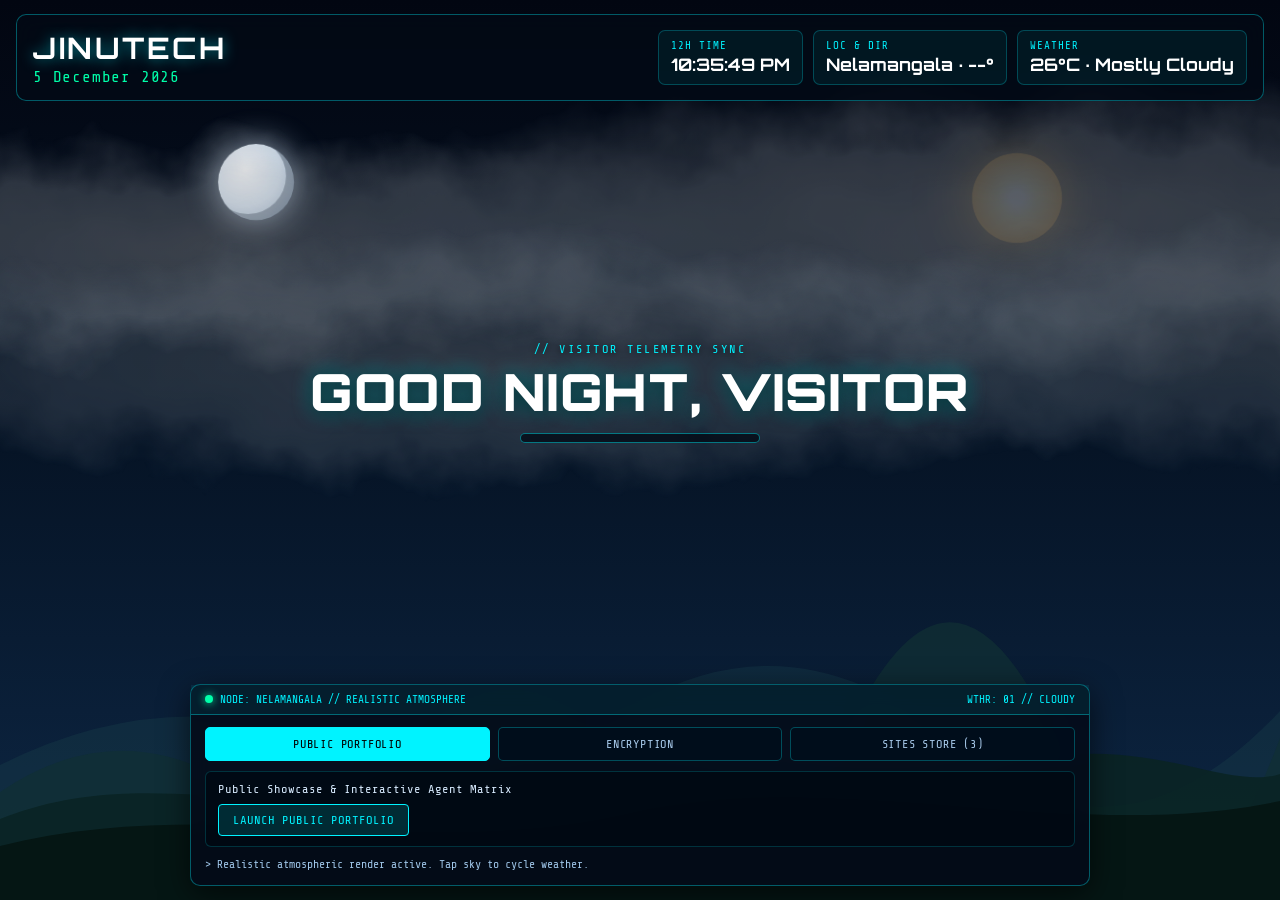
==== index.html @ fdea7bff "Update index.html" ====
<!DOCTYPE html>
<html lang="en">
<head>
    <meta charset="UTF-8">
    <meta name="viewport" content="width=device-width, initial-scale=1.0">
    <title>JINUTECH | Dynamic Cyber-Physical Engine v2.3</title>
    <link href="https://fonts.googleapis.com/css2?family=Orbitron:wght@600;800;900&family=Share+Tech+Mono&display=swap" rel="stylesheet">
    <style>
        :root {
            --neon-cyan: #00f3ff;
            --neon-green: #00ffaa;
            --neon-red: #ff0044;
            --panel-bg: rgba(4, 11, 24, 0.88);
            --border-glow: rgba(0, 243, 255, 0.35);
            --font-hud: 'Share Tech Mono', monospace;
            --font-title: 'Orbitron', sans-serif;
        }

        * {
            margin: 0;
            padding: 0;
            box-sizing: border-box;
            user-select: none;
        }

        body, html {
            width: 100%;
            height: 100vh;
            height: 100dvh;
            overflow: hidden;
            background-color: #02050b;
            font-family: var(--font-hud);
            color: #d8ecff;
        }

        /* --- PROCEDURAL HIGH-FIDELITY ATMOSPHERE --- */
        .sky-viewport {
            position: fixed;
            inset: 0;
            z-index: 1;
            background: linear-gradient(180deg, #104882 0%, #2f7ec9 45%, #76b5eb 85%, #b4d8f7 100%);
            transition: background 1.5s ease;
        }

        body.sky-evening .sky-viewport {
            background: linear-gradient(180deg, #161033 0%, #4a214d 38%, #a04351 70%, #f08953 100%);
        }

        body.sky-night .sky-viewport {
            background: linear-gradient(180deg, #020611 0%, #061426 50%, #0d2745 100%);
        }

        body.weather-rain .sky-viewport {
            filter: brightness(0.68) saturate(0.65);
        }

        /* Celestial Bodies (Solar & Lunar) */
        .celestial-sun, .celestial-moon {
            position: fixed;
            border-radius: 50%;
            z-index: 2;
            pointer-events: none;
            will-change: transform;
        }

        .celestial-sun {
            width: 90px;
            height: 90px;
            top: 17%;
            right: 17%;
            background: radial-gradient(circle, #ffffff 10%, #fff1a8 30%, #ffaa22 75%, rgba(255,160,0,0) 100%);
            box-shadow: 0 0 45px rgba(255, 175, 40, 0.8), 0 0 95px rgba(255, 150, 0, 0.4);
            animation: sunPulse 6s ease-in-out infinite alternate;
        }

        .celestial-moon {
            width: 76px;
            height: 76px;
            top: 16%;
            left: 17%;
            background: radial-gradient(circle at 35% 35%, #ffffff 0%, #d8e5f2 50%, #90a8c0 100%);
            box-shadow: 0 0 35px rgba(215, 235, 255, 0.7), inset -8px -6px 0 rgba(15, 30, 50, 0.35);
            opacity: 0;
            animation: sunPulse 7s ease-in-out infinite alternate;
        }

        body.sky-night .celestial-sun, body.sky-evening .celestial-sun { opacity: 0.2; }
        body.sky-night .celestial-moon, body.sky-evening .celestial-moon { opacity: 0.95; }

        @keyframes sunPulse {
            0% { transform: scale(1) translate3d(0, 0, 0); }
            100% { transform: scale(1.04) translate3d(8px, -6px, 0); }
        }

        /* --- REALISTIC PROCEDURAL CLOUD SCENE (SVG Fractal Filter) --- */
        .cloud-stage {
            position: fixed;
            inset: 0;
            z-index: 3;
            pointer-events: none;
            overflow: hidden;
        }

        .cloud-mass {
            position: absolute;
            width: 220vw;
            height: 48vh;
            top: 6%;
            left: -30vw;
            filter: url(#realistic-clouds) blur(1px);
            opacity: 0.82;
            will-change: transform;
            animation: cloudDriftSlow 75s linear infinite;
        }

        .cloud-mass.layer-foreground {
            top: 14%;
            opacity: 0.65;
            animation: cloudDriftFast 45s linear infinite;
            filter: url(#realistic-clouds) blur(2px);
        }

        body.sky-evening .cloud-mass {
            mix-blend-mode: overlay;
            opacity: 0.9;
        }

        body.sky-night .cloud-mass {
            opacity: 0.35;
            filter: url(#realistic-clouds) brightness(0.4);
        }

        body.weather-rain .cloud-mass {
            opacity: 0.95;
            filter: url(#realistic-clouds) brightness(0.5);
        }

        @keyframes cloudDriftSlow {
            0% { transform: translate3d(0, 0, 0); }
            100% { transform: translate3d(-40vw, 0, 0); }
        }

        @keyframes cloudDriftFast {
            0% { transform: translate3d(-30vw, 0, 0); }
            100% { transform: translate3d(15vw, 0, 0); }
        }

        /* Realistic Rain Streaks */
        .rain-matrix {
            position: fixed;
            inset: 0;
            z-index: 4;
            pointer-events: none;
            opacity: 0;
            transition: opacity 0.5s ease;
            background-image: repeating-linear-gradient(
                105deg,
                rgba(175, 230, 255, 0.35) 0px,
                rgba(175, 230, 255, 0.35) 1.5px,
                transparent 1.5px,
                transparent 22px
            );
            animation: rainPour 0.4s linear infinite;
        }

        body.weather-rain .rain-matrix { opacity: 1; }

        @keyframes rainPour {
            0% { transform: translate3d(0, -22px, 0); }
            100% { transform: translate3d(-8px, 22px, 0); }
        }

        /* --- DEEP REALISTIC LAYERED MOUNTAINS (4 PARALLAX RIDGES) --- */
        .mountain-range {
            position: fixed;
            left: 0;
            right: 0;
            bottom: 0;
            width: 100%;
            height: 38vh;
            z-index: 5;
            pointer-events: none;
            display: block;
        }

        /* --- HUD UI PLATFORM --- */
        .hud-layout {
            position: relative;
            width: 100%;
            height: 100%;
            display: flex;
            flex-direction: column;
            justify-content: space-between;
            padding: 14px 16px;
            z-index: 20;
            gap: 10px;
        }

        .hud-header {
            display: flex;
            flex-wrap: wrap;
            justify-content: space-between;
            align-items: center;
            gap: 12px;
            padding: 14px 16px;
            background: rgba(3, 10, 22, 0.85);
            border: 1px solid var(--border-glow);
            border-radius: 10px;
            backdrop-filter: blur(10px);
            -webkit-backdrop-filter: blur(10px);
        }

        .brand-node h1 {
            font-family: var(--font-title);
            font-size: clamp(1.3rem, 4vw, 1.85rem);
            letter-spacing: 2.5px;
            color: #ffffff;
            text-shadow: 0 0 14px rgba(0, 243, 255, 0.55);
        }

        .brand-node span {
            display: block;
            color: var(--neon-green);
            font-size: clamp(0.85rem, 2.3vw, 1rem);
            letter-spacing: 0.8px;
            margin-top: 2px;
        }

        .telemetry-cluster {
            display: flex;
            flex-wrap: wrap;
            gap: 10px;
            flex: 1;
            justify-content: flex-end;
        }

        .telemetry-item {
            background: rgba(0, 243, 255, 0.06);
            border: 1px solid rgba(0, 243, 255, 0.24);
            padding: 8px 12px;
            border-radius: 7px;
            min-width: 130px;
        }

        .telemetry-item span {
            display: block;
            font-size: 0.68rem;
            color: var(--neon-cyan);
            letter-spacing: 1px;
        }

        .telemetry-item b {
            display: block;
            color: #ffffff;
            font-size: clamp(0.9rem, 2.4vw, 1.08rem);
            font-family: var(--font-title);
            margin-top: 2px;
        }

        /* Center Greeting + Sweep Animation Bar */
        .center-announcer {
            text-align: center;
            padding: 4px 10px;
            pointer-events: none;
        }

        .greeting-sub {
            font-size: 0.75rem;
            letter-spacing: 2.5px;
            color: var(--neon-cyan);
            margin-bottom: 6px;
            text-transform: uppercase;
            text-shadow: 0 1px 6px rgba(0, 0, 0, 0.8);
        }

        .greeting-main {
            font-family: var(--font-title);
            font-size: clamp(1.6rem, 5.2vw, 3.2rem);
            font-weight: 900;
            color: #ffffff;
            text-shadow: 0 2px 18px rgba(0, 0, 0, 0.85), 0 0 20px rgba(0, 243, 255, 0.65);
            letter-spacing: 1.5px;
            line-height: 1.15;
        }

        .vis-anim-wrap {
            width: min(240px, 65vw);
            height: 10px;
            margin: 12px auto 0;
            border-radius: 999px;
            background: rgba(2, 10, 20, 0.75);
            border: 1px solid rgba(0, 243, 255, 0.45);
            overflow: hidden;
            position: relative;
        }

        .vis-anim-sweep {
            position: absolute;
            top: 0;
            left: -35%;
            width: 35%;
            height: 100%;
            background: linear-gradient(90deg, transparent, var(--neon-cyan), var(--neon-green), transparent);
            animation: sweepBar 2.1s ease-in-out infinite;
            will-change: transform;
        }

        @keyframes sweepBar {
            0% { transform: translateX(0); }
            100% { transform: translateX(385%); }
        }

        /* Command Deck */
        .command-deck {
            width: min(96vw, 900px);
            margin: 0 auto;
            background: var(--panel-bg);
            border: 1px solid var(--border-glow);
            border-radius: 10px;
            backdrop-filter: blur(10px);
            -webkit-backdrop-filter: blur(10px);
            box-shadow: 0 8px 30px rgba(0, 0, 0, 0.6);
        }

        .deck-bar {
            display: flex;
            flex-wrap: wrap;
            justify-content: space-between;
            align-items: center;
            gap: 8px;
            padding: 8px 14px;
            background: rgba(0, 243, 255, 0.08);
            border-bottom: 1px solid var(--border-glow);
            font-size: 0.7rem;
            color: var(--neon-cyan);
        }

        .deck-status {
            display: flex;
            align-items: center;
            gap: 7px;
        }

        .status-dot {
            width: 8px;
            height: 8px;
            border-radius: 50%;
            background: var(--neon-green);
            box-shadow: 0 0 8px var(--neon-green);
        }

        .deck-body {
            padding: 12px 14px;
            display: flex;
            flex-direction: column;
            gap: 10px;
        }

        .mode-switch-row {
            display: grid;
            grid-template-columns: repeat(3, 1fr);
            gap: 8px;
        }

        .mode-tab {
            background: rgba(0, 14, 28, 0.8);
            border: 1px solid rgba(0, 243, 255, 0.28);
            color: #a6c9ea;
            padding: 9px 8px;
            font-family: var(--font-hud);
            font-size: 0.75rem;
            letter-spacing: 0.8px;
            cursor: pointer;
            border-radius: 5px;
            transition: background 0.2s, color 0.2s;
        }

        .mode-tab.active, .mode-tab:hover {
            background: var(--neon-cyan);
            color: #000;
            border-color: var(--neon-cyan);
        }

        .mode-panel {
            display: none;
            background: rgba(0, 8, 18, 0.75);
            border: 1px solid rgba(0, 243, 255, 0.18);
            border-radius: 6px;
            padding: 10px 12px;
        }

        .mode-panel.active { display: block; }

        .store-grid {
            display: grid;
            grid-template-columns: repeat(auto-fit, minmax(150px, 1fr));
            gap: 8px;
            margin-top: 8px;
        }

        .store-item-btn {
            background: rgba(0, 243, 255, 0.08);
            border: 1px solid rgba(0, 243, 255, 0.32);
            color: #fff;
            padding: 8px 10px;
            border-radius: 5px;
            font-family: var(--font-hud);
            font-size: 0.74rem;
            cursor: pointer;
            text-align: left;
        }

        .store-item-btn small {
            display: block;
            color: var(--neon-cyan);
            font-size: 0.64rem;
            margin-top: 2px;
        }

        .deck-btn {
            background: rgba(0, 243, 255, 0.14);
            border: 1px solid var(--neon-cyan);
            color: var(--neon-cyan);
            padding: 8px 14px;
            font-family: var(--font-hud);
            font-size: 0.76rem;
            cursor: pointer;
            border-radius: 4px;
            margin-top: 8px;
        }

        .deck-btn:hover {
            background: var(--neon-cyan);
            color: #000;
        }

        .deck-feed {
            max-height: 44px;
            font-size: 0.72rem;
            line-height: 1.4;
            color: #9ec5e8;
            overflow-y: auto;
        }

        /* Auth Gate Modal */
        #auth-modal {
            position: fixed;
            inset: 0;
            background: rgba(0, 5, 12, 0.88);
            display: none;
            justify-content: center;
            align-items: center;
            z-index: 100;
            padding: 16px;
        }

        .auth-card {
            width: min(92vw, 370px);
            background: var(--panel-bg);
            border: 1px solid var(--neon-cyan);
            border-radius: 8px;
            padding: 20px;
            text-align: center;
        }

        .auth-card input {
            width: 100%;
            background: rgba(0, 0, 0, 0.65);
            border: 1px solid var(--border-glow);
            padding: 10px;
            text-align: center;
            font-family: var(--font-hud);
            font-size: 1rem;
            color: var(--neon-cyan);
            margin: 12px 0;
            letter-spacing: 3px;
            outline: none;
            border-radius: 4px;
        }
    </style>
</head>
<body class="sky-day weather-cloudy">

    <!-- Atmospheric Sky Layer -->
    <div class="sky-viewport" id="sky-viewport"></div>
    <div class="celestial-sun"></div>
    <div class="celestial-moon"></div>

    <!-- GPU-Accelerated Fractal Cloud Stage -->
    <div class="cloud-stage">
        <!-- SVG Filter Definition: Pre-baked turbulence rendered directly by GPU compositor -->
        <svg style="position: absolute; width: 0; height: 0;">
            <filter id="realistic-clouds" x="0%" y="0%" width="100%" height="100%">
                <feTurbulence type="fractalNoise" baseFrequency="0.012" numOctaves="4" seed="42" result="noise" />
                <feDisplacementMap in="SourceGraphic" in2="noise" scale="65" xChannelSelector="R" yChannelSelector="G" />
            </filter>
        </svg>

        <!-- Dynamic Cloud Masses with soft radial gradients deformed by the fractal filter -->
        <svg class="cloud-mass" viewBox="0 0 1200 400" preserveAspectRatio="none">
            <defs>
                <radialGradient id="cloudGrad1" cx="50%" cy="50%" r="50%">
                    <stop offset="0%" stop-color="#ffffff" stop-opacity="0.95"/>
                    <stop offset="55%" stop-color="#eaf3fc" stop-opacity="0.8"/>
                    <stop offset="100%" stop-color="#cfdfee" stop-opacity="0"/>
                </radialGradient>
            </defs>
            <ellipse cx="250" cy="180" rx="240" ry="110" fill="url(#cloudGrad1)"/>
            <ellipse cx="600" cy="160" rx="320" ry="140" fill="url(#cloudGrad1)"/>
            <ellipse cx="980" cy="190" rx="260" ry="120" fill="url(#cloudGrad1)"/>
        </svg>

        <svg class="cloud-mass layer-foreground" viewBox="0 0 1200 400" preserveAspectRatio="none">
            <defs>
                <radialGradient id="cloudGrad2" cx="50%" cy="50%" r="50%">
                    <stop offset="0%" stop-color="#ffffff" stop-opacity="0.75"/>
                    <stop offset="65%" stop-color="#dfeefa" stop-opacity="0.55"/>
                    <stop offset="100%" stop-color="#bed6ec" stop-opacity="0"/>
                </radialGradient>
            </defs>
            <ellipse cx="380" cy="220" rx="310" ry="120" fill="url(#cloudGrad2)"/>
            <ellipse cx="820" cy="200" rx="340" ry="130" fill="url(#cloudGrad2)"/>
        </svg>
    </div>

    <!-- Rain Matrix -->
    <div class="rain-matrix"></div>

    <!-- 4-Layer High-Fidelity Ridge Mountains -->
    <svg class="mountain-range" viewBox="0 0 1440 380" preserveAspectRatio="none">
        <!-- Far Distance Silhouette -->
        <path d="M0,230 Q180,140 360,200 T720,160 T1080,210 T1440,170 L1440,380 L0,380 Z" 
              fill="#183a48" opacity="0.45" />
        
        <!-- Mid-Distance Ridge with Jagged Terrain Peaks -->
        <path d="M0,260 Q120,180 240,240 T480,190 T720,250 T960,180 T1200,230 T1440,200 L1440,380 L0,380 Z" 
              fill="#102f35" opacity="0.75" />
        
        <!-- Fore-Middle Dramatic Hills -->
        <path d="M0,290 C180,220 320,310 520,240 C720,180 920,290 1140,230 C1280,190 1380,260 1440,240 L1440,380 L0,380 Z" 
              fill="#0b2424" opacity="0.9" />
        
        <!-- Crisp Foreground Mountain Base with Ambient Shadow -->
        <path d="M0,320 C240,260 480,340 720,280 C960,230 1200,320 1440,270 L1440,380 L0,380 Z" 
              fill="#051614" />
    </svg>

    <!-- Main Live HUD Display -->
    <div class="hud-layout">
        <header class="hud-header">
            <div class="brand-node">
                <h1>JINUTECH</h1>
                <span id="date-full-display">19 November 2026</span>
            </div>

            <div class="telemetry-cluster">
                <div class="telemetry-item">
                    <span>12H TIME</span>
                    <b id="time-12h-display">11:37:00 AM</b>
                </div>
                <div class="telemetry-item">
                    <span>LOC &amp; DIR</span>
                    <b id="loc-dir-display">Nelamangala · --°</b>
                </div>
                <div class="telemetry-item">
                    <span>WEATHER</span>
                    <b id="weather-display">26°C · Mostly Cloudy</b>
                </div>
            </div>
        </header>

        <div class="center-announcer">
            <div class="greeting-sub">// VISITOR TELEMETRY SYNC</div>
            <h2 class="greeting-main" id="greeting-main">GOOD MORNING, VISITOR</h2>
            <div class="vis-anim-wrap" aria-hidden="true">
                <div class="vis-anim-sweep"></div>
            </div>
        </div>

        <footer class="command-deck">
            <div class="deck-bar">
                <div class="deck-status">
                    <div class="status-dot"></div>
                    <span id="status-bar-text">NODE: NELAMANGALA // REALISTIC ATMOSPHERE</span>
                </div>
                <span id="weather-code">WTHR: 01 // CLOUDY</span>
            </div>

            <div class="deck-body">
                <div class="mode-switch-row">
                    <button class="mode-tab active" id="tab-portfolio" onclick="switchMode('portfolio', this)">PUBLIC PORTFOLIO</button>
                    <button class="mode-tab" id="tab-encryption" onclick="switchMode('encryption', this)">ENCRYPTION</button>
                    <button class="mode-tab" id="tab-store" onclick="switchMode('store', this)">SITES STORE (3)</button>
                </div>

                <div class="mode-panel active" id="panel-portfolio">
                    <div style="font-size: 0.76rem;">Public Showcase &amp; Interactive Agent Matrix</div>
                    <button class="deck-btn" onclick="openPortfolio()">LAUNCH PUBLIC PORTFOLIO</button>
                </div>

                <div class="mode-panel" id="panel-encryption">
                    <div style="font-size: 0.76rem;">Private Encrypted Hub (Firebase Auth Gate)</div>
                    <button class="deck-btn" onclick="openAuth()">UNLOCK ENCRYPTED HUB</button>
                </div>

                <div class="mode-panel" id="panel-store">
                    <div style="font-size: 0.76rem; color: var(--neon-cyan);">Select one of 3 Sites Store destinations:</div>
                    <div class="store-grid">
                        <button class="store-item-btn" onclick="launchStoreSite('portfolio.html', 'Site 01: Portfolio')">
                            01 · PORTFOLIO SITE
                            <small>Public showcase &amp; builds</small>
                        </button>
                        <button class="store-item-btn" onclick="launchStoreSite('https://jayakumar-2004.github.io/Sentinel-Web-Command/', 'Site 02: Raksha-Suraksha')">
                            02 · RAKSHA-SURAKSHA WEB
                            <small>Security command terminal</small>
                        </button>
                        <button class="store-item-btn" onclick="openAuth()">
                            03 · ENCRYPTED CONTROL SITE
                            <small>Protected operator hub</small>
                        </button>
                    </div>
                </div>

                <div class="deck-feed" id="deck-feed">
                    <div>&gt; Realistic atmospheric render active. Tap sky to cycle weather.</div>
                </div>
            </div>
        </footer>
    </div>

    <!-- Encrypted Gate Modal -->
    <div id="auth-modal">
        <div class="auth-card">
            <h3>ENCRYPTED HUB LOCK</h3>
            <p style="font-size: 0.74rem; color: #9ec5e8;">ENTER MASTER PASSPHRASE</p>
            <input type="password" id="gate-pass" placeholder="••••••••" maxlength="32">
            <div style="display: flex; gap: 10px;">
                <button class="deck-btn" style="flex: 1; margin-top: 0;" onclick="closeAuth()">CANCEL</button>
                <button class="deck-btn" style="flex: 1; margin-top: 0; border-color: var(--neon-green); color: var(--neon-green);" onclick="validatePass()">UNLOCK</button>
            </div>
            <div id="auth-error" style="color: var(--neon-red); font-size: 0.74rem; margin-top: 10px; display: none;">[ ACCESS DENIED ]</div>
        </div>
    </div>

    <script>
        let weatherState = 1; // 0: Clear, 1: Cloudy, 2: Rain
        let currentHeading = null;
        let currentLocLabel = "Nelamangala";

        function applySkyAndWeatherClasses() {
            const h = new Date().getHours();
            document.body.classList.remove("sky-day", "sky-evening", "sky-night", "weather-clear", "weather-cloudy", "weather-rain");

            if (h >= 5 && h < 17) {
                document.body.classList.add("sky-day");
            } else if (h >= 17 && h < 20) {
                document.body.classList.add("sky-evening");
            } else {
                document.body.classList.add("sky-night");
            }

            if (weatherState === 0) document.body.classList.add("weather-clear");
            else if (weatherState === 1) document.body.classList.add("weather-cloudy");
            else document.body.classList.add("weather-rain");
        }

        function headingToCardinal(deg) {
            if (typeof deg !== "number" || Number.isNaN(deg)) return "--°";
            const dirs = ["N", "NE", "E", "SE", "S", "SW", "W", "NW"];
            const idx = Math.round(((deg % 360) + 360) % 360 / 45) % 8;
            return `${Math.round(deg)}° ${dirs[idx]}`;
        }

        function updateLocDirText() {
            document.getElementById("loc-dir-display").innerText = `${currentLocLabel} · ${headingToCardinal(currentHeading)}`;
        }

        function updateClockAndGreeting() {
            const now = new Date();
            const h = now.getHours();

            document.getElementById("date-full-display").innerText = now.toLocaleDateString("en-GB", {
                day: "numeric",
                month: "long",
                year: "numeric"
            });

            document.getElementById("time-12h-display").innerText = now.toLocaleTimeString("en-US", {
                hour: "2-digit",
                minute: "2-digit",
                second: "2-digit",
                hour12: true
            });

            let greet = "GOOD MORNING, VISITOR";
            if (h >= 12 && h < 17) greet = "GOOD AFTERNOON, VISITOR";
            else if (h >= 17 && h < 21) greet = "GOOD EVENING, VISITOR";
            else if (h >= 21 || h < 5) greet = "GOOD NIGHT, VISITOR";

            document.getElementById("greeting-main").innerText = greet;
            applySkyAndWeatherClasses();
            updateLocDirText();
        }

        updateClockAndGreeting();
        setInterval(updateClockAndGreeting, 1000);

        const feed = document.getElementById("deck-feed");
        function addLog(msg) {
            const row = document.createElement("div");
            row.innerHTML = `&gt; ${msg}`;
            feed.appendChild(row);
            if (feed.children.length > 3) feed.removeChild(feed.firstChild);
            feed.scrollTop = feed.scrollHeight;
        }

        window.addEventListener("deviceorientationabsolute", (e) => {
            if (typeof e.alpha === "number") {
                currentHeading = (360 - e.alpha) % 360;
                updateLocDirText();
            }
        }, true);

        window.addEventListener("deviceorientation", (e) => {
            if (currentHeading === null && typeof e.webkitCompassHeading === "number") {
                currentHeading = e.webkitCompassHeading;
                updateLocDirText();
            }
        }, true);

        async function fetchDeviceWeather(lat, lon) {
            try {
                const res = await fetch(`https://api.open-meteo.com/v1/forecast?latitude=${lat}&longitude=${lon}&current=temperature_2m,weather_code`);
                if (res.ok) {
                    const data = await res.json();
                    const temp = Math.round(data.current.temperature_2m);
                    const code = data.current.weather_code;
                    let cond = "Clear";
                    if (code >= 51) { cond = "Rain"; weatherState = 2; }
                    else if (code >= 1) { cond = "Mostly Cloudy"; weatherState = 1; }
                    else { weatherState = 0; }
                    document.getElementById("weather-display").innerText = `${temp}°C · ${cond}`;
                    document.getElementById("weather-code").innerText = `WTHR: 0${weatherState} // ${cond.toUpperCase()}`;
                    applySkyAndWeatherClasses();
                }
            } catch (err) {
                addLog("Live Nelamangala weather active: 26°C · Mostly Cloudy.");
            }
        }

        if (navigator.geolocation) {
            navigator.geolocation.getCurrentPosition(
                (pos) => {
                    const lat = pos.coords.latitude.toFixed(2);
                    const lon = pos.coords.longitude.toFixed(2);
                    currentLocLabel = `${lat}°N, ${lon}°E`;
                    if (typeof pos.coords.heading === "number" && !Number.isNaN(pos.coords.heading)) {
                        currentHeading = pos.coords.heading;
                    }
                    updateLocDirText();
                    addLog(`GPS lock established: ${currentLocLabel}`);
                    fetchDeviceWeather(pos.coords.latitude, pos.coords.longitude);
                },
                () => {
                    currentLocLabel = "Nelamangala";
                    updateLocDirText();
                },
                { timeout: 6000 }
            );
        }

        document.getElementById("sky-viewport").addEventListener("click", () => {
            weatherState = (weatherState + 1) % 3;
            const names = ["CLEAR", "CLOUDY", "RAIN"];
            document.getElementById("weather-code").innerText = `WTHR: 0${weatherState} // ${names[weatherState]}`;
            applySkyAndWeatherClasses();
            addLog(`Atmosphere state shifted to ${names[weatherState]}.`);
        });

        function switchMode(mode, tabEl) {
            document.querySelectorAll(".mode-tab").forEach(t => t.classList.remove("active"));
            document.querySelectorAll(".mode-panel").forEach(p => p.classList.remove("active"));
            if (tabEl) tabEl.classList.add("active");
            const panel = document.getElementById(`panel-${mode}`);
            if (panel) panel.classList.add("active");
        }

        function openPortfolio() {
            window.location.href = "portfolio.html";
        }

        function launchStoreSite(url, label) {
            addLog(`Opening ${label}...`);
            if (url.startsWith("http")) {
                window.open(url, "_blank", "noopener,noreferrer");
            } else {
                window.location.href = url;
            }
        }

        function openAuth() {
            document.getElementById("auth-modal").style.display = "flex";
            document.getElementById("gate-pass").focus();
        }

        function closeAuth() {
            document.getElementById("auth-modal").style.display = "none";
            document.getElementById("auth-error").style.display = "none";
        }

        function validatePass() {
            const pass = document.getElementById("gate-pass").value;
            if (pass === "Jinufolio@2026" || pass === "2026") {
                addLog('<span style="color:#00ffaa;">CLEARANCE CONFIRMED. OPENING ENCRYPTED HUB...</span>');
                setTimeout(() => {
                    window.location.href = "dashboard.html";
                }, 500);
            } else {
                document.getElementById("auth-error").style.display = "block";
            }
        }
    </script>
</body>
</html>
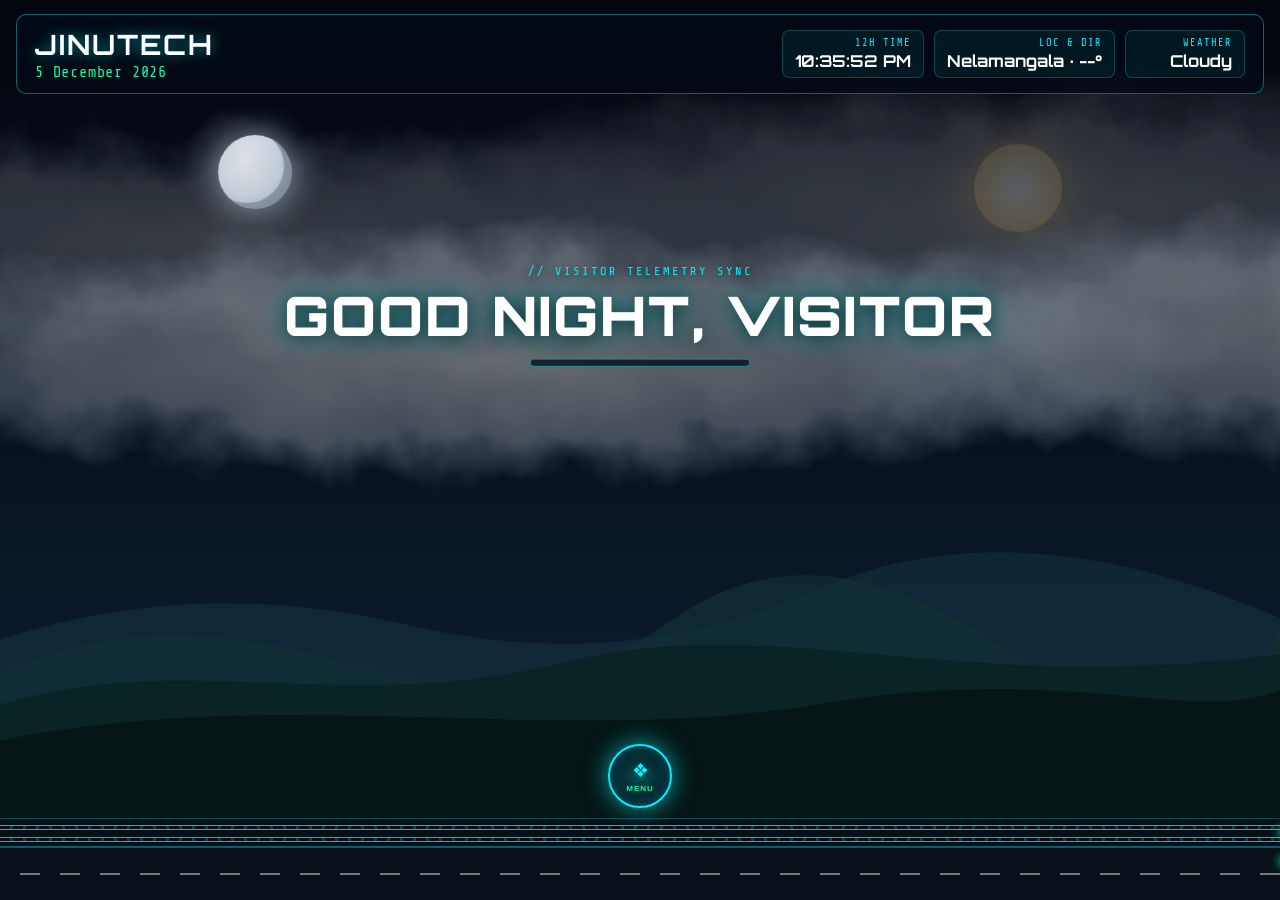
==== commit 2bf2fe52: "Update index.html" ====
--- a/index.html
+++ b/index.html
@@ -3,15 +3,15 @@
 <head>
     <meta charset="UTF-8">
     <meta name="viewport" content="width=device-width, initial-scale=1.0">
-    <title>JINUTECH | Dynamic Cyber-Physical Engine v2.3</title>
+    <title>JINUTECH | Cyber-Physical Environment Engine v2.5</title>
     <link href="https://fonts.googleapis.com/css2?family=Orbitron:wght@600;800;900&family=Share+Tech+Mono&display=swap" rel="stylesheet">
     <style>
         :root {
             --neon-cyan: #00f3ff;
             --neon-green: #00ffaa;
             --neon-red: #ff0044;
-            --panel-bg: rgba(4, 11, 24, 0.88);
-            --border-glow: rgba(0, 243, 255, 0.35);
+            --panel-bg: rgba(4, 11, 24, 0.92);
+            --border-glow: rgba(0, 243, 255, 0.4);
             --font-hud: 'Share Tech Mono', monospace;
             --font-title: 'Orbitron', sans-serif;
         }
@@ -33,13 +33,13 @@
             color: #d8ecff;
         }
 
-        /* --- PROCEDURAL HIGH-FIDELITY ATMOSPHERE --- */
+        /* --- SKY VIEWPORT --- */
         .sky-viewport {
             position: fixed;
             inset: 0;
             z-index: 1;
-            background: linear-gradient(180deg, #104882 0%, #2f7ec9 45%, #76b5eb 85%, #b4d8f7 100%);
-            transition: background 1.5s ease;
+            background: linear-gradient(180deg, #104882 0%, #2f7ec9 45%, #76b5eb 80%, #b8dbf9 100%);
+            transition: background 1.5s ease, filter 0.6s ease;
         }
 
         body.sky-evening .sky-viewport {
@@ -50,11 +50,10 @@
             background: linear-gradient(180deg, #020611 0%, #061426 50%, #0d2745 100%);
         }
 
-        body.weather-rain .sky-viewport {
-            filter: brightness(0.68) saturate(0.65);
-        }
-
-        /* Celestial Bodies (Solar & Lunar) */
+        body.weather-cloudy .sky-viewport { filter: saturate(0.8) brightness(0.92); }
+        body.weather-rain .sky-viewport { filter: brightness(0.68) saturate(0.65); }
+
+        /* Celestial Bodies */
         .celestial-sun, .celestial-moon {
             position: fixed;
             border-radius: 50%;
@@ -64,9 +63,9 @@
         }
 
         .celestial-sun {
-            width: 90px;
-            height: 90px;
-            top: 17%;
+            width: 88px;
+            height: 88px;
+            top: 16%;
             right: 17%;
             background: radial-gradient(circle, #ffffff 10%, #fff1a8 30%, #ffaa22 75%, rgba(255,160,0,0) 100%);
             box-shadow: 0 0 45px rgba(255, 175, 40, 0.8), 0 0 95px rgba(255, 150, 0, 0.4);
@@ -74,9 +73,9 @@
         }
 
         .celestial-moon {
-            width: 76px;
-            height: 76px;
-            top: 16%;
+            width: 74px;
+            height: 74px;
+            top: 15%;
             left: 17%;
             background: radial-gradient(circle at 35% 35%, #ffffff 0%, #d8e5f2 50%, #90a8c0 100%);
             box-shadow: 0 0 35px rgba(215, 235, 255, 0.7), inset -8px -6px 0 rgba(15, 30, 50, 0.35);
@@ -92,7 +91,7 @@
             100% { transform: scale(1.04) translate3d(8px, -6px, 0); }
         }
 
-        /* --- REALISTIC PROCEDURAL CLOUD SCENE (SVG Fractal Filter) --- */
+        /* Cloud Cover */
         .cloud-stage {
             position: fixed;
             inset: 0;
@@ -105,115 +104,264 @@
             position: absolute;
             width: 220vw;
             height: 48vh;
-            top: 6%;
+            top: 5%;
             left: -30vw;
             filter: url(#realistic-clouds) blur(1px);
-            opacity: 0.82;
-            will-change: transform;
+            opacity: 0.4;
+            transition: opacity 0.6s ease;
             animation: cloudDriftSlow 75s linear infinite;
         }
 
         .cloud-mass.layer-foreground {
-            top: 14%;
-            opacity: 0.65;
+            top: 13%;
+            opacity: 0.25;
             animation: cloudDriftFast 45s linear infinite;
             filter: url(#realistic-clouds) blur(2px);
         }
 
-        body.sky-evening .cloud-mass {
-            mix-blend-mode: overlay;
-            opacity: 0.9;
-        }
-
-        body.sky-night .cloud-mass {
-            opacity: 0.35;
-            filter: url(#realistic-clouds) brightness(0.4);
-        }
-
-        body.weather-rain .cloud-mass {
-            opacity: 0.95;
-            filter: url(#realistic-clouds) brightness(0.5);
-        }
-
-        @keyframes cloudDriftSlow {
-            0% { transform: translate3d(0, 0, 0); }
-            100% { transform: translate3d(-40vw, 0, 0); }
-        }
-
-        @keyframes cloudDriftFast {
-            0% { transform: translate3d(-30vw, 0, 0); }
-            100% { transform: translate3d(15vw, 0, 0); }
-        }
-
-        /* Realistic Rain Streaks */
+        body.weather-cloudy .cloud-mass { opacity: 0.9; }
+        body.weather-cloudy .cloud-mass.layer-foreground { opacity: 0.75; }
+        body.sky-night .cloud-mass { opacity: 0.3; filter: url(#realistic-clouds) brightness(0.45); }
+        body.weather-rain .cloud-mass { opacity: 0.96; filter: url(#realistic-clouds) brightness(0.48); }
+
+        @keyframes cloudDriftSlow { 0% { transform: translate3d(0, 0, 0); } 100% { transform: translate3d(-40vw, 0, 0); } }
+        @keyframes cloudDriftFast { 0% { transform: translate3d(-30vw, 0, 0); } 100% { transform: translate3d(15vw, 0, 0); } }
+
+        /* Rain Starting Below Clouds */
         .rain-matrix {
             position: fixed;
-            inset: 0;
+            top: 14%;
+            left: 0;
+            right: 0;
+            bottom: 0;
             z-index: 4;
             pointer-events: none;
             opacity: 0;
-            transition: opacity 0.5s ease;
+            transition: opacity 0.4s ease;
+            -webkit-mask-image: linear-gradient(to bottom, transparent 0%, black 14%, black 100%);
+            mask-image: linear-gradient(to bottom, transparent 0%, black 14%, black 100%);
             background-image: repeating-linear-gradient(
-                105deg,
-                rgba(175, 230, 255, 0.35) 0px,
-                rgba(175, 230, 255, 0.35) 1.5px,
+                104deg,
+                rgba(175, 230, 255, 0.36) 0px,
+                rgba(175, 230, 255, 0.36) 1.5px,
                 transparent 1.5px,
                 transparent 22px
             );
-            animation: rainPour 0.4s linear infinite;
-        }
-
+            animation: rainPour 0.42s linear infinite;
+        }
         body.weather-rain .rain-matrix { opacity: 1; }
-
-        @keyframes rainPour {
-            0% { transform: translate3d(0, -22px, 0); }
-            100% { transform: translate3d(-8px, 22px, 0); }
-        }
-
-        /* --- DEEP REALISTIC LAYERED MOUNTAINS (4 PARALLAX RIDGES) --- */
-        .mountain-range {
+        @keyframes rainPour { 0% { transform: translate3d(0, -22px, 0); } 100% { transform: translate3d(-6px, 22px, 0); } }
+
+        /* --- MOUNTAIN RIDGES --- */
+        .mountain-container {
+            position: fixed;
+            left: 0;
+            right: 0;
+            bottom: 66px;
+            width: 100%;
+            height: 36vh;
+            z-index: 5;
+            pointer-events: none;
+        }
+
+        .mountain-svg {
+            width: 100%;
+            height: 100%;
+            display: block;
+        }
+
+        /* --- TWO-WAY TRAIN TRACKS & TWO-LANE ROAD --- */
+        .transit-infrastructure {
             position: fixed;
             left: 0;
             right: 0;
             bottom: 0;
-            width: 100%;
-            height: 38vh;
-            z-index: 5;
+            height: 82px;
+            z-index: 6;
             pointer-events: none;
-            display: block;
-        }
-
-        /* --- HUD UI PLATFORM --- */
-        .hud-layout {
-            position: relative;
-            width: 100%;
+        }
+
+        .rail-corridor {
+            position: absolute;
+            top: 0;
+            left: 0;
+            width: 100%;
+            height: 28px;
+            background: #061018;
+            border-top: 1px solid rgba(0, 243, 255, 0.25);
+        }
+
+        .rail-track {
+            position: absolute;
+            left: 0;
+            width: 100%;
+            height: 5px;
+            border-top: 1px solid #6b91a6;
+            border-bottom: 1px solid #6b91a6;
+            background: repeating-linear-gradient(90deg, transparent, transparent 10px, rgba(0, 243, 255, 0.22) 10px, rgba(0, 243, 255, 0.22) 13px);
+        }
+
+        .rail-upper { top: 6px; }
+        .rail-lower { top: 18px; }
+
+        /* Train 1: Left -> Right on Upper Track */
+        .train-ltr {
+            position: absolute;
+            top: -4px;
+            left: -260px;
+            width: 220px;
+            height: 10px;
+            display: flex;
+            gap: 2px;
+            animation: trainLTR 15s linear infinite;
+        }
+
+        /* Train 2: Right -> Left on Lower Track */
+        .train-rtl {
+            position: absolute;
+            top: 8px;
+            left: 100vw;
+            width: 220px;
+            height: 10px;
+            display: flex;
+            gap: 2px;
+            animation: trainRTL 18s linear infinite 2s;
+        }
+
+        .train-car {
+            flex: 1;
             height: 100%;
+            background: linear-gradient(180deg, #00f3ff, #005588);
+            border-radius: 2px;
+            box-shadow: 0 0 8px rgba(0, 243, 255, 0.45);
+            font-size: 6px;
             display: flex;
-            flex-direction: column;
-            justify-content: space-between;
-            padding: 14px 16px;
-            z-index: 20;
-            gap: 10px;
-        }
-
+            align-items: center;
+            justify-content: center;
+            color: #000;
+            font-weight: 800;
+        }
+
+        .train-engine-right {
+            width: 30px;
+            background: #ffaa00;
+            box-shadow: 0 0 10px #ffaa00;
+            border-radius: 2px 5px 2px 2px;
+        }
+
+        .train-engine-left {
+            width: 30px;
+            background: #00ffaa;
+            box-shadow: 0 0 10px #00ffaa;
+            border-radius: 5px 2px 2px 2px;
+        }
+
+        @keyframes trainLTR {
+            0% { transform: translateX(0); }
+            100% { transform: translateX(135vw); }
+        }
+
+        @keyframes trainRTL {
+            0% { transform: translateX(0); }
+            100% { transform: translateX(-135vw); }
+        }
+
+        /* Highway Road with Upper & Lower Lanes */
+        .highway-road {
+            position: absolute;
+            bottom: 0;
+            left: 0;
+            width: 100%;
+            height: 54px;
+            background: #081119;
+            border-top: 2px solid rgba(0, 243, 255, 0.35);
+        }
+
+        .highway-divider {
+            position: absolute;
+            top: 50%;
+            width: 100%;
+            height: 2px;
+            background: repeating-linear-gradient(90deg, transparent, transparent 20px, rgba(255, 255, 255, 0.45) 20px, rgba(255, 255, 255, 0.45) 40px);
+            transform: translateY(-50%);
+        }
+
+        /* Upper lane (top half of road): Right -> Left */
+        .lane-upper {
+            position: absolute;
+            top: 4px;
+            left: 0;
+            width: 100%;
+            height: 20px;
+            overflow: hidden;
+        }
+
+        /* Lower lane (bottom half of road): Left -> Right */
+        .lane-lower {
+            position: absolute;
+            bottom: 4px;
+            left: 0;
+            width: 100%;
+            height: 20px;
+            overflow: hidden;
+        }
+
+        .vehicle-car {
+            position: absolute;
+            top: 5px;
+            width: 34px;
+            height: 9px;
+            border-radius: 3px;
+            box-shadow: 0 0 10px currentColor;
+        }
+
+        .v-upper-rtl {
+            left: 100vw;
+            background: #00ffaa;
+            color: #00ffaa;
+            animation: laneRTL 11s linear infinite;
+        }
+
+        .v-lower-ltr {
+            left: -50px;
+            background: #ff0044;
+            color: #ff0044;
+            animation: laneLTR 13s linear infinite 2s;
+        }
+
+        @keyframes laneRTL {
+            0% { transform: translateX(0); }
+            100% { transform: translateX(-130vw); }
+        }
+
+        @keyframes laneLTR {
+            0% { transform: translateX(0); }
+            100% { transform: translateX(130vw); }
+        }
+
+        /* --- HUD TELEMETRY HEADER --- */
         .hud-header {
+            position: fixed;
+            top: 14px;
+            left: 16px;
+            right: 16px;
             display: flex;
             flex-wrap: wrap;
             justify-content: space-between;
             align-items: center;
             gap: 12px;
-            padding: 14px 16px;
-            background: rgba(3, 10, 22, 0.85);
+            padding: 12px 18px;
+            background: rgba(3, 10, 22, 0.82);
             border: 1px solid var(--border-glow);
             border-radius: 10px;
-            backdrop-filter: blur(10px);
-            -webkit-backdrop-filter: blur(10px);
+            backdrop-filter: blur(8px);
+            z-index: 20;
         }
 
         .brand-node h1 {
             font-family: var(--font-title);
-            font-size: clamp(1.3rem, 4vw, 1.85rem);
-            letter-spacing: 2.5px;
+            font-size: clamp(1.2rem, 3.8vw, 1.75rem);
+            letter-spacing: 2px;
             color: #ffffff;
             text-shadow: 0 0 14px rgba(0, 243, 255, 0.55);
         }
@@ -221,7 +369,7 @@
         .brand-node span {
             display: block;
             color: var(--neon-green);
-            font-size: clamp(0.85rem, 2.3vw, 1rem);
+            font-size: clamp(0.78rem, 2vw, 0.95rem);
             letter-spacing: 0.8px;
             margin-top: 2px;
         }
@@ -230,21 +378,20 @@
             display: flex;
             flex-wrap: wrap;
             gap: 10px;
-            flex: 1;
-            justify-content: flex-end;
         }
 
         .telemetry-item {
             background: rgba(0, 243, 255, 0.06);
             border: 1px solid rgba(0, 243, 255, 0.24);
-            padding: 8px 12px;
+            padding: 6px 12px;
             border-radius: 7px;
-            min-width: 130px;
+            min-width: 120px;
+            text-align: right;
         }
 
         .telemetry-item span {
             display: block;
-            font-size: 0.68rem;
+            font-size: 0.65rem;
             color: var(--neon-cyan);
             letter-spacing: 1px;
         }
@@ -252,40 +399,46 @@
         .telemetry-item b {
             display: block;
             color: #ffffff;
-            font-size: clamp(0.9rem, 2.4vw, 1.08rem);
+            font-size: clamp(0.85rem, 2.2vw, 1.02rem);
             font-family: var(--font-title);
             margin-top: 2px;
         }
 
-        /* Center Greeting + Sweep Animation Bar */
+        /* Center Greeting & Animated Scanner */
         .center-announcer {
+            position: fixed;
+            top: 35%;
+            left: 50%;
+            transform: translate(-50%, -50%);
             text-align: center;
-            padding: 4px 10px;
+            z-index: 20;
             pointer-events: none;
+            width: 100%;
+            padding: 0 16px;
         }
 
         .greeting-sub {
             font-size: 0.75rem;
-            letter-spacing: 2.5px;
+            letter-spacing: 3px;
             color: var(--neon-cyan);
             margin-bottom: 6px;
             text-transform: uppercase;
-            text-shadow: 0 1px 6px rgba(0, 0, 0, 0.8);
+            text-shadow: 0 2px 8px rgba(0, 0, 0, 0.8);
         }
 
         .greeting-main {
             font-family: var(--font-title);
-            font-size: clamp(1.6rem, 5.2vw, 3.2rem);
+            font-size: clamp(1.8rem, 5.5vw, 3.4rem);
             font-weight: 900;
             color: #ffffff;
-            text-shadow: 0 2px 18px rgba(0, 0, 0, 0.85), 0 0 20px rgba(0, 243, 255, 0.65);
-            letter-spacing: 1.5px;
+            text-shadow: 0 2px 20px rgba(0, 0, 0, 0.9), 0 0 24px rgba(0, 243, 255, 0.7);
+            letter-spacing: 2px;
             line-height: 1.15;
         }
 
         .vis-anim-wrap {
-            width: min(240px, 65vw);
-            height: 10px;
+            width: min(220px, 60vw);
+            height: 8px;
             margin: 12px auto 0;
             border-radius: 999px;
             background: rgba(2, 10, 20, 0.75);
@@ -302,7 +455,6 @@
             height: 100%;
             background: linear-gradient(90deg, transparent, var(--neon-cyan), var(--neon-green), transparent);
             animation: sweepBar 2.1s ease-in-out infinite;
-            will-change: transform;
         }
 
         @keyframes sweepBar {
@@ -310,143 +462,151 @@
             100% { transform: translateX(385%); }
         }
 
-        /* Command Deck */
-        .command-deck {
-            width: min(96vw, 900px);
-            margin: 0 auto;
+        /* --- CIRCULAR COMMAND TRIGGER ON MOUNTAIN --- */
+        .circular-launcher {
+            position: fixed;
+            bottom: 92px;
+            left: 50%;
+            transform: translateX(-50%);
+            z-index: 30;
+            display: flex;
+            flex-direction: column;
+            align-items: center;
+        }
+
+        .core-orb-btn {
+            width: 64px;
+            height: 64px;
+            border-radius: 50%;
+            background: radial-gradient(circle, rgba(0, 243, 255, 0.28) 0%, rgba(4, 11, 24, 0.95) 75%);
+            border: 2px solid var(--neon-cyan);
+            box-shadow: 0 0 24px rgba(0, 243, 255, 0.65), inset 0 0 14px rgba(0, 243, 255, 0.4);
+            cursor: pointer;
+            display: flex;
+            flex-direction: column;
+            align-items: center;
+            justify-content: center;
+            transition: all 0.3s ease;
+        }
+
+        .core-orb-btn:hover, .core-orb-btn:active {
+            transform: scale(1.08);
+            box-shadow: 0 0 32px var(--neon-cyan), inset 0 0 22px var(--neon-green);
+            border-color: var(--neon-green);
+        }
+
+        .orb-icon {
+            font-size: 19px;
+            color: var(--neon-cyan);
+            transition: transform 0.35s ease;
+        }
+
+        .orb-tag {
+            font-size: 8px;
+            letter-spacing: 1px;
+            color: var(--neon-green);
+            margin-top: 2px;
+            font-weight: bold;
+        }
+
+        .launcher-menu {
+            position: absolute;
+            bottom: 78px;
+            width: min(92vw, 370px);
             background: var(--panel-bg);
             border: 1px solid var(--border-glow);
-            border-radius: 10px;
-            backdrop-filter: blur(10px);
-            -webkit-backdrop-filter: blur(10px);
-            box-shadow: 0 8px 30px rgba(0, 0, 0, 0.6);
-        }
-
-        .deck-bar {
-            display: flex;
-            flex-wrap: wrap;
-            justify-content: space-between;
-            align-items: center;
-            gap: 8px;
-            padding: 8px 14px;
+            border-radius: 14px;
+            padding: 15px;
+            backdrop-filter: blur(14px);
+            box-shadow: 0 10px 40px rgba(0, 0, 0, 0.8), 0 0 20px rgba(0, 243, 255, 0.3);
+            display: none;
+            flex-direction: column;
+            gap: 9px;
+            transform-origin: bottom center;
+            animation: menuPopup 0.25s ease forwards;
+        }
+
+        .launcher-menu.open { display: flex; }
+
+        @keyframes menuPopup {
+            from { opacity: 0; transform: scale(0.88) translateY(14px); }
+            to { opacity: 1; transform: scale(1) translateY(0); }
+        }
+
+        .menu-title {
+            font-size: 0.72rem;
+            letter-spacing: 2px;
+            color: var(--neon-cyan);
+            text-align: center;
+            border-bottom: 1px solid rgba(0, 243, 255, 0.2);
+            padding-bottom: 6px;
+        }
+
+        .launch-btn {
             background: rgba(0, 243, 255, 0.08);
-            border-bottom: 1px solid var(--border-glow);
-            font-size: 0.7rem;
-            color: var(--neon-cyan);
-        }
-
-        .deck-status {
+            border: 1px solid rgba(0, 243, 255, 0.3);
+            color: #ffffff;
+            padding: 11px 14px;
+            border-radius: 8px;
+            font-family: var(--font-hud);
+            font-size: 0.82rem;
+            letter-spacing: 1px;
+            cursor: pointer;
             display: flex;
             align-items: center;
-            gap: 7px;
-        }
-
-        .status-dot {
-            width: 8px;
-            height: 8px;
-            border-radius: 50%;
-            background: var(--neon-green);
-            box-shadow: 0 0 8px var(--neon-green);
-        }
-
-        .deck-body {
-            padding: 12px 14px;
-            display: flex;
-            flex-direction: column;
-            gap: 10px;
-        }
-
-        .mode-switch-row {
-            display: grid;
-            grid-template-columns: repeat(3, 1fr);
-            gap: 8px;
-        }
-
-        .mode-tab {
-            background: rgba(0, 14, 28, 0.8);
-            border: 1px solid rgba(0, 243, 255, 0.28);
-            color: #a6c9ea;
-            padding: 9px 8px;
-            font-family: var(--font-hud);
-            font-size: 0.75rem;
-            letter-spacing: 0.8px;
-            cursor: pointer;
-            border-radius: 5px;
-            transition: background 0.2s, color 0.2s;
-        }
-
-        .mode-tab.active, .mode-tab:hover {
+            justify-content: space-between;
+            transition: all 0.2s ease;
+        }
+
+        .launch-btn:hover {
             background: var(--neon-cyan);
             color: #000;
-            border-color: var(--neon-cyan);
-        }
-
-        .mode-panel {
+        }
+
+        .launch-btn.secure {
+            border-color: rgba(255, 0, 68, 0.5);
+            background: rgba(255, 0, 68, 0.08);
+        }
+
+        .launch-btn.secure:hover {
+            background: var(--neon-red);
+            color: #fff;
+        }
+
+        .store-subdrawer {
             display: none;
-            background: rgba(0, 8, 18, 0.75);
-            border: 1px solid rgba(0, 243, 255, 0.18);
+            flex-direction: column;
+            gap: 6px;
+            margin-top: 2px;
+            padding: 8px;
+            background: rgba(0, 5, 12, 0.75);
             border-radius: 6px;
-            padding: 10px 12px;
-        }
-
-        .mode-panel.active { display: block; }
-
-        .store-grid {
-            display: grid;
-            grid-template-columns: repeat(auto-fit, minmax(150px, 1fr));
-            gap: 8px;
-            margin-top: 8px;
-        }
-
-        .store-item-btn {
-            background: rgba(0, 243, 255, 0.08);
-            border: 1px solid rgba(0, 243, 255, 0.32);
-            color: #fff;
+            border: 1px dashed rgba(0, 243, 255, 0.3);
+        }
+
+        .store-subdrawer.active { display: flex; }
+
+        .sub-site-btn {
+            background: rgba(0, 243, 255, 0.1);
+            border: 1px solid rgba(0, 243, 255, 0.22);
+            color: #aae0fa;
             padding: 8px 10px;
-            border-radius: 5px;
-            font-family: var(--font-hud);
+            border-radius: 4px;
             font-size: 0.74rem;
             cursor: pointer;
             text-align: left;
         }
 
-        .store-item-btn small {
-            display: block;
-            color: var(--neon-cyan);
-            font-size: 0.64rem;
-            margin-top: 2px;
-        }
-
-        .deck-btn {
-            background: rgba(0, 243, 255, 0.14);
-            border: 1px solid var(--neon-cyan);
-            color: var(--neon-cyan);
-            padding: 8px 14px;
-            font-family: var(--font-hud);
-            font-size: 0.76rem;
-            cursor: pointer;
-            border-radius: 4px;
-            margin-top: 8px;
-        }
-
-        .deck-btn:hover {
-            background: var(--neon-cyan);
-            color: #000;
-        }
-
-        .deck-feed {
-            max-height: 44px;
-            font-size: 0.72rem;
-            line-height: 1.4;
-            color: #9ec5e8;
-            overflow-y: auto;
-        }
-
-        /* Auth Gate Modal */
+        .sub-site-btn:hover {
+            background: rgba(0, 255, 170, 0.2);
+            color: #fff;
+        }
+
         #auth-modal {
             position: fixed;
             inset: 0;
-            background: rgba(0, 5, 12, 0.88);
+            background: rgba(0, 5, 12, 0.9);
+            backdrop-filter: blur(8px);
             display: none;
             justify-content: center;
             align-items: center;
@@ -455,11 +615,11 @@
         }
 
         .auth-card {
-            width: min(92vw, 370px);
+            width: min(92vw, 360px);
             background: var(--panel-bg);
             border: 1px solid var(--neon-cyan);
-            border-radius: 8px;
-            padding: 20px;
+            border-radius: 10px;
+            padding: 22px;
             text-align: center;
         }
 
@@ -467,12 +627,12 @@
             width: 100%;
             background: rgba(0, 0, 0, 0.65);
             border: 1px solid var(--border-glow);
-            padding: 10px;
+            padding: 11px;
             text-align: center;
             font-family: var(--font-hud);
-            font-size: 1rem;
+            font-size: 1.05rem;
             color: var(--neon-cyan);
-            margin: 12px 0;
+            margin: 14px 0;
             letter-spacing: 3px;
             outline: none;
             border-radius: 4px;
@@ -481,14 +641,11 @@
 </head>
 <body class="sky-day weather-cloudy">
 
-    <!-- Atmospheric Sky Layer -->
     <div class="sky-viewport" id="sky-viewport"></div>
     <div class="celestial-sun"></div>
     <div class="celestial-moon"></div>
 
-    <!-- GPU-Accelerated Fractal Cloud Stage -->
     <div class="cloud-stage">
-        <!-- SVG Filter Definition: Pre-baked turbulence rendered directly by GPU compositor -->
         <svg style="position: absolute; width: 0; height: 0;">
             <filter id="realistic-clouds" x="0%" y="0%" width="100%" height="100%">
                 <feTurbulence type="fractalNoise" baseFrequency="0.012" numOctaves="4" seed="42" result="noise" />
@@ -496,7 +653,6 @@
             </filter>
         </svg>
 
-        <!-- Dynamic Cloud Masses with soft radial gradients deformed by the fractal filter -->
         <svg class="cloud-mass" viewBox="0 0 1200 400" preserveAspectRatio="none">
             <defs>
                 <radialGradient id="cloudGrad1" cx="50%" cy="50%" r="50%">
@@ -523,122 +679,131 @@
         </svg>
     </div>
 
-    <!-- Rain Matrix -->
     <div class="rain-matrix"></div>
 
-    <!-- 4-Layer High-Fidelity Ridge Mountains -->
-    <svg class="mountain-range" viewBox="0 0 1440 380" preserveAspectRatio="none">
-        <!-- Far Distance Silhouette -->
-        <path d="M0,230 Q180,140 360,200 T720,160 T1080,210 T1440,170 L1440,380 L0,380 Z" 
-              fill="#183a48" opacity="0.45" />
-        
-        <!-- Mid-Distance Ridge with Jagged Terrain Peaks -->
-        <path d="M0,260 Q120,180 240,240 T480,190 T720,250 T960,180 T1200,230 T1440,200 L1440,380 L0,380 Z" 
-              fill="#102f35" opacity="0.75" />
-        
-        <!-- Fore-Middle Dramatic Hills -->
-        <path d="M0,290 C180,220 320,310 520,240 C720,180 920,290 1140,230 C1280,190 1380,260 1440,240 L1440,380 L0,380 Z" 
-              fill="#0b2424" opacity="0.9" />
-        
-        <!-- Crisp Foreground Mountain Base with Ambient Shadow -->
-        <path d="M0,320 C240,260 480,340 720,280 C960,230 1200,320 1440,270 L1440,380 L0,380 Z" 
-              fill="#051614" />
-    </svg>
-
-    <!-- Main Live HUD Display -->
-    <div class="hud-layout">
-        <header class="hud-header">
-            <div class="brand-node">
-                <h1>JINUTECH</h1>
-                <span id="date-full-display">19 November 2026</span>
+    <!-- MOUNTAIN RIDGES -->
+    <div class="mountain-container">
+        <svg class="mountain-svg" viewBox="0 0 1440 450" preserveAspectRatio="none">
+            <path d="M0,180 Q220,90 460,160 T920,110 T1440,150 L1440,450 L0,450 Z" fill="#183a48" opacity="0.45" />
+            <path d="M0,230 Q160,130 380,210 T760,150 T1140,200 T1440,160 L1440,450 L0,450 Z" fill="#102f35" opacity="0.75" />
+            <path d="M0,270 C220,190 380,290 640,210 C880,140 1080,260 1440,200 L1440,450 L0,450 Z" fill="#0b2424" opacity="0.9" />
+            <path d="M0,320 C320,240 620,330 920,270 C1200,210 1340,300 1440,250 L1440,450 L0,450 Z" fill="#051614" />
+        </svg>
+    </div>
+
+    <!-- TWO-WAY TRAIN TRACKS & TWO-LANE ROAD -->
+    <div class="transit-infrastructure">
+        <div class="rail-corridor">
+            <div class="rail-track rail-upper"></div>
+            <div class="train-ltr">
+                <div class="train-car">NET</div>
+                <div class="train-car">HTML</div>
+                <div class="train-car">CSS</div>
+                <div class="train-car train-engine-right">SYS</div>
             </div>
 
-            <div class="telemetry-cluster">
-                <div class="telemetry-item">
-                    <span>12H TIME</span>
-                    <b id="time-12h-display">11:37:00 AM</b>
-                </div>
-                <div class="telemetry-item">
-                    <span>LOC &amp; DIR</span>
-                    <b id="loc-dir-display">Nelamangala · --°</b>
-                </div>
-                <div class="telemetry-item">
-                    <span>WEATHER</span>
-                    <b id="weather-display">26°C · Mostly Cloudy</b>
-                </div>
-            </div>
-        </header>
-
-        <div class="center-announcer">
-            <div class="greeting-sub">// VISITOR TELEMETRY SYNC</div>
-            <h2 class="greeting-main" id="greeting-main">GOOD MORNING, VISITOR</h2>
-            <div class="vis-anim-wrap" aria-hidden="true">
-                <div class="vis-anim-sweep"></div>
+            <div class="rail-track rail-lower"></div>
+            <div class="train-rtl">
+                <div class="train-car train-engine-left">AI</div>
+                <div class="train-car">JS</div>
+                <div class="train-car">PY</div>
+                <div class="train-car">SEC</div>
             </div>
         </div>
 
-        <footer class="command-deck">
-            <div class="deck-bar">
-                <div class="deck-status">
-                    <div class="status-dot"></div>
-                    <span id="status-bar-text">NODE: NELAMANGALA // REALISTIC ATMOSPHERE</span>
-                </div>
-                <span id="weather-code">WTHR: 01 // CLOUDY</span>
+        <div class="highway-road">
+            <div class="lane-upper">
+                <div class="vehicle-car v-upper-rtl"></div>
             </div>
-
-            <div class="deck-body">
-                <div class="mode-switch-row">
-                    <button class="mode-tab active" id="tab-portfolio" onclick="switchMode('portfolio', this)">PUBLIC PORTFOLIO</button>
-                    <button class="mode-tab" id="tab-encryption" onclick="switchMode('encryption', this)">ENCRYPTION</button>
-                    <button class="mode-tab" id="tab-store" onclick="switchMode('store', this)">SITES STORE (3)</button>
-                </div>
-
-                <div class="mode-panel active" id="panel-portfolio">
-                    <div style="font-size: 0.76rem;">Public Showcase &amp; Interactive Agent Matrix</div>
-                    <button class="deck-btn" onclick="openPortfolio()">LAUNCH PUBLIC PORTFOLIO</button>
-                </div>
-
-                <div class="mode-panel" id="panel-encryption">
-                    <div style="font-size: 0.76rem;">Private Encrypted Hub (Firebase Auth Gate)</div>
-                    <button class="deck-btn" onclick="openAuth()">UNLOCK ENCRYPTED HUB</button>
-                </div>
-
-                <div class="mode-panel" id="panel-store">
-                    <div style="font-size: 0.76rem; color: var(--neon-cyan);">Select one of 3 Sites Store destinations:</div>
-                    <div class="store-grid">
-                        <button class="store-item-btn" onclick="launchStoreSite('portfolio.html', 'Site 01: Portfolio')">
-                            01 · PORTFOLIO SITE
-                            <small>Public showcase &amp; builds</small>
-                        </button>
-                        <button class="store-item-btn" onclick="launchStoreSite('https://jayakumar-2004.github.io/Sentinel-Web-Command/', 'Site 02: Raksha-Suraksha')">
-                            02 · RAKSHA-SURAKSHA WEB
-                            <small>Security command terminal</small>
-                        </button>
-                        <button class="store-item-btn" onclick="openAuth()">
-                            03 · ENCRYPTED CONTROL SITE
-                            <small>Protected operator hub</small>
-                        </button>
-                    </div>
-                </div>
-
-                <div class="deck-feed" id="deck-feed">
-                    <div>&gt; Realistic atmospheric render active. Tap sky to cycle weather.</div>
-                </div>
+            <div class="highway-divider"></div>
+            <div class="lane-lower">
+                <div class="vehicle-car v-lower-ltr"></div>
             </div>
-        </footer>
+        </div>
     </div>
 
-    <!-- Encrypted Gate Modal -->
+    <!-- HUD TELEMETRY HEADER -->
+    <header class="hud-header">
+        <div class="brand-node">
+            <h1>JINUTECH</h1>
+            <span id="date-full-display">19 November 2026</span>
+        </div>
+
+        <div class="telemetry-cluster">
+            <div class="telemetry-item">
+                <span>12H TIME</span>
+                <b id="time-12h-display">--:--:-- --</b>
+            </div>
+            <div class="telemetry-item">
+                <span>LOC &amp; DIR</span>
+                <b id="loc-dir-display">Nelamangala · --°</b>
+            </div>
+            <div class="telemetry-item">
+                <span>WEATHER</span>
+                <b id="weather-display">Cloudy</b>
+            </div>
+        </div>
+    </header>
+
+    <!-- CENTER VISITOR GREETING -->
+    <div class="center-announcer">
+        <div class="greeting-sub">// VISITOR TELEMETRY SYNC</div>
+        <h2 class="greeting-main" id="greeting-main">GOOD AFTERNOON, VISITOR</h2>
+        <div class="vis-anim-wrap">
+            <div class="vis-anim-sweep"></div>
+        </div>
+    </div>
+
+    <!-- CIRCULAR LAUNCH BUTTON ON MOUNTAIN -->
+    <div class="circular-launcher">
+        <div class="launcher-menu" id="launcher-menu">
+            <div class="menu-title">// COMMAND &amp; LAUNCH MATRIX</div>
+
+            <button class="launch-btn" onclick="openPortfolio()">
+                <span>PUBLIC PORTFOLIO</span>
+                <span>➔</span>
+            </button>
+
+            <button class="launch-btn secure" onclick="openAuth()">
+                <span>ENCRYPTED HUB [LOCK]</span>
+                <span>⚿</span>
+            </button>
+
+            <button class="launch-btn" onclick="toggleStoreSubdrawer()">
+                <span>SITES STORE (3)</span>
+                <span id="store-arrow">▼</span>
+            </button>
+
+            <div class="store-subdrawer" id="store-subdrawer">
+                <button class="sub-site-btn" onclick="launchSite('portfolio.html')">
+                    01 · PORTFOLIO SITE (Interactive Builds)
+                </button>
+                <button class="sub-site-btn" onclick="launchSite('https://jayakumar-2004.github.io/Sentinel-Web-Command/')">
+                    02 · RAKSHA-SURAKSHA WEB (Live Terminal)
+                </button>
+                <button class="sub-site-btn" onclick="openAuth()">
+                    03 · STARK MASTER OS (Encrypted Control)
+                </button>
+            </div>
+        </div>
+
+        <button class="core-orb-btn" id="core-orb-btn" onclick="toggleLauncherMenu()" aria-label="Toggle Navigation Hub">
+            <div class="orb-icon" id="orb-icon">❖</div>
+            <span class="orb-tag">MENU</span>
+        </button>
+    </div>
+
+    <!-- AUTHENTICATION MODAL -->
     <div id="auth-modal">
         <div class="auth-card">
             <h3>ENCRYPTED HUB LOCK</h3>
             <p style="font-size: 0.74rem; color: #9ec5e8;">ENTER MASTER PASSPHRASE</p>
             <input type="password" id="gate-pass" placeholder="••••••••" maxlength="32">
             <div style="display: flex; gap: 10px;">
-                <button class="deck-btn" style="flex: 1; margin-top: 0;" onclick="closeAuth()">CANCEL</button>
-                <button class="deck-btn" style="flex: 1; margin-top: 0; border-color: var(--neon-green); color: var(--neon-green);" onclick="validatePass()">UNLOCK</button>
+                <button class="launch-btn" style="flex: 1; justify-content: center;" onclick="closeAuth()">CANCEL</button>
+                <button class="launch-btn" style="flex: 1; justify-content: center; border-color: var(--neon-green); color: var(--neon-green);" onclick="validatePass()">UNLOCK</button>
             </div>
-            <div id="auth-error" style="color: var(--neon-red); font-size: 0.74rem; margin-top: 10px; display: none;">[ ACCESS DENIED ]</div>
+            <div id="auth-error" style="color: var(--neon-red); font-size: 0.75rem; margin-top: 10px; display: none;">[ ACCESS DENIED ]</div>
         </div>
     </div>
 
@@ -651,13 +816,9 @@
             const h = new Date().getHours();
             document.body.classList.remove("sky-day", "sky-evening", "sky-night", "weather-clear", "weather-cloudy", "weather-rain");
 
-            if (h >= 5 && h < 17) {
-                document.body.classList.add("sky-day");
-            } else if (h >= 17 && h < 20) {
-                document.body.classList.add("sky-evening");
-            } else {
-                document.body.classList.add("sky-night");
-            }
+            if (h >= 5 && h < 17) document.body.classList.add("sky-day");
+            else if (h >= 17 && h < 20) document.body.classList.add("sky-evening");
+            else document.body.classList.add("sky-night");
 
             if (weatherState === 0) document.body.classList.add("weather-clear");
             else if (weatherState === 1) document.body.classList.add("weather-cloudy");
@@ -704,15 +865,6 @@
 
         updateClockAndGreeting();
         setInterval(updateClockAndGreeting, 1000);
-
-        const feed = document.getElementById("deck-feed");
-        function addLog(msg) {
-            const row = document.createElement("div");
-            row.innerHTML = `&gt; ${msg}`;
-            feed.appendChild(row);
-            if (feed.children.length > 3) feed.removeChild(feed.firstChild);
-            feed.scrollTop = feed.scrollHeight;
-        }
 
         window.addEventListener("deviceorientationabsolute", (e) => {
             if (typeof e.alpha === "number") {
@@ -737,15 +889,12 @@
                     const code = data.current.weather_code;
                     let cond = "Clear";
                     if (code >= 51) { cond = "Rain"; weatherState = 2; }
-                    else if (code >= 1) { cond = "Mostly Cloudy"; weatherState = 1; }
+                    else if (code >= 1) { cond = "Cloudy"; weatherState = 1; }
                     else { weatherState = 0; }
                     document.getElementById("weather-display").innerText = `${temp}°C · ${cond}`;
-                    document.getElementById("weather-code").innerText = `WTHR: 0${weatherState} // ${cond.toUpperCase()}`;
                     applySkyAndWeatherClasses();
                 }
-            } catch (err) {
-                addLog("Live Nelamangala weather active: 26°C · Mostly Cloudy.");
-            }
+            } catch (err) {}
         }
 
         if (navigator.geolocation) {
@@ -758,7 +907,6 @@
                         currentHeading = pos.coords.heading;
                     }
                     updateLocDirText();
-                    addLog(`GPS lock established: ${currentLocLabel}`);
                     fetchDeviceWeather(pos.coords.latitude, pos.coords.longitude);
                 },
                 () => {
@@ -771,35 +919,37 @@
 
         document.getElementById("sky-viewport").addEventListener("click", () => {
             weatherState = (weatherState + 1) % 3;
-            const names = ["CLEAR", "CLOUDY", "RAIN"];
-            document.getElementById("weather-code").innerText = `WTHR: 0${weatherState} // ${names[weatherState]}`;
+            const labels = ["Clear", "Cloudy", "Rain"];
+            document.getElementById("weather-display").innerText = labels[weatherState];
             applySkyAndWeatherClasses();
-            addLog(`Atmosphere state shifted to ${names[weatherState]}.`);
         });
 
-        function switchMode(mode, tabEl) {
-            document.querySelectorAll(".mode-tab").forEach(t => t.classList.remove("active"));
-            document.querySelectorAll(".mode-panel").forEach(p => p.classList.remove("active"));
-            if (tabEl) tabEl.classList.add("active");
-            const panel = document.getElementById(`panel-${mode}`);
-            if (panel) panel.classList.add("active");
+        function toggleLauncherMenu() {
+            const menu = document.getElementById("launcher-menu");
+            const icon = document.getElementById("orb-icon");
+            menu.classList.toggle("open");
+            icon.style.transform = menu.classList.contains("open") ? "rotate(90deg)" : "rotate(0deg)";
+        }
+
+        function toggleStoreSubdrawer() {
+            const sub = document.getElementById("store-subdrawer");
+            const arr = document.getElementById("store-arrow");
+            sub.classList.toggle("active");
+            arr.innerText = sub.classList.contains("active") ? "▲" : "▼";
         }
 
         function openPortfolio() {
             window.location.href = "portfolio.html";
         }
 
-        function launchStoreSite(url, label) {
-            addLog(`Opening ${label}...`);
-            if (url.startsWith("http")) {
-                window.open(url, "_blank", "noopener,noreferrer");
-            } else {
-                window.location.href = url;
-            }
+        function launchSite(url) {
+            if (url.startsWith("http")) window.open(url, "_blank", "noopener,noreferrer");
+            else window.location.href = url;
         }
 
         function openAuth() {
             document.getElementById("auth-modal").style.display = "flex";
+            document.getElementById("launcher-menu").classList.remove("open");
             document.getElementById("gate-pass").focus();
         }
 
@@ -811,10 +961,7 @@
         function validatePass() {
             const pass = document.getElementById("gate-pass").value;
             if (pass === "Jinufolio@2026" || pass === "2026") {
-                addLog('<span style="color:#00ffaa;">CLEARANCE CONFIRMED. OPENING ENCRYPTED HUB...</span>');
-                setTimeout(() => {
-                    window.location.href = "dashboard.html";
-                }, 500);
+                window.location.href = "dashboard.html";
             } else {
                 document.getElementById("auth-error").style.display = "block";
             }
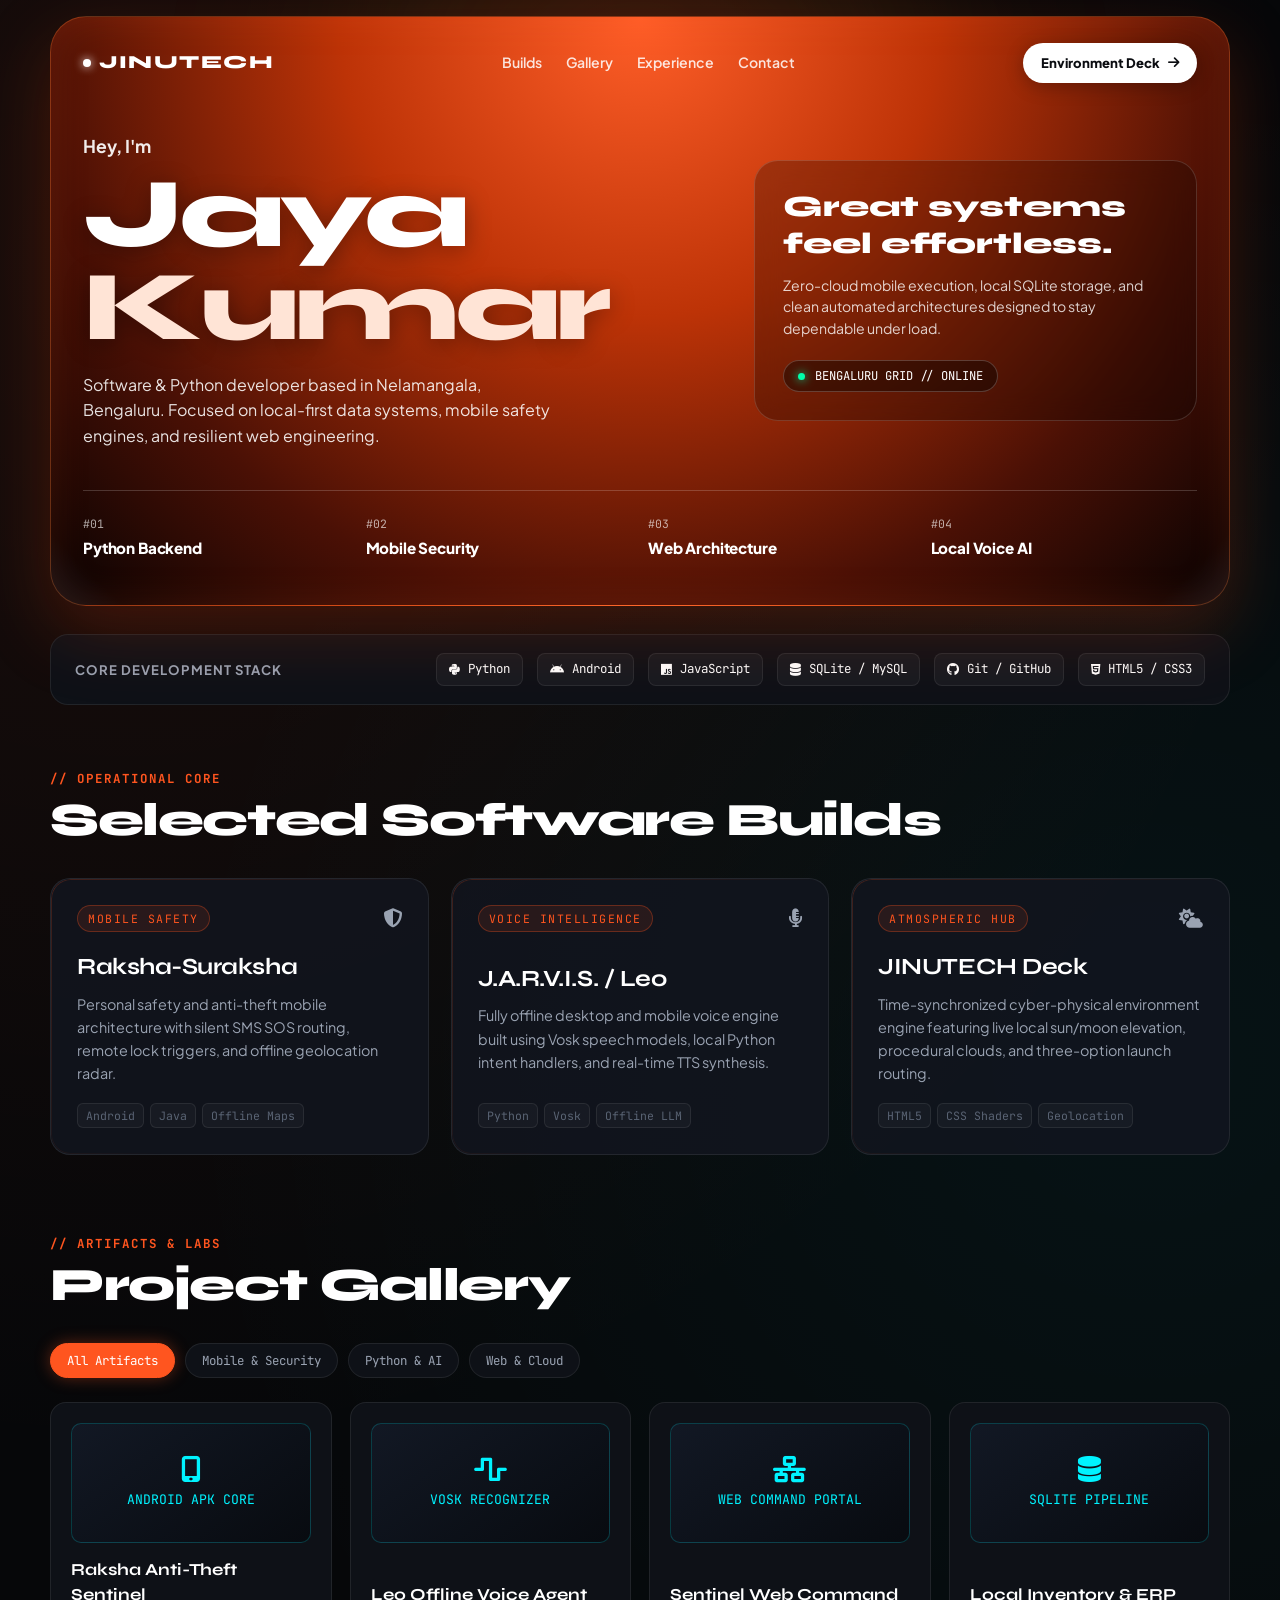
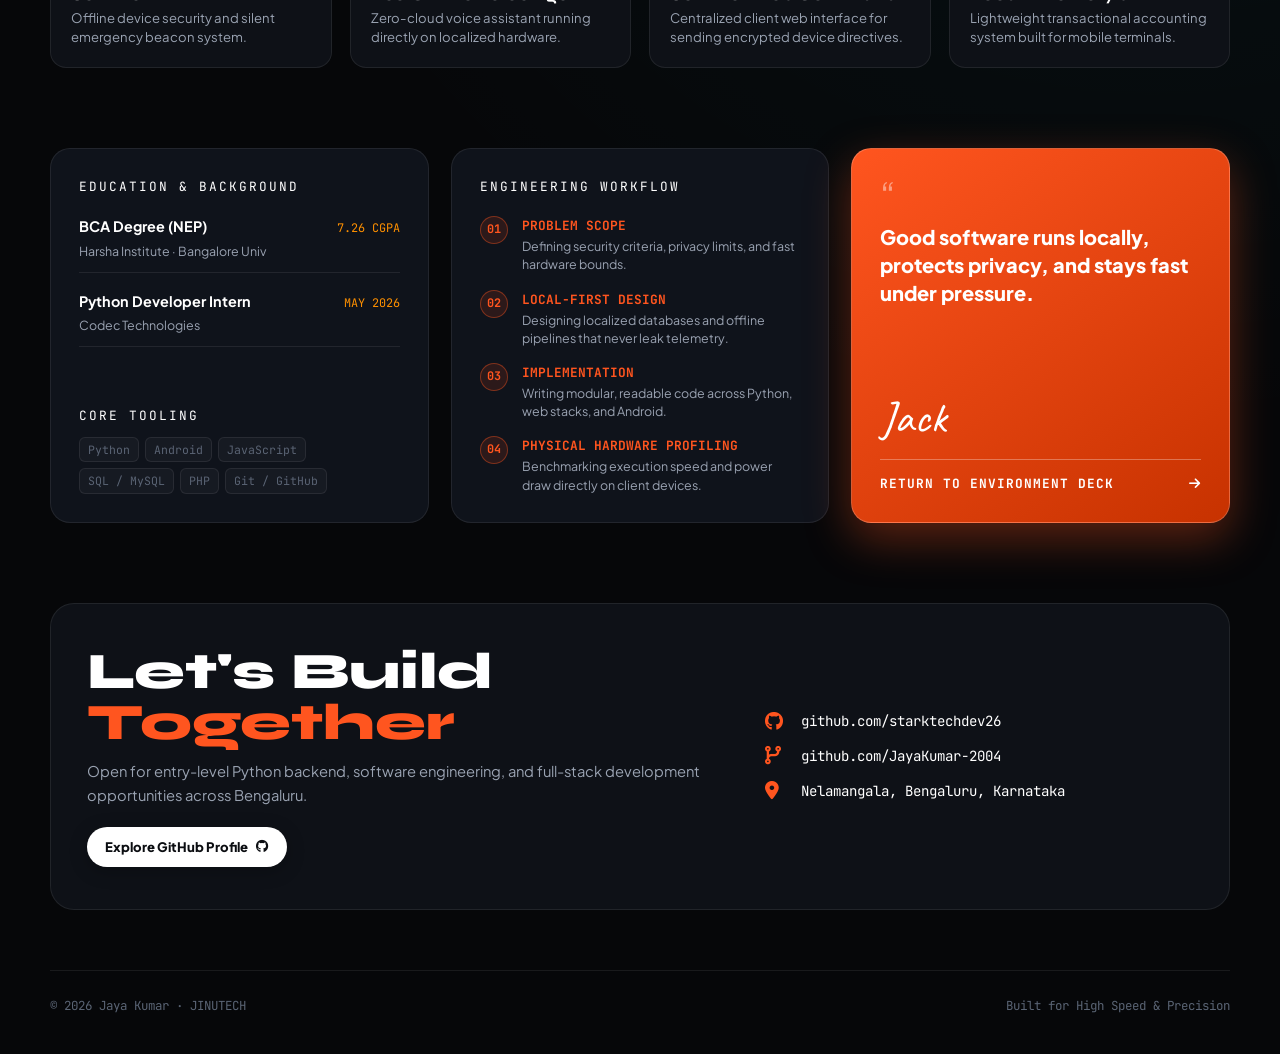
==== commit 4f0af98c: "Update index.html" ====
--- a/index.html
+++ b/index.html
@@ -3,967 +3,1141 @@
 <head>
     <meta charset="UTF-8">
     <meta name="viewport" content="width=device-width, initial-scale=1.0">
-    <title>JINUTECH | Cyber-Physical Environment Engine v2.5</title>
-    <link href="https://fonts.googleapis.com/css2?family=Orbitron:wght@600;800;900&family=Share+Tech+Mono&display=swap" rel="stylesheet">
+    <title>Jaya Kumar (Jack) — Creative Developer &amp; Systems Architect</title>
+    <link rel="preconnect" href="https://fonts.googleapis.com">
+    <link rel="preconnect" href="https://fonts.gstatic.com" crossorigin>
+    <link href="https://fonts.googleapis.com/css2?family=Plus+Jakarta+Sans:wght@400;500;600;700;800;900&family=Syne:wght@700;800&family=JetBrains+Mono:wght@500;700&family=Caveat:wght@600&display=swap" rel="stylesheet">
+    <link rel="stylesheet" href="https://cdnjs.cloudflare.com/ajax/libs/font-awesome/6.5.0/css/all.min.css">
     <style>
         :root {
+            --bg-void: #060709;
+            --bg-surface: #0e1117;
+            --bg-card: rgba(18, 22, 31, 0.85);
+            --neon-orange: #ff551f;
+            --neon-amber: #ff9100;
             --neon-cyan: #00f3ff;
             --neon-green: #00ffaa;
-            --neon-red: #ff0044;
-            --panel-bg: rgba(4, 11, 24, 0.92);
-            --border-glow: rgba(0, 243, 255, 0.4);
-            --font-hud: 'Share Tech Mono', monospace;
-            --font-title: 'Orbitron', sans-serif;
+            --text-pure: #ffffff;
+            --text-secondary: #9aa3b2;
+            --text-muted: #5a6474;
+            --border: rgba(255, 255, 255, 0.08);
+            --border-glow: rgba(255, 85, 31, 0.4);
+            --font-display: 'Syne', sans-serif;
+            --font-body: 'Plus Jakarta Sans', sans-serif;
+            --font-mono: 'JetBrains Mono', monospace;
+            --font-script: 'Caveat', cursive;
         }
 
         * {
             margin: 0;
             padding: 0;
             box-sizing: border-box;
-            user-select: none;
-        }
-
-        body, html {
-            width: 100%;
-            height: 100vh;
-            height: 100dvh;
+            -webkit-tap-highlight-color: transparent;
+        }
+
+        html {
+            scroll-behavior: smooth;
+        }
+
+        body {
+            background-color: var(--bg-void);
+            color: var(--text-pure);
+            font-family: var(--font-body);
+            line-height: 1.5;
+            overflow-x: hidden;
+            background-image: 
+                radial-gradient(circle at 10% 10%, rgba(255, 85, 31, 0.08), transparent 45%),
+                radial-gradient(circle at 90% 40%, rgba(0, 243, 255, 0.05), transparent 50%);
+        }
+
+        a {
+            color: inherit;
+            text-decoration: none;
+        }
+
+        /* Ambient Studio Light */
+        .ambient-glow {
+            position: fixed;
+            top: -150px;
+            left: 50%;
+            transform: translateX(-50%);
+            width: min(100vw, 900px);
+            height: 480px;
+            background: radial-gradient(circle, rgba(255, 85, 31, 0.22) 0%, rgba(255, 145, 0, 0.08) 45%, transparent 75%);
+            filter: blur(80px);
+            z-index: 0;
+            pointer-events: none;
+        }
+
+        .container {
+            position: relative;
+            z-index: 1;
+            max-width: 1220px;
+            margin: 0 auto;
+            padding: 0 20px;
+        }
+
+        /* --- STAGE HEADER & DYNAMIC HERO CARD --- */
+        .stage-wrapper {
+            margin: 16px auto 40px;
+        }
+
+        .hero-banner {
+            position: relative;
+            background: radial-gradient(circle at 50% 0%, #ff5e28 0%, #bd3307 36%, #4a1005 72%, #140503 94%, #0e1117 100%);
+            border-radius: 36px;
+            padding: 26px 32px 46px;
             overflow: hidden;
-            background-color: #02050b;
-            font-family: var(--font-hud);
-            color: #d8ecff;
-        }
-
-        /* --- SKY VIEWPORT --- */
-        .sky-viewport {
-            position: fixed;
-            inset: 0;
-            z-index: 1;
-            background: linear-gradient(180deg, #104882 0%, #2f7ec9 45%, #76b5eb 80%, #b8dbf9 100%);
-            transition: background 1.5s ease, filter 0.6s ease;
-        }
-
-        body.sky-evening .sky-viewport {
-            background: linear-gradient(180deg, #161033 0%, #4a214d 38%, #a04351 70%, #f08953 100%);
-        }
-
-        body.sky-night .sky-viewport {
-            background: linear-gradient(180deg, #020611 0%, #061426 50%, #0d2745 100%);
-        }
-
-        body.weather-cloudy .sky-viewport { filter: saturate(0.8) brightness(0.92); }
-        body.weather-rain .sky-viewport { filter: brightness(0.68) saturate(0.65); }
-
-        /* Celestial Bodies */
-        .celestial-sun, .celestial-moon {
-            position: fixed;
+            border: 1px solid rgba(255, 120, 50, 0.35);
+            box-shadow: 0 25px 70px rgba(189, 51, 7, 0.28), inset 0 0 40px rgba(255, 94, 40, 0.15);
+        }
+
+        @media (max-width: 768px) {
+            .hero-banner {
+                padding: 20px 20px 36px;
+                border-radius: 24px;
+            }
+        }
+
+        /* Header Navigation */
+        .header-bar {
+            display: flex;
+            justify-content: space-between;
+            align-items: center;
+            position: relative;
+            z-index: 10;
+        }
+
+        .brand-badge {
+            font-family: var(--font-display);
+            font-size: 1.15rem;
+            font-weight: 800;
+            letter-spacing: 1.5px;
+            color: #fff;
+            display: flex;
+            align-items: center;
+            gap: 8px;
+        }
+
+        .brand-badge .dot {
+            width: 8px;
+            height: 8px;
             border-radius: 50%;
-            z-index: 2;
-            pointer-events: none;
-            will-change: transform;
-        }
-
-        .celestial-sun {
-            width: 88px;
-            height: 88px;
-            top: 16%;
-            right: 17%;
-            background: radial-gradient(circle, #ffffff 10%, #fff1a8 30%, #ffaa22 75%, rgba(255,160,0,0) 100%);
-            box-shadow: 0 0 45px rgba(255, 175, 40, 0.8), 0 0 95px rgba(255, 150, 0, 0.4);
-            animation: sunPulse 6s ease-in-out infinite alternate;
-        }
-
-        .celestial-moon {
-            width: 74px;
-            height: 74px;
-            top: 15%;
-            left: 17%;
-            background: radial-gradient(circle at 35% 35%, #ffffff 0%, #d8e5f2 50%, #90a8c0 100%);
-            box-shadow: 0 0 35px rgba(215, 235, 255, 0.7), inset -8px -6px 0 rgba(15, 30, 50, 0.35);
-            opacity: 0;
-            animation: sunPulse 7s ease-in-out infinite alternate;
-        }
-
-        body.sky-night .celestial-sun, body.sky-evening .celestial-sun { opacity: 0.2; }
-        body.sky-night .celestial-moon, body.sky-evening .celestial-moon { opacity: 0.95; }
-
-        @keyframes sunPulse {
-            0% { transform: scale(1) translate3d(0, 0, 0); }
-            100% { transform: scale(1.04) translate3d(8px, -6px, 0); }
-        }
-
-        /* Cloud Cover */
-        .cloud-stage {
-            position: fixed;
-            inset: 0;
-            z-index: 3;
-            pointer-events: none;
-            overflow: hidden;
-        }
-
-        .cloud-mass {
-            position: absolute;
-            width: 220vw;
-            height: 48vh;
-            top: 5%;
-            left: -30vw;
-            filter: url(#realistic-clouds) blur(1px);
-            opacity: 0.4;
-            transition: opacity 0.6s ease;
-            animation: cloudDriftSlow 75s linear infinite;
-        }
-
-        .cloud-mass.layer-foreground {
-            top: 13%;
-            opacity: 0.25;
-            animation: cloudDriftFast 45s linear infinite;
-            filter: url(#realistic-clouds) blur(2px);
-        }
-
-        body.weather-cloudy .cloud-mass { opacity: 0.9; }
-        body.weather-cloudy .cloud-mass.layer-foreground { opacity: 0.75; }
-        body.sky-night .cloud-mass { opacity: 0.3; filter: url(#realistic-clouds) brightness(0.45); }
-        body.weather-rain .cloud-mass { opacity: 0.96; filter: url(#realistic-clouds) brightness(0.48); }
-
-        @keyframes cloudDriftSlow { 0% { transform: translate3d(0, 0, 0); } 100% { transform: translate3d(-40vw, 0, 0); } }
-        @keyframes cloudDriftFast { 0% { transform: translate3d(-30vw, 0, 0); } 100% { transform: translate3d(15vw, 0, 0); } }
-
-        /* Rain Starting Below Clouds */
-        .rain-matrix {
-            position: fixed;
-            top: 14%;
-            left: 0;
-            right: 0;
-            bottom: 0;
-            z-index: 4;
-            pointer-events: none;
-            opacity: 0;
-            transition: opacity 0.4s ease;
-            -webkit-mask-image: linear-gradient(to bottom, transparent 0%, black 14%, black 100%);
-            mask-image: linear-gradient(to bottom, transparent 0%, black 14%, black 100%);
-            background-image: repeating-linear-gradient(
-                104deg,
-                rgba(175, 230, 255, 0.36) 0px,
-                rgba(175, 230, 255, 0.36) 1.5px,
-                transparent 1.5px,
-                transparent 22px
-            );
-            animation: rainPour 0.42s linear infinite;
-        }
-        body.weather-rain .rain-matrix { opacity: 1; }
-        @keyframes rainPour { 0% { transform: translate3d(0, -22px, 0); } 100% { transform: translate3d(-6px, 22px, 0); } }
-
-        /* --- MOUNTAIN RIDGES --- */
-        .mountain-container {
-            position: fixed;
-            left: 0;
-            right: 0;
-            bottom: 66px;
-            width: 100%;
-            height: 36vh;
-            z-index: 5;
-            pointer-events: none;
-        }
-
-        .mountain-svg {
-            width: 100%;
-            height: 100%;
+            background: #fff;
+            box-shadow: 0 0 10px #fff;
+        }
+
+        .nav-links {
+            display: flex;
+            gap: 24px;
+            font-size: 0.88rem;
+            font-weight: 600;
+            color: rgba(255, 255, 255, 0.85);
+        }
+
+        .nav-links a:hover {
+            color: #fff;
+        }
+
+        .btn-deck-trigger {
+            background: #ffffff;
+            color: #0b0d11;
+            font-size: 0.82rem;
+            font-weight: 800;
+            padding: 10px 18px;
+            border-radius: 999px;
+            display: inline-flex;
+            align-items: center;
+            gap: 8px;
+            transition: all 0.25s ease;
+            box-shadow: 0 4px 18px rgba(0, 0, 0, 0.25);
+        }
+
+        .btn-deck-trigger:hover, .btn-deck-trigger:active {
+            transform: translateY(-2px);
+            box-shadow: 0 8px 24px rgba(255, 255, 255, 0.35);
+        }
+
+        @media (max-width: 768px) {
+            .nav-links { display: none; }
+        }
+
+        /* Pure Editorial Typography Hero (No photo obstruction) */
+        .hero-headline-block {
+            margin-top: 50px;
+            display: grid;
+            grid-template-columns: 1.3fr 0.9fr;
+            align-items: center;
+            gap: 32px;
+        }
+
+        @media (max-width: 900px) {
+            .hero-headline-block {
+                grid-template-columns: 1fr;
+                margin-top: 36px;
+                text-align: left;
+            }
+        }
+
+        .greeting-eyebrow {
+            font-size: 1.1rem;
+            font-weight: 700;
+            color: rgba(255, 255, 255, 0.92);
+            margin-bottom: 8px;
             display: block;
         }
 
-        /* --- TWO-WAY TRAIN TRACKS & TWO-LANE ROAD --- */
-        .transit-infrastructure {
-            position: fixed;
-            left: 0;
-            right: 0;
-            bottom: 0;
-            height: 82px;
-            z-index: 6;
-            pointer-events: none;
-        }
-
-        .rail-corridor {
-            position: absolute;
-            top: 0;
-            left: 0;
-            width: 100%;
-            height: 28px;
-            background: #061018;
-            border-top: 1px solid rgba(0, 243, 255, 0.25);
-        }
-
-        .rail-track {
-            position: absolute;
-            left: 0;
-            width: 100%;
-            height: 5px;
-            border-top: 1px solid #6b91a6;
-            border-bottom: 1px solid #6b91a6;
-            background: repeating-linear-gradient(90deg, transparent, transparent 10px, rgba(0, 243, 255, 0.22) 10px, rgba(0, 243, 255, 0.22) 13px);
-        }
-
-        .rail-upper { top: 6px; }
-        .rail-lower { top: 18px; }
-
-        /* Train 1: Left -> Right on Upper Track */
-        .train-ltr {
-            position: absolute;
-            top: -4px;
-            left: -260px;
-            width: 220px;
-            height: 10px;
-            display: flex;
-            gap: 2px;
-            animation: trainLTR 15s linear infinite;
-        }
-
-        /* Train 2: Right -> Left on Lower Track */
-        .train-rtl {
-            position: absolute;
-            top: 8px;
-            left: 100vw;
-            width: 220px;
-            height: 10px;
-            display: flex;
-            gap: 2px;
-            animation: trainRTL 18s linear infinite 2s;
-        }
-
-        .train-car {
-            flex: 1;
-            height: 100%;
-            background: linear-gradient(180deg, #00f3ff, #005588);
-            border-radius: 2px;
-            box-shadow: 0 0 8px rgba(0, 243, 255, 0.45);
-            font-size: 6px;
-            display: flex;
-            align-items: center;
-            justify-content: center;
-            color: #000;
+        .hero-big-name {
+            font-family: var(--font-display);
+            font-size: clamp(3.2rem, 8vw, 6.2rem);
             font-weight: 800;
-        }
-
-        .train-engine-right {
-            width: 30px;
-            background: #ffaa00;
-            box-shadow: 0 0 10px #ffaa00;
-            border-radius: 2px 5px 2px 2px;
-        }
-
-        .train-engine-left {
-            width: 30px;
-            background: #00ffaa;
-            box-shadow: 0 0 10px #00ffaa;
-            border-radius: 5px 2px 2px 2px;
-        }
-
-        @keyframes trainLTR {
-            0% { transform: translateX(0); }
-            100% { transform: translateX(135vw); }
-        }
-
-        @keyframes trainRTL {
-            0% { transform: translateX(0); }
-            100% { transform: translateX(-135vw); }
-        }
-
-        /* Highway Road with Upper & Lower Lanes */
-        .highway-road {
-            position: absolute;
-            bottom: 0;
-            left: 0;
-            width: 100%;
-            height: 54px;
-            background: #081119;
-            border-top: 2px solid rgba(0, 243, 255, 0.35);
-        }
-
-        .highway-divider {
-            position: absolute;
-            top: 50%;
-            width: 100%;
-            height: 2px;
-            background: repeating-linear-gradient(90deg, transparent, transparent 20px, rgba(255, 255, 255, 0.45) 20px, rgba(255, 255, 255, 0.45) 40px);
-            transform: translateY(-50%);
-        }
-
-        /* Upper lane (top half of road): Right -> Left */
-        .lane-upper {
-            position: absolute;
-            top: 4px;
-            left: 0;
-            width: 100%;
-            height: 20px;
-            overflow: hidden;
-        }
-
-        /* Lower lane (bottom half of road): Left -> Right */
-        .lane-lower {
-            position: absolute;
-            bottom: 4px;
-            left: 0;
-            width: 100%;
-            height: 20px;
-            overflow: hidden;
-        }
-
-        .vehicle-car {
-            position: absolute;
-            top: 5px;
-            width: 34px;
-            height: 9px;
-            border-radius: 3px;
-            box-shadow: 0 0 10px currentColor;
-        }
-
-        .v-upper-rtl {
-            left: 100vw;
-            background: #00ffaa;
-            color: #00ffaa;
-            animation: laneRTL 11s linear infinite;
-        }
-
-        .v-lower-ltr {
-            left: -50px;
-            background: #ff0044;
-            color: #ff0044;
-            animation: laneLTR 13s linear infinite 2s;
-        }
-
-        @keyframes laneRTL {
-            0% { transform: translateX(0); }
-            100% { transform: translateX(-130vw); }
-        }
-
-        @keyframes laneLTR {
-            0% { transform: translateX(0); }
-            100% { transform: translateX(130vw); }
-        }
-
-        /* --- HUD TELEMETRY HEADER --- */
-        .hud-header {
-            position: fixed;
-            top: 14px;
-            left: 16px;
-            right: 16px;
+            line-height: 0.94;
+            letter-spacing: -0.04em;
+            color: #ffffff;
+            margin-bottom: 18px;
+            text-shadow: 0 4px 25px rgba(0, 0, 0, 0.35);
+        }
+
+        .hero-big-name span {
+            color: #ffe4d6;
+        }
+
+        .hero-lead-text {
+            font-size: 1rem;
+            color: rgba(255, 255, 255, 0.88);
+            line-height: 1.6;
+            max-width: 480px;
+        }
+
+        /* Right Editorial Sidecard */
+        .editorial-side-panel {
+            background: rgba(0, 0, 0, 0.25);
+            border: 1px solid rgba(255, 255, 255, 0.15);
+            border-radius: 24px;
+            padding: 28px;
+            backdrop-filter: blur(14px);
+        }
+
+        .side-quote {
+            font-family: var(--font-display);
+            font-size: clamp(1.4rem, 2.8vw, 1.85rem);
+            font-weight: 800;
+            line-height: 1.25;
+            color: #ffffff;
+            margin-bottom: 12px;
+        }
+
+        .side-subtext {
+            color: rgba(255, 255, 255, 0.8);
+            font-size: 0.88rem;
+            line-height: 1.55;
+            margin-bottom: 20px;
+        }
+
+        .hero-telemetry-badge {
+            display: inline-flex;
+            align-items: center;
+            gap: 10px;
+            font-family: var(--font-mono);
+            font-size: 0.76rem;
+            color: #fff;
+            background: rgba(0, 0, 0, 0.4);
+            border: 1px solid rgba(255, 255, 255, 0.2);
+            padding: 6px 14px;
+            border-radius: 999px;
+        }
+
+        .pulse-core {
+            width: 7px;
+            height: 7px;
+            border-radius: 50%;
+            background: var(--neon-green);
+            box-shadow: 0 0 10px var(--neon-green);
+            animation: pulseDot 2s infinite ease-in-out;
+        }
+
+        /* 4-Pillar Strip */
+        .pillar-strip {
+            margin-top: 42px;
+            padding-top: 24px;
+            border-top: 1px solid rgba(255, 255, 255, 0.18);
+            display: grid;
+            grid-template-columns: repeat(4, 1fr);
+            gap: 16px;
+        }
+
+        @media (max-width: 768px) {
+            .pillar-strip {
+                grid-template-columns: repeat(2, 1fr);
+                gap: 20px;
+            }
+        }
+
+        .pillar-idx {
+            font-family: var(--font-mono);
+            font-size: 0.72rem;
+            color: rgba(255, 255, 255, 0.65);
+            margin-bottom: 4px;
+        }
+
+        .pillar-name {
+            font-size: 0.95rem;
+            font-weight: 800;
+            color: #ffffff;
+            letter-spacing: -0.01em;
+        }
+
+        /* --- LOGO MARQUEE --- */
+        .stack-bar {
+            margin: 28px 0 65px;
+            padding: 18px 24px;
+            background: var(--bg-surface);
+            border-radius: 18px;
+            border: 1px solid var(--border);
             display: flex;
             flex-wrap: wrap;
             justify-content: space-between;
             align-items: center;
-            gap: 12px;
-            padding: 12px 18px;
-            background: rgba(3, 10, 22, 0.82);
-            border: 1px solid var(--border-glow);
-            border-radius: 10px;
-            backdrop-filter: blur(8px);
-            z-index: 20;
-        }
-
-        .brand-node h1 {
-            font-family: var(--font-title);
-            font-size: clamp(1.2rem, 3.8vw, 1.75rem);
+            gap: 18px;
+        }
+
+        .stack-title {
+            font-size: 0.82rem;
+            font-weight: 700;
+            color: var(--text-secondary);
+            text-transform: uppercase;
+            letter-spacing: 1px;
+        }
+
+        .stack-pills {
+            display: flex;
+            flex-wrap: wrap;
+            gap: 14px;
+        }
+
+        .pill-tag {
+            font-family: var(--font-mono);
+            font-size: 0.78rem;
+            color: #fff;
+            background: rgba(255, 255, 255, 0.04);
+            border: 1px solid var(--border);
+            padding: 6px 12px;
+            border-radius: 8px;
+            display: inline-flex;
+            align-items: center;
+            gap: 8px;
+            transition: all 0.25s ease;
+        }
+
+        .pill-tag:hover {
+            border-color: var(--neon-orange);
+            color: var(--neon-orange);
+            box-shadow: 0 0 14px rgba(255, 85, 31, 0.25);
+            transform: translateY(-2px);
+        }
+
+        /* --- SECTION SYSTEM --- */
+        .sec-head {
+            margin-bottom: 32px;
+        }
+
+        .sec-tag {
+            font-family: var(--font-mono);
+            font-size: 0.78rem;
+            font-weight: 700;
             letter-spacing: 2px;
-            color: #ffffff;
-            text-shadow: 0 0 14px rgba(0, 243, 255, 0.55);
-        }
-
-        .brand-node span {
+            text-transform: uppercase;
+            color: var(--neon-orange);
+            margin-bottom: 6px;
             display: block;
-            color: var(--neon-green);
-            font-size: clamp(0.78rem, 2vw, 0.95rem);
-            letter-spacing: 0.8px;
-            margin-top: 2px;
-        }
-
-        .telemetry-cluster {
+        }
+
+        .sec-title {
+            font-family: var(--font-display);
+            font-size: clamp(1.9rem, 4vw, 2.9rem);
+            font-weight: 800;
+            line-height: 1.1;
+            letter-spacing: -0.03em;
+        }
+
+        /* --- NEON FLEX CARDS (SELECTED BUILDS) --- */
+        .builds-grid {
+            display: grid;
+            grid-template-columns: repeat(auto-fit, minmax(290px, 1fr));
+            gap: 22px;
+            margin-bottom: 80px;
+        }
+
+        .build-card {
+            background: var(--bg-card);
+            border: 1px solid var(--border);
+            border-radius: 20px;
+            padding: 26px;
+            display: flex;
+            flex-direction: column;
+            justify-content: space-between;
+            gap: 18px;
+            position: relative;
+            overflow: hidden;
+            transition: all 0.3s cubic-bezier(0.16, 1, 0.3, 1);
+            cursor: pointer;
+        }
+
+        .build-card::before {
+            content: '';
+            position: absolute;
+            inset: 0;
+            border-radius: 20px;
+            padding: 1px;
+            background: linear-gradient(135deg, rgba(255, 85, 31, 0.6), transparent 60%);
+            -webkit-mask: linear-gradient(#fff 0 0) content-box, linear-gradient(#fff 0 0);
+            -webkit-mask-composite: xor;
+            mask-composite: exclude;
+            opacity: 0.35;
+            transition: opacity 0.3s ease;
+        }
+
+        .build-card:hover {
+            transform: translateY(-5px);
+            box-shadow: 0 16px 36px rgba(0, 0, 0, 0.6), 0 0 24px rgba(255, 85, 31, 0.22);
+            border-color: var(--border-glow);
+        }
+
+        .build-card:hover::before {
+            opacity: 1;
+        }
+
+        .card-badge-row {
+            display: flex;
+            justify-content: space-between;
+            align-items: center;
+        }
+
+        .card-cat-badge {
+            font-family: var(--font-mono);
+            font-size: 0.72rem;
+            letter-spacing: 1.5px;
+            color: var(--neon-orange);
+            background: rgba(255, 85, 31, 0.1);
+            border: 1px solid rgba(255, 85, 31, 0.3);
+            padding: 4px 10px;
+            border-radius: 999px;
+            text-transform: uppercase;
+        }
+
+        .card-icon {
+            font-size: 1.2rem;
+            color: var(--text-secondary);
+            transition: color 0.25s ease, transform 0.25s ease;
+        }
+
+        .build-card:hover .card-icon {
+            color: var(--neon-orange);
+            transform: translateX(4px);
+        }
+
+        .card-body h3 {
+            font-family: var(--font-display);
+            font-size: 1.45rem;
+            letter-spacing: -0.02em;
+            margin-bottom: 8px;
+            color: #fff;
+        }
+
+        .card-body p {
+            color: var(--text-secondary);
+            font-size: 0.9rem;
+            line-height: 1.6;
+        }
+
+        .tech-pill-row {
+            display: flex;
+            flex-wrap: wrap;
+            gap: 6px;
+        }
+
+        .tech-pill {
+            font-family: var(--font-mono);
+            font-size: 0.72rem;
+            color: var(--text-muted);
+            background: rgba(255, 255, 255, 0.03);
+            border: 1px solid var(--border);
+            padding: 3px 8px;
+            border-radius: 6px;
+        }
+
+        /* --- ARTIFACTS GALLERY SYSTEM --- */
+        .gallery-controls {
             display: flex;
             flex-wrap: wrap;
             gap: 10px;
-        }
-
-        .telemetry-item {
-            background: rgba(0, 243, 255, 0.06);
-            border: 1px solid rgba(0, 243, 255, 0.24);
-            padding: 6px 12px;
-            border-radius: 7px;
-            min-width: 120px;
-            text-align: right;
-        }
-
-        .telemetry-item span {
+            margin-bottom: 24px;
+        }
+
+        .gallery-filter-btn {
+            background: var(--bg-surface);
+            border: 1px solid var(--border);
+            color: var(--text-secondary);
+            padding: 8px 16px;
+            border-radius: 999px;
+            font-family: var(--font-mono);
+            font-size: 0.78rem;
+            cursor: pointer;
+            transition: all 0.25s ease;
+        }
+
+        .gallery-filter-btn.active, .gallery-filter-btn:hover {
+            background: var(--neon-orange);
+            border-color: var(--neon-orange);
+            color: #fff;
+            box-shadow: 0 0 16px rgba(255, 85, 31, 0.35);
+        }
+
+        .gallery-grid {
+            display: grid;
+            grid-template-columns: repeat(auto-fill, minmax(260px, 1fr));
+            gap: 18px;
+            margin-bottom: 80px;
+        }
+
+        .gallery-item {
+            background: var(--bg-surface);
+            border: 1px solid var(--border);
+            border-radius: 16px;
+            padding: 20px;
+            display: flex;
+            flex-direction: column;
+            justify-content: space-between;
+            gap: 14px;
+            transition: all 0.3s ease;
+        }
+
+        .gallery-item.hidden {
+            display: none;
+        }
+
+        .gallery-item:hover {
+            border-color: var(--neon-cyan);
+            transform: translateY(-4px);
+            box-shadow: 0 12px 28px rgba(0, 0, 0, 0.5), 0 0 20px rgba(0, 243, 255, 0.15);
+        }
+
+        .gallery-visual-mock {
+            height: 120px;
+            border-radius: 10px;
+            background: linear-gradient(145deg, #121824, #080b10);
+            border: 1px solid rgba(0, 243, 255, 0.2);
+            display: flex;
+            flex-direction: column;
+            align-items: center;
+            justify-content: center;
+            font-family: var(--font-mono);
+            font-size: 0.82rem;
+            color: var(--neon-cyan);
+            gap: 8px;
+        }
+
+        .gallery-item h4 {
+            font-family: var(--font-display);
+            font-size: 1.05rem;
+            color: #fff;
+        }
+
+        .gallery-item p {
+            color: var(--text-secondary);
+            font-size: 0.82rem;
+            line-height: 1.5;
+        }
+
+        /* --- EDUCATION, WORKFLOW & SIGNATURE TRIO --- */
+        .editorial-trio {
+            display: grid;
+            grid-template-columns: 1fr 1fr 1fr;
+            gap: 22px;
+            margin-bottom: 80px;
+        }
+
+        @media (max-width: 960px) {
+            .editorial-trio {
+                grid-template-columns: 1fr;
+            }
+        }
+
+        .trio-card {
+            background: var(--bg-card);
+            border: 1px solid var(--border);
+            border-radius: 20px;
+            padding: 28px;
+            display: flex;
+            flex-direction: column;
+            justify-content: space-between;
+        }
+
+        .trio-label {
+            font-family: var(--font-mono);
+            font-size: 0.8rem;
+            letter-spacing: 2px;
+            text-transform: uppercase;
+            color: var(--text-pure);
+            margin-bottom: 20px;
             display: block;
-            font-size: 0.65rem;
-            color: var(--neon-cyan);
+        }
+
+        .timeline-list {
+            display: flex;
+            flex-direction: column;
+            gap: 18px;
+            margin-bottom: 22px;
+        }
+
+        .timeline-row {
+            display: flex;
+            justify-content: space-between;
+            align-items: baseline;
+            border-bottom: 1px solid var(--border);
+            padding-bottom: 10px;
+            gap: 12px;
+        }
+
+        .timeline-row strong {
+            display: block;
+            font-size: 0.9rem;
+            color: #fff;
+        }
+
+        .timeline-row span {
+            font-size: 0.78rem;
+            color: var(--text-secondary);
+        }
+
+        .timeline-row small {
+            font-family: var(--font-mono);
+            font-size: 0.74rem;
+            color: var(--neon-amber);
+            white-space: nowrap;
+        }
+
+        /* Workflow Steps */
+        .workflow-col {
+            display: flex;
+            flex-direction: column;
+            gap: 16px;
+        }
+
+        .wf-node {
+            display: flex;
+            gap: 14px;
+            align-items: flex-start;
+        }
+
+        .wf-num {
+            width: 28px;
+            height: 28px;
+            border-radius: 50%;
+            background: rgba(255, 85, 31, 0.12);
+            border: 1px solid var(--border-glow);
+            color: var(--neon-orange);
+            font-family: var(--font-mono);
+            font-size: 0.74rem;
+            font-weight: 700;
+            display: flex;
+            align-items: center;
+            justify-content: center;
+            flex-shrink: 0;
+        }
+
+        .wf-copy strong {
+            display: block;
+            font-family: var(--font-mono);
+            font-size: 0.8rem;
+            text-transform: uppercase;
+            color: var(--neon-orange);
+            margin-bottom: 2px;
+        }
+
+        .wf-copy p {
+            font-size: 0.78rem;
+            color: var(--text-secondary);
+            line-height: 1.45;
+        }
+
+        /* Manifesto Signature Box */
+        .manifesto-box {
+            background: linear-gradient(145deg, #ff551f, #c73200);
+            border: 1px solid rgba(255, 255, 255, 0.2);
+            color: #ffffff;
+            box-shadow: 0 16px 45px rgba(255, 85, 31, 0.35);
+        }
+
+        .quote-glyph {
+            font-size: 2.4rem;
+            opacity: 0.45;
+            line-height: 1;
+            margin-bottom: 8px;
+        }
+
+        .manifesto-text {
+            font-size: 1.25rem;
+            font-weight: 800;
+            line-height: 1.4;
+            margin-bottom: 22px;
+        }
+
+        .signature-text {
+            font-family: var(--font-script);
+            font-size: 2.8rem;
+            line-height: 1;
+            margin-bottom: 20px;
+        }
+
+        .deck-shortcut-btn {
+            display: flex;
+            justify-content: space-between;
+            align-items: center;
+            font-family: var(--font-mono);
+            font-size: 0.8rem;
+            font-weight: 700;
             letter-spacing: 1px;
-        }
-
-        .telemetry-item b {
-            display: block;
-            color: #ffffff;
-            font-size: clamp(0.85rem, 2.2vw, 1.02rem);
-            font-family: var(--font-title);
-            margin-top: 2px;
-        }
-
-        /* Center Greeting & Animated Scanner */
-        .center-announcer {
-            position: fixed;
-            top: 35%;
-            left: 50%;
-            transform: translate(-50%, -50%);
-            text-align: center;
-            z-index: 20;
-            pointer-events: none;
-            width: 100%;
-            padding: 0 16px;
-        }
-
-        .greeting-sub {
-            font-size: 0.75rem;
-            letter-spacing: 3px;
-            color: var(--neon-cyan);
-            margin-bottom: 6px;
             text-transform: uppercase;
-            text-shadow: 0 2px 8px rgba(0, 0, 0, 0.8);
-        }
-
-        .greeting-main {
-            font-family: var(--font-title);
-            font-size: clamp(1.8rem, 5.5vw, 3.4rem);
-            font-weight: 900;
-            color: #ffffff;
-            text-shadow: 0 2px 20px rgba(0, 0, 0, 0.9), 0 0 24px rgba(0, 243, 255, 0.7);
-            letter-spacing: 2px;
-            line-height: 1.15;
-        }
-
-        .vis-anim-wrap {
-            width: min(220px, 60vw);
-            height: 8px;
-            margin: 12px auto 0;
-            border-radius: 999px;
-            background: rgba(2, 10, 20, 0.75);
-            border: 1px solid rgba(0, 243, 255, 0.45);
-            overflow: hidden;
-            position: relative;
-        }
-
-        .vis-anim-sweep {
-            position: absolute;
-            top: 0;
-            left: -35%;
-            width: 35%;
-            height: 100%;
-            background: linear-gradient(90deg, transparent, var(--neon-cyan), var(--neon-green), transparent);
-            animation: sweepBar 2.1s ease-in-out infinite;
-        }
-
-        @keyframes sweepBar {
-            0% { transform: translateX(0); }
-            100% { transform: translateX(385%); }
-        }
-
-        /* --- CIRCULAR COMMAND TRIGGER ON MOUNTAIN --- */
-        .circular-launcher {
-            position: fixed;
-            bottom: 92px;
-            left: 50%;
-            transform: translateX(-50%);
-            z-index: 30;
+            border-top: 1px solid rgba(255, 255, 255, 0.3);
+            padding-top: 14px;
+        }
+
+        /* --- CONTACT DOCK --- */
+        .contact-dock {
+            background: var(--bg-surface);
+            border: 1px solid var(--border);
+            border-radius: 24px;
+            padding: 42px 36px;
+            display: grid;
+            grid-template-columns: 1.2fr 0.8fr;
+            gap: 36px;
+            align-items: center;
+            margin-bottom: 60px;
+        }
+
+        @media (max-width: 800px) {
+            .contact-dock {
+                grid-template-columns: 1fr;
+                padding: 28px 22px;
+            }
+        }
+
+        .contact-dock h2 {
+            font-family: var(--font-display);
+            font-size: clamp(2.2rem, 4.5vw, 3.2rem);
+            font-weight: 800;
+            line-height: 1;
+            margin-bottom: 12px;
+        }
+
+        .contact-dock h2 span {
+            color: var(--neon-orange);
+        }
+
+        .contact-links {
             display: flex;
             flex-direction: column;
-            align-items: center;
-        }
-
-        .core-orb-btn {
-            width: 64px;
-            height: 64px;
-            border-radius: 50%;
-            background: radial-gradient(circle, rgba(0, 243, 255, 0.28) 0%, rgba(4, 11, 24, 0.95) 75%);
-            border: 2px solid var(--neon-cyan);
-            box-shadow: 0 0 24px rgba(0, 243, 255, 0.65), inset 0 0 14px rgba(0, 243, 255, 0.4);
-            cursor: pointer;
-            display: flex;
-            flex-direction: column;
-            align-items: center;
-            justify-content: center;
-            transition: all 0.3s ease;
-        }
-
-        .core-orb-btn:hover, .core-orb-btn:active {
-            transform: scale(1.08);
-            box-shadow: 0 0 32px var(--neon-cyan), inset 0 0 22px var(--neon-green);
-            border-color: var(--neon-green);
-        }
-
-        .orb-icon {
-            font-size: 19px;
-            color: var(--neon-cyan);
-            transition: transform 0.35s ease;
-        }
-
-        .orb-tag {
-            font-size: 8px;
-            letter-spacing: 1px;
-            color: var(--neon-green);
-            margin-top: 2px;
-            font-weight: bold;
-        }
-
-        .launcher-menu {
-            position: absolute;
-            bottom: 78px;
-            width: min(92vw, 370px);
-            background: var(--panel-bg);
-            border: 1px solid var(--border-glow);
-            border-radius: 14px;
-            padding: 15px;
-            backdrop-filter: blur(14px);
-            box-shadow: 0 10px 40px rgba(0, 0, 0, 0.8), 0 0 20px rgba(0, 243, 255, 0.3);
-            display: none;
-            flex-direction: column;
-            gap: 9px;
-            transform-origin: bottom center;
-            animation: menuPopup 0.25s ease forwards;
-        }
-
-        .launcher-menu.open { display: flex; }
-
-        @keyframes menuPopup {
-            from { opacity: 0; transform: scale(0.88) translateY(14px); }
-            to { opacity: 1; transform: scale(1) translateY(0); }
-        }
-
-        .menu-title {
-            font-size: 0.72rem;
-            letter-spacing: 2px;
-            color: var(--neon-cyan);
-            text-align: center;
-            border-bottom: 1px solid rgba(0, 243, 255, 0.2);
-            padding-bottom: 6px;
-        }
-
-        .launch-btn {
-            background: rgba(0, 243, 255, 0.08);
-            border: 1px solid rgba(0, 243, 255, 0.3);
-            color: #ffffff;
-            padding: 11px 14px;
-            border-radius: 8px;
-            font-family: var(--font-hud);
-            font-size: 0.82rem;
-            letter-spacing: 1px;
-            cursor: pointer;
-            display: flex;
-            align-items: center;
+            gap: 14px;
+        }
+
+        .contact-row-link {
+            display: flex;
+            align-items: center;
+            gap: 14px;
+            font-family: var(--font-mono);
+            font-size: 0.88rem;
+            color: #fff;
+            transition: color 0.2s ease;
+        }
+
+        .contact-row-link i {
+            color: var(--neon-orange);
+            font-size: 1.15rem;
+            width: 22px;
+        }
+
+        .contact-row-link:hover {
+            color: var(--neon-amber);
+        }
+
+        /* Footer */
+        footer {
+            border-top: 1px solid var(--border);
+            padding: 26px 0 38px;
+            display: flex;
             justify-content: space-between;
-            transition: all 0.2s ease;
-        }
-
-        .launch-btn:hover {
-            background: var(--neon-cyan);
-            color: #000;
-        }
-
-        .launch-btn.secure {
-            border-color: rgba(255, 0, 68, 0.5);
-            background: rgba(255, 0, 68, 0.08);
-        }
-
-        .launch-btn.secure:hover {
-            background: var(--neon-red);
-            color: #fff;
-        }
-
-        .store-subdrawer {
-            display: none;
-            flex-direction: column;
-            gap: 6px;
-            margin-top: 2px;
-            padding: 8px;
-            background: rgba(0, 5, 12, 0.75);
-            border-radius: 6px;
-            border: 1px dashed rgba(0, 243, 255, 0.3);
-        }
-
-        .store-subdrawer.active { display: flex; }
-
-        .sub-site-btn {
-            background: rgba(0, 243, 255, 0.1);
-            border: 1px solid rgba(0, 243, 255, 0.22);
-            color: #aae0fa;
-            padding: 8px 10px;
-            border-radius: 4px;
-            font-size: 0.74rem;
-            cursor: pointer;
-            text-align: left;
-        }
-
-        .sub-site-btn:hover {
-            background: rgba(0, 255, 170, 0.2);
-            color: #fff;
-        }
-
-        #auth-modal {
-            position: fixed;
-            inset: 0;
-            background: rgba(0, 5, 12, 0.9);
-            backdrop-filter: blur(8px);
-            display: none;
-            justify-content: center;
-            align-items: center;
-            z-index: 100;
-            padding: 16px;
-        }
-
-        .auth-card {
-            width: min(92vw, 360px);
-            background: var(--panel-bg);
-            border: 1px solid var(--neon-cyan);
-            border-radius: 10px;
-            padding: 22px;
-            text-align: center;
-        }
-
-        .auth-card input {
-            width: 100%;
-            background: rgba(0, 0, 0, 0.65);
-            border: 1px solid var(--border-glow);
-            padding: 11px;
-            text-align: center;
-            font-family: var(--font-hud);
-            font-size: 1.05rem;
-            color: var(--neon-cyan);
-            margin: 14px 0;
-            letter-spacing: 3px;
-            outline: none;
-            border-radius: 4px;
+            align-items: center;
+            font-family: var(--font-mono);
+            font-size: 0.78rem;
+            color: var(--text-muted);
+        }
+
+        @media (max-width: 600px) {
+            footer {
+                flex-direction: column;
+                gap: 12px;
+                text-align: center;
+            }
         }
     </style>
 </head>
-<body class="sky-day weather-cloudy">
-
-    <div class="sky-viewport" id="sky-viewport"></div>
-    <div class="celestial-sun"></div>
-    <div class="celestial-moon"></div>
-
-    <div class="cloud-stage">
-        <svg style="position: absolute; width: 0; height: 0;">
-            <filter id="realistic-clouds" x="0%" y="0%" width="100%" height="100%">
-                <feTurbulence type="fractalNoise" baseFrequency="0.012" numOctaves="4" seed="42" result="noise" />
-                <feDisplacementMap in="SourceGraphic" in2="noise" scale="65" xChannelSelector="R" yChannelSelector="G" />
-            </filter>
-        </svg>
-
-        <svg class="cloud-mass" viewBox="0 0 1200 400" preserveAspectRatio="none">
-            <defs>
-                <radialGradient id="cloudGrad1" cx="50%" cy="50%" r="50%">
-                    <stop offset="0%" stop-color="#ffffff" stop-opacity="0.95"/>
-                    <stop offset="55%" stop-color="#eaf3fc" stop-opacity="0.8"/>
-                    <stop offset="100%" stop-color="#cfdfee" stop-opacity="0"/>
-                </radialGradient>
-            </defs>
-            <ellipse cx="250" cy="180" rx="240" ry="110" fill="url(#cloudGrad1)"/>
-            <ellipse cx="600" cy="160" rx="320" ry="140" fill="url(#cloudGrad1)"/>
-            <ellipse cx="980" cy="190" rx="260" ry="120" fill="url(#cloudGrad1)"/>
-        </svg>
-
-        <svg class="cloud-mass layer-foreground" viewBox="0 0 1200 400" preserveAspectRatio="none">
-            <defs>
-                <radialGradient id="cloudGrad2" cx="50%" cy="50%" r="50%">
-                    <stop offset="0%" stop-color="#ffffff" stop-opacity="0.75"/>
-                    <stop offset="65%" stop-color="#dfeefa" stop-opacity="0.55"/>
-                    <stop offset="100%" stop-color="#bed6ec" stop-opacity="0"/>
-                </radialGradient>
-            </defs>
-            <ellipse cx="380" cy="220" rx="310" ry="120" fill="url(#cloudGrad2)"/>
-            <ellipse cx="820" cy="200" rx="340" ry="130" fill="url(#cloudGrad2)"/>
-        </svg>
-    </div>
-
-    <div class="rain-matrix"></div>
-
-    <!-- MOUNTAIN RIDGES -->
-    <div class="mountain-container">
-        <svg class="mountain-svg" viewBox="0 0 1440 450" preserveAspectRatio="none">
-            <path d="M0,180 Q220,90 460,160 T920,110 T1440,150 L1440,450 L0,450 Z" fill="#183a48" opacity="0.45" />
-            <path d="M0,230 Q160,130 380,210 T760,150 T1140,200 T1440,160 L1440,450 L0,450 Z" fill="#102f35" opacity="0.75" />
-            <path d="M0,270 C220,190 380,290 640,210 C880,140 1080,260 1440,200 L1440,450 L0,450 Z" fill="#0b2424" opacity="0.9" />
-            <path d="M0,320 C320,240 620,330 920,270 C1200,210 1340,300 1440,250 L1440,450 L0,450 Z" fill="#051614" />
-        </svg>
-    </div>
-
-    <!-- TWO-WAY TRAIN TRACKS & TWO-LANE ROAD -->
-    <div class="transit-infrastructure">
-        <div class="rail-corridor">
-            <div class="rail-track rail-upper"></div>
-            <div class="train-ltr">
-                <div class="train-car">NET</div>
-                <div class="train-car">HTML</div>
-                <div class="train-car">CSS</div>
-                <div class="train-car train-engine-right">SYS</div>
-            </div>
-
-            <div class="rail-track rail-lower"></div>
-            <div class="train-rtl">
-                <div class="train-car train-engine-left">AI</div>
-                <div class="train-car">JS</div>
-                <div class="train-car">PY</div>
-                <div class="train-car">SEC</div>
+<body>
+
+    <div class="ambient-glow" aria-hidden="true"></div>
+
+    <div class="container">
+
+        <!-- --- SUNSET STAGE HERO --- -->
+        <div class="stage-wrapper">
+            <section class="hero-banner">
+                <header class="header-bar">
+                    <a href="index.html" class="brand-badge">
+                        <span class="dot"></span> JINUTECH
+                    </a>
+                    <nav class="nav-links">
+                        <a href="#builds">Builds</a>
+                        <a href="#gallery">Gallery</a>
+                        <a href="#about">Experience</a>
+                        <a href="#contact">Contact</a>
+                    </nav>
+                    <a href="index.html" class="btn-deck-trigger">
+                        <span>Environment Deck</span> <i class="fas fa-arrow-right"></i>
+                    </a>
+                </header>
+
+                <div class="hero-headline-block">
+                    <div>
+                        <span class="greeting-eyebrow">Hey, I'm</span>
+                        <h1 class="hero-big-name">
+                            Jaya<br>
+                            <span>Kumar</span>
+                        </h1>
+                        <p class="hero-lead-text">
+                            Software &amp; Python developer based in Nelamangala, Bengaluru. Focused on local-first data systems, mobile safety engines, and resilient web engineering.
+                        </p>
+                    </div>
+
+                    <div class="editorial-side-panel">
+                        <div class="side-quote">
+                            Great systems feel effortless.
+                        </div>
+                        <p class="side-subtext">
+                            Zero-cloud mobile execution, local SQLite storage, and clean automated architectures designed to stay dependable under load.
+                        </p>
+                        <div class="hero-telemetry-badge">
+                            <span class="pulse-core"></span>
+                            <span>BENGALURU GRID // ONLINE</span>
+                        </div>
+                    </div>
+                </div>
+
+                <div class="pillar-strip">
+                    <div>
+                        <div class="pillar-idx">#01</div>
+                        <div class="pillar-name">Python Backend</div>
+                    </div>
+                    <div>
+                        <div class="pillar-idx">#02</div>
+                        <div class="pillar-name">Mobile Security</div>
+                    </div>
+                    <div>
+                        <div class="pillar-idx">#03</div>
+                        <div class="pillar-name">Web Architecture</div>
+                    </div>
+                    <div>
+                        <div class="pillar-idx">#04</div>
+                        <div class="pillar-name">Local Voice AI</div>
+                    </div>
+                </div>
+            </section>
+
+            <!-- Stack Bar -->
+            <div class="stack-bar">
+                <span class="stack-title">Core Development Stack</span>
+                <div class="stack-pills">
+                    <span class="pill-tag"><i class="fab fa-python"></i> Python</span>
+                    <span class="pill-tag"><i class="fab fa-android"></i> Android</span>
+                    <span class="pill-tag"><i class="fab fa-js"></i> JavaScript</span>
+                    <span class="pill-tag"><i class="fas fa-database"></i> SQLite / MySQL</span>
+                    <span class="pill-tag"><i class="fab fa-github"></i> Git / GitHub</span>
+                    <span class="pill-tag"><i class="fab fa-html5"></i> HTML5 / CSS3</span>
+                </div>
             </div>
         </div>
 
-        <div class="highway-road">
-            <div class="lane-upper">
-                <div class="vehicle-car v-upper-rtl"></div>
+        <!-- --- SELECTED BUILDS (NEON FLEX CARDS) --- -->
+        <section id="builds">
+            <div class="sec-head">
+                <span class="sec-tag">// OPERATIONAL CORE</span>
+                <h2 class="sec-title">Selected Software Builds</h2>
             </div>
-            <div class="highway-divider"></div>
-            <div class="lane-lower">
-                <div class="vehicle-car v-lower-ltr"></div>
+
+            <div class="builds-grid">
+                <!-- Build 1: Raksha-Suraksha -->
+                <article class="build-card" onclick="handleCardNav('https://jayakumar-2004.github.io/Sentinel-Web-Command/')">
+                    <div class="card-badge-row">
+                        <span class="card-cat-badge">Mobile Safety</span>
+                        <i class="fas fa-shield-halved card-icon"></i>
+                    </div>
+                    <div class="card-body">
+                        <h3>Raksha-Suraksha</h3>
+                        <p>Personal safety and anti-theft mobile architecture with silent SMS SOS routing, remote lock triggers, and offline geolocation radar.</p>
+                    </div>
+                    <div class="tech-pill-row">
+                        <span class="tech-pill">Android</span>
+                        <span class="tech-pill">Java</span>
+                        <span class="tech-pill">Offline Maps</span>
+                    </div>
+                </article>
+
+                <!-- Build 2: J.A.R.V.I.S. / Leo -->
+                <article class="build-card" onclick="handleCardNav('#about')">
+                    <div class="card-badge-row">
+                        <span class="card-cat-badge">Voice Intelligence</span>
+                        <i class="fas fa-microphone-lines card-icon"></i>
+                    </div>
+                    <div class="card-body">
+                        <h3>J.A.R.V.I.S. / Leo</h3>
+                        <p>Fully offline desktop and mobile voice engine built using Vosk speech models, local Python intent handlers, and real-time TTS synthesis.</p>
+                    </div>
+                    <div class="tech-pill-row">
+                        <span class="tech-pill">Python</span>
+                        <span class="tech-pill">Vosk</span>
+                        <span class="tech-pill">Offline LLM</span>
+                    </div>
+                </article>
+
+                <!-- Build 3: JINUTECH Deck -->
+                <article class="build-card" onclick="handleCardNav('index.html')">
+                    <div class="card-badge-row">
+                        <span class="card-cat-badge">Atmospheric Hub</span>
+                        <i class="fas fa-cloud-sun card-icon"></i>
+                    </div>
+                    <div class="card-body">
+                        <h3>JINUTECH Deck</h3>
+                        <p>Time-synchronized cyber-physical environment engine featuring live local sun/moon elevation, procedural clouds, and three-option launch routing.</p>
+                    </div>
+                    <div class="tech-pill-row">
+                        <span class="tech-pill">HTML5</span>
+                        <span class="tech-pill">CSS Shaders</span>
+                        <span class="tech-pill">Geolocation</span>
+                    </div>
+                </article>
             </div>
-        </div>
+        </section>
+
+        <!-- --- ARTIFACTS GALLERY --- -->
+        <section id="gallery">
+            <div class="sec-head">
+                <span class="sec-tag">// ARTIFACTS &amp; LABS</span>
+                <h2 class="sec-title">Project Gallery</h2>
+            </div>
+
+            <div class="gallery-controls">
+                <button class="gallery-filter-btn active" onclick="filterGallery('all', this)">All Artifacts</button>
+                <button class="gallery-filter-btn" onclick="filterGallery('mobile', this)">Mobile &amp; Security</button>
+                <button class="gallery-filter-btn" onclick="filterGallery('python', this)">Python &amp; AI</button>
+                <button class="gallery-filter-btn" onclick="filterGallery('web', this)">Web &amp; Cloud</button>
+            </div>
+
+            <div class="gallery-grid" id="gallery-grid">
+                <div class="gallery-item" data-category="mobile">
+                    <div class="gallery-visual-mock">
+                        <i class="fas fa-mobile-screen-button fa-2x"></i>
+                        <span>ANDROID APK CORE</span>
+                    </div>
+                    <div>
+                        <h4>Raksha Anti-Theft Sentinel</h4>
+                        <p>Offline device security and silent emergency beacon system.</p>
+                    </div>
+                </div>
+
+                <div class="gallery-item" data-category="python">
+                    <div class="gallery-visual-mock">
+                        <i class="fas fa-wave-square fa-2x"></i>
+                        <span>VOSK RECOGNIZER</span>
+                    </div>
+                    <div>
+                        <h4>Leo Offline Voice Agent</h4>
+                        <p>Zero-cloud voice assistant running directly on localized hardware.</p>
+                    </div>
+                </div>
+
+                <div class="gallery-item" data-category="web">
+                    <div class="gallery-visual-mock">
+                        <i class="fas fa-network-wired fa-2x"></i>
+                        <span>WEB COMMAND PORTAL</span>
+                    </div>
+                    <div>
+                        <h4>Sentinel Web Command</h4>
+                        <p>Centralized client web interface for sending encrypted device directives.</p>
+                    </div>
+                </div>
+
+                <div class="gallery-item" data-category="python">
+                    <div class="gallery-visual-mock">
+                        <i class="fas fa-database fa-2x"></i>
+                        <span>SQLITE PIPELINE</span>
+                    </div>
+                    <div>
+                        <h4>Local Inventory &amp; ERP</h4>
+                        <p>Lightweight transactional accounting system built for mobile terminals.</p>
+                    </div>
+                </div>
+            </div>
+        </section>
+
+        <!-- --- EDUCATION, WORKFLOW & SIGNATURE --- -->
+        <section id="about">
+            <div class="editorial-trio">
+                <div class="trio-card">
+                    <div>
+                        <span class="trio-label">Education &amp; Background</span>
+                        <div class="timeline-list">
+                            <div class="timeline-row">
+                                <div>
+                                    <strong>BCA Degree (NEP)</strong>
+                                    <span>Harsha Institute · Bangalore Univ</span>
+                                </div>
+                                <small>7.26 CGPA</small>
+                            </div>
+                            <div class="timeline-row">
+                                <div>
+                                    <strong>Python Developer Intern</strong>
+                                    <span>Codec Technologies</span>
+                                </div>
+                                <small>MAY 2026</small>
+                            </div>
+                        </div>
+                    </div>
+                    <div>
+                        <span class="trio-label" style="margin-bottom: 12px;">Core Tooling</span>
+                        <div class="tech-pill-row">
+                            <span class="tech-pill">Python</span>
+                            <span class="tech-pill">Android</span>
+                            <span class="tech-pill">JavaScript</span>
+                            <span class="tech-pill">SQL / MySQL</span>
+                            <span class="tech-pill">PHP</span>
+                            <span class="tech-pill">Git / GitHub</span>
+                        </div>
+                    </div>
+                </div>
+
+                <div class="trio-card">
+                    <span class="trio-label">Engineering Workflow</span>
+                    <div class="workflow-col">
+                        <div class="wf-node">
+                            <div class="wf-num">01</div>
+                            <div class="wf-copy">
+                                <strong>Problem Scope</strong>
+                                <p>Defining security criteria, privacy limits, and fast hardware bounds.</p>
+                            </div>
+                        </div>
+                        <div class="wf-node">
+                            <div class="wf-num">02</div>
+                            <div class="wf-copy">
+                                <strong>Local-First Design</strong>
+                                <p>Designing localized databases and offline pipelines that never leak telemetry.</p>
+                            </div>
+                        </div>
+                        <div class="wf-node">
+                            <div class="wf-num">03</div>
+                            <div class="wf-copy">
+                                <strong>Implementation</strong>
+                                <p>Writing modular, readable code across Python, web stacks, and Android.</p>
+                            </div>
+                        </div>
+                        <div class="wf-node">
+                            <div class="wf-num">04</div>
+                            <div class="wf-copy">
+                                <strong>Physical Hardware Profiling</strong>
+                                <p>Benchmarking execution speed and power draw directly on client devices.</p>
+                            </div>
+                        </div>
+                    </div>
+                </div>
+
+                <div class="trio-card manifesto-box">
+                    <div>
+                        <div class="quote-glyph">“</div>
+                        <div class="manifesto-text">
+                            Good software runs locally, protects privacy, and stays fast under pressure.
+                        </div>
+                    </div>
+                    <div>
+                        <div class="signature-text">Jack</div>
+                        <a href="index.html" class="deck-shortcut-btn">
+                            <span>Return to Environment Deck</span>
+                            <i class="fas fa-arrow-right"></i>
+                        </a>
+                    </div>
+                </div>
+            </div>
+        </section>
+
+        <!-- --- CONTACT DOCK --- -->
+        <section id="contact">
+            <div class="contact-dock">
+                <div>
+                    <h2>Let's Build <span>Together</span></h2>
+                    <p style="color: var(--text-secondary); font-size: 0.92rem; line-height: 1.6; margin-bottom: 20px;">
+                        Open for entry-level Python backend, software engineering, and full-stack development opportunities across Bengaluru.
+                    </p>
+                    <a href="https://github.com/starktechdev26" target="_blank" rel="noopener" class="btn-deck-trigger">
+                        <span>Explore GitHub Profile</span> <i class="fab fa-github"></i>
+                    </a>
+                </div>
+
+                <div class="contact-links">
+                    <a href="https://github.com/starktechdev26" target="_blank" rel="noopener" class="contact-row-link">
+                        <i class="fab fa-github"></i>
+                        <span>github.com/starktechdev26</span>
+                    </a>
+                    <a href="https://github.com/JayaKumar-2004" target="_blank" rel="noopener" class="contact-row-link">
+                        <i class="fas fa-code-branch"></i>
+                        <span>github.com/JayaKumar-2004</span>
+                    </a>
+                    <div class="contact-row-link">
+                        <i class="fas fa-location-dot"></i>
+                        <span>Nelamangala, Bengaluru, Karnataka</span>
+                    </div>
+                </div>
+            </div>
+        </section>
+
+        <footer>
+            <div>© 2026 Jaya Kumar · JINUTECH</div>
+            <div>Built for High Speed &amp; Precision</div>
+        </footer>
+
     </div>
 
-    <!-- HUD TELEMETRY HEADER -->
-    <header class="hud-header">
-        <div class="brand-node">
-            <h1>JINUTECH</h1>
-            <span id="date-full-display">19 November 2026</span>
-        </div>
-
-        <div class="telemetry-cluster">
-            <div class="telemetry-item">
-                <span>12H TIME</span>
-                <b id="time-12h-display">--:--:-- --</b>
-            </div>
-            <div class="telemetry-item">
-                <span>LOC &amp; DIR</span>
-                <b id="loc-dir-display">Nelamangala · --°</b>
-            </div>
-            <div class="telemetry-item">
-                <span>WEATHER</span>
-                <b id="weather-display">Cloudy</b>
-            </div>
-        </div>
-    </header>
-
-    <!-- CENTER VISITOR GREETING -->
-    <div class="center-announcer">
-        <div class="greeting-sub">// VISITOR TELEMETRY SYNC</div>
-        <h2 class="greeting-main" id="greeting-main">GOOD AFTERNOON, VISITOR</h2>
-        <div class="vis-anim-wrap">
-            <div class="vis-anim-sweep"></div>
-        </div>
-    </div>
-
-    <!-- CIRCULAR LAUNCH BUTTON ON MOUNTAIN -->
-    <div class="circular-launcher">
-        <div class="launcher-menu" id="launcher-menu">
-            <div class="menu-title">// COMMAND &amp; LAUNCH MATRIX</div>
-
-            <button class="launch-btn" onclick="openPortfolio()">
-                <span>PUBLIC PORTFOLIO</span>
-                <span>➔</span>
-            </button>
-
-            <button class="launch-btn secure" onclick="openAuth()">
-                <span>ENCRYPTED HUB [LOCK]</span>
-                <span>⚿</span>
-            </button>
-
-            <button class="launch-btn" onclick="toggleStoreSubdrawer()">
-                <span>SITES STORE (3)</span>
-                <span id="store-arrow">▼</span>
-            </button>
-
-            <div class="store-subdrawer" id="store-subdrawer">
-                <button class="sub-site-btn" onclick="launchSite('portfolio.html')">
-                    01 · PORTFOLIO SITE (Interactive Builds)
-                </button>
-                <button class="sub-site-btn" onclick="launchSite('https://jayakumar-2004.github.io/Sentinel-Web-Command/')">
-                    02 · RAKSHA-SURAKSHA WEB (Live Terminal)
-                </button>
-                <button class="sub-site-btn" onclick="openAuth()">
-                    03 · STARK MASTER OS (Encrypted Control)
-                </button>
-            </div>
-        </div>
-
-        <button class="core-orb-btn" id="core-orb-btn" onclick="toggleLauncherMenu()" aria-label="Toggle Navigation Hub">
-            <div class="orb-icon" id="orb-icon">❖</div>
-            <span class="orb-tag">MENU</span>
-        </button>
-    </div>
-
-    <!-- AUTHENTICATION MODAL -->
-    <div id="auth-modal">
-        <div class="auth-card">
-            <h3>ENCRYPTED HUB LOCK</h3>
-            <p style="font-size: 0.74rem; color: #9ec5e8;">ENTER MASTER PASSPHRASE</p>
-            <input type="password" id="gate-pass" placeholder="••••••••" maxlength="32">
-            <div style="display: flex; gap: 10px;">
-                <button class="launch-btn" style="flex: 1; justify-content: center;" onclick="closeAuth()">CANCEL</button>
-                <button class="launch-btn" style="flex: 1; justify-content: center; border-color: var(--neon-green); color: var(--neon-green);" onclick="validatePass()">UNLOCK</button>
-            </div>
-            <div id="auth-error" style="color: var(--neon-red); font-size: 0.75rem; margin-top: 10px; display: none;">[ ACCESS DENIED ]</div>
-        </div>
-    </div>
-
     <script>
-        let weatherState = 1; // 0: Clear, 1: Cloudy, 2: Rain
-        let currentHeading = null;
-        let currentLocLabel = "Nelamangala";
-
-        function applySkyAndWeatherClasses() {
-            const h = new Date().getHours();
-            document.body.classList.remove("sky-day", "sky-evening", "sky-night", "weather-clear", "weather-cloudy", "weather-rain");
-
-            if (h >= 5 && h < 17) document.body.classList.add("sky-day");
-            else if (h >= 17 && h < 20) document.body.classList.add("sky-evening");
-            else document.body.classList.add("sky-night");
-
-            if (weatherState === 0) document.body.classList.add("weather-clear");
-            else if (weatherState === 1) document.body.classList.add("weather-cloudy");
-            else document.body.classList.add("weather-rain");
-        }
-
-        function headingToCardinal(deg) {
-            if (typeof deg !== "number" || Number.isNaN(deg)) return "--°";
-            const dirs = ["N", "NE", "E", "SE", "S", "SW", "W", "NW"];
-            const idx = Math.round(((deg % 360) + 360) % 360 / 45) % 8;
-            return `${Math.round(deg)}° ${dirs[idx]}`;
-        }
-
-        function updateLocDirText() {
-            document.getElementById("loc-dir-display").innerText = `${currentLocLabel} · ${headingToCardinal(currentHeading)}`;
-        }
-
-        function updateClockAndGreeting() {
-            const now = new Date();
-            const h = now.getHours();
-
-            document.getElementById("date-full-display").innerText = now.toLocaleDateString("en-GB", {
-                day: "numeric",
-                month: "long",
-                year: "numeric"
+        // Gallery Filter Logic
+        function filterGallery(category, btn) {
+            document.querySelectorAll(".gallery-filter-btn").forEach(b => b.classList.remove("active"));
+            btn.classList.add("active");
+
+            const items = document.querySelectorAll(".gallery-item");
+            items.forEach(item => {
+                if (category === "all" || item.getAttribute("data-category") === category) {
+                    item.classList.remove("hidden");
+                } else {
+                    item.classList.add("hidden");
+                }
             });
-
-            document.getElementById("time-12h-display").innerText = now.toLocaleTimeString("en-US", {
-                hour: "2-digit",
-                minute: "2-digit",
-                second: "2-digit",
-                hour12: true
-            });
-
-            let greet = "GOOD MORNING, VISITOR";
-            if (h >= 12 && h < 17) greet = "GOOD AFTERNOON, VISITOR";
-            else if (h >= 17 && h < 21) greet = "GOOD EVENING, VISITOR";
-            else if (h >= 21 || h < 5) greet = "GOOD NIGHT, VISITOR";
-
-            document.getElementById("greeting-main").innerText = greet;
-            applySkyAndWeatherClasses();
-            updateLocDirText();
-        }
-
-        updateClockAndGreeting();
-        setInterval(updateClockAndGreeting, 1000);
-
-        window.addEventListener("deviceorientationabsolute", (e) => {
-            if (typeof e.alpha === "number") {
-                currentHeading = (360 - e.alpha) % 360;
-                updateLocDirText();
-            }
-        }, true);
-
-        window.addEventListener("deviceorientation", (e) => {
-            if (currentHeading === null && typeof e.webkitCompassHeading === "number") {
-                currentHeading = e.webkitCompassHeading;
-                updateLocDirText();
-            }
-        }, true);
-
-        async function fetchDeviceWeather(lat, lon) {
-            try {
-                const res = await fetch(`https://api.open-meteo.com/v1/forecast?latitude=${lat}&longitude=${lon}&current=temperature_2m,weather_code`);
-                if (res.ok) {
-                    const data = await res.json();
-                    const temp = Math.round(data.current.temperature_2m);
-                    const code = data.current.weather_code;
-                    let cond = "Clear";
-                    if (code >= 51) { cond = "Rain"; weatherState = 2; }
-                    else if (code >= 1) { cond = "Cloudy"; weatherState = 1; }
-                    else { weatherState = 0; }
-                    document.getElementById("weather-display").innerText = `${temp}°C · ${cond}`;
-                    applySkyAndWeatherClasses();
-                }
-            } catch (err) {}
-        }
-
-        if (navigator.geolocation) {
-            navigator.geolocation.getCurrentPosition(
-                (pos) => {
-                    const lat = pos.coords.latitude.toFixed(2);
-                    const lon = pos.coords.longitude.toFixed(2);
-                    currentLocLabel = `${lat}°N, ${lon}°E`;
-                    if (typeof pos.coords.heading === "number" && !Number.isNaN(pos.coords.heading)) {
-                        currentHeading = pos.coords.heading;
-                    }
-                    updateLocDirText();
-                    fetchDeviceWeather(pos.coords.latitude, pos.coords.longitude);
-                },
-                () => {
-                    currentLocLabel = "Nelamangala";
-                    updateLocDirText();
-                },
-                { timeout: 6000 }
-            );
-        }
-
-        document.getElementById("sky-viewport").addEventListener("click", () => {
-            weatherState = (weatherState + 1) % 3;
-            const labels = ["Clear", "Cloudy", "Rain"];
-            document.getElementById("weather-display").innerText = labels[weatherState];
-            applySkyAndWeatherClasses();
-        });
-
-        function toggleLauncherMenu() {
-            const menu = document.getElementById("launcher-menu");
-            const icon = document.getElementById("orb-icon");
-            menu.classList.toggle("open");
-            icon.style.transform = menu.classList.contains("open") ? "rotate(90deg)" : "rotate(0deg)";
-        }
-
-        function toggleStoreSubdrawer() {
-            const sub = document.getElementById("store-subdrawer");
-            const arr = document.getElementById("store-arrow");
-            sub.classList.toggle("active");
-            arr.innerText = sub.classList.contains("active") ? "▲" : "▼";
-        }
-
-        function openPortfolio() {
-            window.location.href = "portfolio.html";
-        }
-
-        function launchSite(url) {
-            if (url.startsWith("http")) window.open(url, "_blank", "noopener,noreferrer");
-            else window.location.href = url;
-        }
-
-        function openAuth() {
-            document.getElementById("auth-modal").style.display = "flex";
-            document.getElementById("launcher-menu").classList.remove("open");
-            document.getElementById("gate-pass").focus();
-        }
-
-        function closeAuth() {
-            document.getElementById("auth-modal").style.display = "none";
-            document.getElementById("auth-error").style.display = "none";
-        }
-
-        function validatePass() {
-            const pass = document.getElementById("gate-pass").value;
-            if (pass === "Jinufolio@2026" || pass === "2026") {
-                window.location.href = "dashboard.html";
+        }
+
+        // Direct Card Navigation (Zero-delay tap handling)
+        function handleCardNav(targetUrl) {
+            if (targetUrl.startsWith("#")) {
+                const el = document.querySelector(targetUrl);
+                if (el) el.scrollIntoView({ behavior: "smooth" });
+            } else if (targetUrl.startsWith("http")) {
+                window.open(targetUrl, "_blank", "noopener,noreferrer");
             } else {
-                document.getElementById("auth-error").style.display = "block";
+                window.location.href = targetUrl;
             }
         }
     </script>
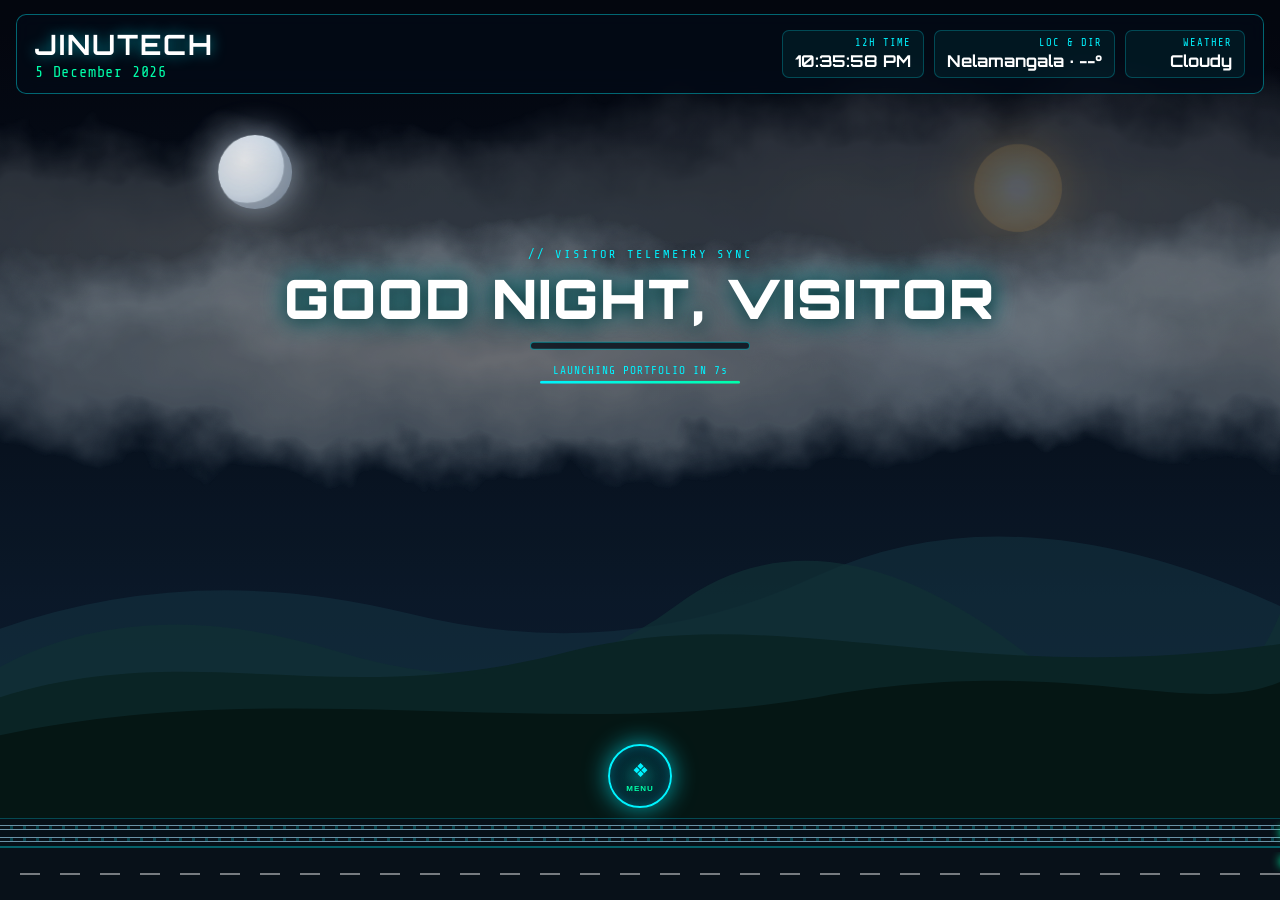
==== commit 702f37b1: "Update index.html" ====
--- a/index.html
+++ b/index.html
@@ -3,1141 +3,1028 @@
 <head>
     <meta charset="UTF-8">
     <meta name="viewport" content="width=device-width, initial-scale=1.0">
-    <title>Jaya Kumar (Jack) — Creative Developer &amp; Systems Architect</title>
+    <title>JINUTECH | Cyber-Physical Environment Engine</title>
     <link rel="preconnect" href="https://fonts.googleapis.com">
     <link rel="preconnect" href="https://fonts.gstatic.com" crossorigin>
-    <link href="https://fonts.googleapis.com/css2?family=Plus+Jakarta+Sans:wght@400;500;600;700;800;900&family=Syne:wght@700;800&family=JetBrains+Mono:wght@500;700&family=Caveat:wght@600&display=swap" rel="stylesheet">
-    <link rel="stylesheet" href="https://cdnjs.cloudflare.com/ajax/libs/font-awesome/6.5.0/css/all.min.css">
+    <link href="https://fonts.googleapis.com/css2?family=Orbitron:wght@600;800;900&family=Share+Tech+Mono&display=swap" rel="stylesheet">
     <style>
         :root {
-            --bg-void: #060709;
-            --bg-surface: #0e1117;
-            --bg-card: rgba(18, 22, 31, 0.85);
-            --neon-orange: #ff551f;
-            --neon-amber: #ff9100;
             --neon-cyan: #00f3ff;
             --neon-green: #00ffaa;
-            --text-pure: #ffffff;
-            --text-secondary: #9aa3b2;
-            --text-muted: #5a6474;
-            --border: rgba(255, 255, 255, 0.08);
-            --border-glow: rgba(255, 85, 31, 0.4);
-            --font-display: 'Syne', sans-serif;
-            --font-body: 'Plus Jakarta Sans', sans-serif;
-            --font-mono: 'JetBrains Mono', monospace;
-            --font-script: 'Caveat', cursive;
+            --neon-amber: #ffaa00;
+            --neon-red: #ff0044;
+            --panel-bg: rgba(4, 11, 24, 0.92);
+            --border-glow: rgba(0, 243, 255, 0.4);
+            --font-hud: 'Share Tech Mono', monospace;
+            --font-title: 'Orbitron', sans-serif;
         }
 
         * {
             margin: 0;
             padding: 0;
             box-sizing: border-box;
+            user-select: none;
             -webkit-tap-highlight-color: transparent;
         }
 
-        html {
-            scroll-behavior: smooth;
-        }
-
-        body {
-            background-color: var(--bg-void);
-            color: var(--text-pure);
-            font-family: var(--font-body);
-            line-height: 1.5;
-            overflow-x: hidden;
-            background-image: 
-                radial-gradient(circle at 10% 10%, rgba(255, 85, 31, 0.08), transparent 45%),
-                radial-gradient(circle at 90% 40%, rgba(0, 243, 255, 0.05), transparent 50%);
-        }
-
-        a {
-            color: inherit;
-            text-decoration: none;
-        }
-
-        /* Ambient Studio Light */
-        .ambient-glow {
+        body, html {
+            width: 100%;
+            height: 100vh;
+            height: 100dvh;
+            overflow: hidden;
+            background-color: #02050b;
+            font-family: var(--font-hud);
+            color: #d8ecff;
+        }
+
+        /* --- PROCEDURAL LIVE SKY --- */
+        .sky-viewport {
             position: fixed;
-            top: -150px;
-            left: 50%;
-            transform: translateX(-50%);
-            width: min(100vw, 900px);
-            height: 480px;
-            background: radial-gradient(circle, rgba(255, 85, 31, 0.22) 0%, rgba(255, 145, 0, 0.08) 45%, transparent 75%);
-            filter: blur(80px);
-            z-index: 0;
+            inset: 0;
+            z-index: 1;
+            background: linear-gradient(180deg, #104882 0%, #2f7ec9 45%, #76b5eb 80%, #b8dbf9 100%);
+            transition: background 1.5s ease, filter 0.6s ease;
+        }
+
+        body.sky-evening .sky-viewport {
+            background: linear-gradient(180deg, #161033 0%, #4a214d 38%, #a04351 70%, #f08953 100%);
+        }
+
+        body.sky-night .sky-viewport {
+            background: linear-gradient(180deg, #020611 0%, #061426 50%, #0d2745 100%);
+        }
+
+        body.weather-cloudy .sky-viewport { filter: saturate(0.8) brightness(0.92); }
+        body.weather-rain .sky-viewport { filter: brightness(0.68) saturate(0.65); }
+
+        /* Celestial Bodies */
+        .celestial-sun, .celestial-moon {
+            position: fixed;
+            border-radius: 50%;
+            z-index: 2;
             pointer-events: none;
-        }
-
-        .container {
-            position: relative;
-            z-index: 1;
-            max-width: 1220px;
-            margin: 0 auto;
-            padding: 0 20px;
-        }
-
-        /* --- STAGE HEADER & DYNAMIC HERO CARD --- */
-        .stage-wrapper {
-            margin: 16px auto 40px;
-        }
-
-        .hero-banner {
-            position: relative;
-            background: radial-gradient(circle at 50% 0%, #ff5e28 0%, #bd3307 36%, #4a1005 72%, #140503 94%, #0e1117 100%);
-            border-radius: 36px;
-            padding: 26px 32px 46px;
+            will-change: transform;
+        }
+
+        .celestial-sun {
+            width: 88px;
+            height: 88px;
+            top: 16%;
+            right: 17%;
+            background: radial-gradient(circle, #ffffff 10%, #fff1a8 30%, #ffaa22 75%, rgba(255,160,0,0) 100%);
+            box-shadow: 0 0 45px rgba(255, 175, 40, 0.8), 0 0 95px rgba(255, 150, 0, 0.4);
+            animation: sunPulse 6s ease-in-out infinite alternate;
+        }
+
+        .celestial-moon {
+            width: 74px;
+            height: 74px;
+            top: 15%;
+            left: 17%;
+            background: radial-gradient(circle at 35% 35%, #ffffff 0%, #d8e5f2 50%, #90a8c0 100%);
+            box-shadow: 0 0 35px rgba(215, 235, 255, 0.7), inset -8px -6px 0 rgba(15, 30, 50, 0.35);
+            opacity: 0;
+            animation: sunPulse 7s ease-in-out infinite alternate;
+        }
+
+        body.sky-night .celestial-sun, body.sky-evening .celestial-sun { opacity: 0.2; }
+        body.sky-night .celestial-moon, body.sky-evening .celestial-moon { opacity: 0.95; }
+
+        @keyframes sunPulse {
+            0% { transform: scale(1) translate3d(0, 0, 0); }
+            100% { transform: scale(1.04) translate3d(8px, -6px, 0); }
+        }
+
+        /* --- CLOUD STAGE --- */
+        .cloud-stage {
+            position: fixed;
+            inset: 0;
+            z-index: 3;
+            pointer-events: none;
             overflow: hidden;
-            border: 1px solid rgba(255, 120, 50, 0.35);
-            box-shadow: 0 25px 70px rgba(189, 51, 7, 0.28), inset 0 0 40px rgba(255, 94, 40, 0.15);
-        }
-
-        @media (max-width: 768px) {
-            .hero-banner {
-                padding: 20px 20px 36px;
-                border-radius: 24px;
-            }
-        }
-
-        /* Header Navigation */
-        .header-bar {
+        }
+
+        .cloud-mass {
+            position: absolute;
+            width: 220vw;
+            height: 48vh;
+            top: 5%;
+            left: -30vw;
+            filter: url(#realistic-clouds) blur(1px);
+            opacity: 0.4;
+            transition: opacity 0.6s ease;
+            animation: cloudDriftSlow 75s linear infinite;
+        }
+
+        .cloud-mass.layer-foreground {
+            top: 13%;
+            opacity: 0.25;
+            animation: cloudDriftFast 45s linear infinite;
+            filter: url(#realistic-clouds) blur(2px);
+        }
+
+        body.weather-cloudy .cloud-mass { opacity: 0.9; }
+        body.weather-cloudy .cloud-mass.layer-foreground { opacity: 0.75; }
+        body.sky-night .cloud-mass { opacity: 0.3; filter: url(#realistic-clouds) brightness(0.45); }
+        body.weather-rain .cloud-mass { opacity: 0.96; filter: url(#realistic-clouds) brightness(0.48); }
+
+        @keyframes cloudDriftSlow { 0% { transform: translate3d(0, 0, 0); } 100% { transform: translate3d(-40vw, 0, 0); } }
+        @keyframes cloudDriftFast { 0% { transform: translate3d(-30vw, 0, 0); } 100% { transform: translate3d(15vw, 0, 0); } }
+
+        /* Rain Streaks from Clouds */
+        .rain-matrix {
+            position: fixed;
+            top: 14%;
+            left: 0;
+            right: 0;
+            bottom: 0;
+            z-index: 4;
+            pointer-events: none;
+            opacity: 0;
+            transition: opacity 0.4s ease;
+            -webkit-mask-image: linear-gradient(to bottom, transparent 0%, black 14%, black 100%);
+            mask-image: linear-gradient(to bottom, transparent 0%, black 14%, black 100%);
+            background-image: repeating-linear-gradient(
+                104deg,
+                rgba(175, 230, 255, 0.36) 0px,
+                rgba(175, 230, 255, 0.36) 1.5px,
+                transparent 1.5px,
+                transparent 22px
+            );
+            animation: rainPour 0.42s linear infinite;
+        }
+        body.weather-rain .rain-matrix { opacity: 1; }
+        @keyframes rainPour { 0% { transform: translate3d(0, -22px, 0); } 100% { transform: translate3d(-6px, 22px, 0); } }
+
+        /* --- VISIBLE MOUNTAIN RIDGES --- */
+        .mountain-container {
+            position: fixed;
+            left: 0;
+            right: 0;
+            bottom: 66px;
+            width: 100%;
+            height: 38vh;
+            z-index: 5;
+            pointer-events: none;
+        }
+
+        .mountain-svg {
+            width: 100%;
+            height: 100%;
+            display: block;
+        }
+
+        /* --- TWO-WAY TRACKS & TWO-LANE HIGHWAY --- */
+        .transit-infrastructure {
+            position: fixed;
+            left: 0;
+            right: 0;
+            bottom: 0;
+            height: 82px;
+            z-index: 6;
+            pointer-events: none;
+        }
+
+        .rail-corridor {
+            position: absolute;
+            top: 0;
+            left: 0;
+            width: 100%;
+            height: 28px;
+            background: #061018;
+            border-top: 1px solid rgba(0, 243, 255, 0.25);
+        }
+
+        .rail-track {
+            position: absolute;
+            left: 0;
+            width: 100%;
+            height: 5px;
+            border-top: 1px solid #6b91a6;
+            border-bottom: 1px solid #6b91a6;
+            background: repeating-linear-gradient(90deg, transparent, transparent 10px, rgba(0, 243, 255, 0.22) 10px, rgba(0, 243, 255, 0.22) 13px);
+        }
+
+        .rail-upper { top: 6px; }
+        .rail-lower { top: 18px; }
+
+        .train-ltr {
+            position: absolute;
+            top: -4px;
+            left: -260px;
+            width: 220px;
+            height: 10px;
             display: flex;
-            justify-content: space-between;
-            align-items: center;
-            position: relative;
-            z-index: 10;
-        }
-
-        .brand-badge {
-            font-family: var(--font-display);
-            font-size: 1.15rem;
-            font-weight: 800;
-            letter-spacing: 1.5px;
-            color: #fff;
+            gap: 2px;
+            animation: trainLTR 15s linear infinite;
+        }
+
+        .train-rtl {
+            position: absolute;
+            top: 8px;
+            left: 100vw;
+            width: 220px;
+            height: 10px;
+            display: flex;
+            gap: 2px;
+            animation: trainRTL 18s linear infinite 2s;
+        }
+
+        .train-car {
+            flex: 1;
+            height: 100%;
+            background: linear-gradient(180deg, #00f3ff, #005588);
+            border-radius: 2px;
+            box-shadow: 0 0 8px rgba(0, 243, 255, 0.45);
+            font-size: 6px;
             display: flex;
             align-items: center;
-            gap: 8px;
-        }
-
-        .brand-badge .dot {
-            width: 8px;
-            height: 8px;
-            border-radius: 50%;
-            background: #fff;
-            box-shadow: 0 0 10px #fff;
-        }
-
-        .nav-links {
-            display: flex;
-            gap: 24px;
-            font-size: 0.88rem;
-            font-weight: 600;
-            color: rgba(255, 255, 255, 0.85);
-        }
-
-        .nav-links a:hover {
-            color: #fff;
-        }
-
-        .btn-deck-trigger {
-            background: #ffffff;
-            color: #0b0d11;
-            font-size: 0.82rem;
+            justify-content: center;
+            color: #000;
             font-weight: 800;
-            padding: 10px 18px;
-            border-radius: 999px;
-            display: inline-flex;
-            align-items: center;
-            gap: 8px;
-            transition: all 0.25s ease;
-            box-shadow: 0 4px 18px rgba(0, 0, 0, 0.25);
-        }
-
-        .btn-deck-trigger:hover, .btn-deck-trigger:active {
-            transform: translateY(-2px);
-            box-shadow: 0 8px 24px rgba(255, 255, 255, 0.35);
-        }
-
-        @media (max-width: 768px) {
-            .nav-links { display: none; }
-        }
-
-        /* Pure Editorial Typography Hero (No photo obstruction) */
-        .hero-headline-block {
-            margin-top: 50px;
-            display: grid;
-            grid-template-columns: 1.3fr 0.9fr;
-            align-items: center;
-            gap: 32px;
-        }
-
-        @media (max-width: 900px) {
-            .hero-headline-block {
-                grid-template-columns: 1fr;
-                margin-top: 36px;
-                text-align: left;
-            }
-        }
-
-        .greeting-eyebrow {
-            font-size: 1.1rem;
-            font-weight: 700;
-            color: rgba(255, 255, 255, 0.92);
-            margin-bottom: 8px;
-            display: block;
-        }
-
-        .hero-big-name {
-            font-family: var(--font-display);
-            font-size: clamp(3.2rem, 8vw, 6.2rem);
-            font-weight: 800;
-            line-height: 0.94;
-            letter-spacing: -0.04em;
-            color: #ffffff;
-            margin-bottom: 18px;
-            text-shadow: 0 4px 25px rgba(0, 0, 0, 0.35);
-        }
-
-        .hero-big-name span {
-            color: #ffe4d6;
-        }
-
-        .hero-lead-text {
-            font-size: 1rem;
-            color: rgba(255, 255, 255, 0.88);
-            line-height: 1.6;
-            max-width: 480px;
-        }
-
-        /* Right Editorial Sidecard */
-        .editorial-side-panel {
-            background: rgba(0, 0, 0, 0.25);
-            border: 1px solid rgba(255, 255, 255, 0.15);
-            border-radius: 24px;
-            padding: 28px;
-            backdrop-filter: blur(14px);
-        }
-
-        .side-quote {
-            font-family: var(--font-display);
-            font-size: clamp(1.4rem, 2.8vw, 1.85rem);
-            font-weight: 800;
-            line-height: 1.25;
-            color: #ffffff;
-            margin-bottom: 12px;
-        }
-
-        .side-subtext {
-            color: rgba(255, 255, 255, 0.8);
-            font-size: 0.88rem;
-            line-height: 1.55;
-            margin-bottom: 20px;
-        }
-
-        .hero-telemetry-badge {
-            display: inline-flex;
-            align-items: center;
-            gap: 10px;
-            font-family: var(--font-mono);
-            font-size: 0.76rem;
-            color: #fff;
-            background: rgba(0, 0, 0, 0.4);
-            border: 1px solid rgba(255, 255, 255, 0.2);
-            padding: 6px 14px;
-            border-radius: 999px;
-        }
-
-        .pulse-core {
-            width: 7px;
-            height: 7px;
-            border-radius: 50%;
-            background: var(--neon-green);
-            box-shadow: 0 0 10px var(--neon-green);
-            animation: pulseDot 2s infinite ease-in-out;
-        }
-
-        /* 4-Pillar Strip */
-        .pillar-strip {
-            margin-top: 42px;
-            padding-top: 24px;
-            border-top: 1px solid rgba(255, 255, 255, 0.18);
-            display: grid;
-            grid-template-columns: repeat(4, 1fr);
-            gap: 16px;
-        }
-
-        @media (max-width: 768px) {
-            .pillar-strip {
-                grid-template-columns: repeat(2, 1fr);
-                gap: 20px;
-            }
-        }
-
-        .pillar-idx {
-            font-family: var(--font-mono);
-            font-size: 0.72rem;
-            color: rgba(255, 255, 255, 0.65);
-            margin-bottom: 4px;
-        }
-
-        .pillar-name {
-            font-size: 0.95rem;
-            font-weight: 800;
-            color: #ffffff;
-            letter-spacing: -0.01em;
-        }
-
-        /* --- LOGO MARQUEE --- */
-        .stack-bar {
-            margin: 28px 0 65px;
-            padding: 18px 24px;
-            background: var(--bg-surface);
-            border-radius: 18px;
-            border: 1px solid var(--border);
+        }
+
+        .train-engine-right {
+            width: 30px;
+            background: #ffaa00;
+            box-shadow: 0 0 10px #ffaa00;
+            border-radius: 2px 5px 2px 2px;
+        }
+
+        .train-engine-left {
+            width: 30px;
+            background: #00ffaa;
+            box-shadow: 0 0 10px #00ffaa;
+            border-radius: 5px 2px 2px 2px;
+        }
+
+        @keyframes trainLTR {
+            0% { transform: translateX(0); }
+            100% { transform: translateX(135vw); }
+        }
+
+        @keyframes trainRTL {
+            0% { transform: translateX(0); }
+            100% { transform: translateX(-135vw); }
+        }
+
+        .highway-road {
+            position: absolute;
+            bottom: 0;
+            left: 0;
+            width: 100%;
+            height: 54px;
+            background: #081119;
+            border-top: 2px solid rgba(0, 243, 255, 0.35);
+        }
+
+        .highway-divider {
+            position: absolute;
+            top: 50%;
+            width: 100%;
+            height: 2px;
+            background: repeating-linear-gradient(90deg, transparent, transparent 20px, rgba(255, 255, 255, 0.45) 20px, rgba(255, 255, 255, 0.45) 40px);
+            transform: translateY(-50%);
+        }
+
+        .lane-upper {
+            position: absolute;
+            top: 4px;
+            left: 0;
+            width: 100%;
+            height: 20px;
+            overflow: hidden;
+        }
+
+        .lane-lower {
+            position: absolute;
+            bottom: 4px;
+            left: 0;
+            width: 100%;
+            height: 20px;
+            overflow: hidden;
+        }
+
+        .vehicle-car {
+            position: absolute;
+            top: 5px;
+            width: 34px;
+            height: 9px;
+            border-radius: 3px;
+            box-shadow: 0 0 10px currentColor;
+        }
+
+        .v-upper-rtl {
+            left: 100vw;
+            background: #00ffaa;
+            color: #00ffaa;
+            animation: laneRTL 11s linear infinite;
+        }
+
+        .v-lower-ltr {
+            left: -50px;
+            background: #ff0044;
+            color: #ff0044;
+            animation: laneLTR 13s linear infinite 2s;
+        }
+
+        @keyframes laneRTL {
+            0% { transform: translateX(0); }
+            100% { transform: translateX(-130vw); }
+        }
+
+        @keyframes laneLTR {
+            0% { transform: translateX(0); }
+            100% { transform: translateX(130vw); }
+        }
+
+        /* --- TELEMETRY HEADER --- */
+        .hud-header {
+            position: fixed;
+            top: 14px;
+            left: 16px;
+            right: 16px;
             display: flex;
             flex-wrap: wrap;
             justify-content: space-between;
             align-items: center;
-            gap: 18px;
-        }
-
-        .stack-title {
-            font-size: 0.82rem;
-            font-weight: 700;
-            color: var(--text-secondary);
-            text-transform: uppercase;
-            letter-spacing: 1px;
-        }
-
-        .stack-pills {
-            display: flex;
-            flex-wrap: wrap;
-            gap: 14px;
-        }
-
-        .pill-tag {
-            font-family: var(--font-mono);
-            font-size: 0.78rem;
-            color: #fff;
-            background: rgba(255, 255, 255, 0.04);
-            border: 1px solid var(--border);
-            padding: 6px 12px;
-            border-radius: 8px;
-            display: inline-flex;
-            align-items: center;
-            gap: 8px;
-            transition: all 0.25s ease;
-        }
-
-        .pill-tag:hover {
-            border-color: var(--neon-orange);
-            color: var(--neon-orange);
-            box-shadow: 0 0 14px rgba(255, 85, 31, 0.25);
-            transform: translateY(-2px);
-        }
-
-        /* --- SECTION SYSTEM --- */
-        .sec-head {
-            margin-bottom: 32px;
-        }
-
-        .sec-tag {
-            font-family: var(--font-mono);
-            font-size: 0.78rem;
-            font-weight: 700;
+            gap: 12px;
+            padding: 12px 18px;
+            background: rgba(3, 10, 22, 0.82);
+            border: 1px solid var(--border-glow);
+            border-radius: 10px;
+            backdrop-filter: blur(8px);
+            z-index: 20;
+        }
+
+        .brand-node h1 {
+            font-family: var(--font-title);
+            font-size: clamp(1.2rem, 3.8vw, 1.75rem);
             letter-spacing: 2px;
-            text-transform: uppercase;
-            color: var(--neon-orange);
-            margin-bottom: 6px;
+            color: #ffffff;
+            text-shadow: 0 0 14px rgba(0, 243, 255, 0.55);
+        }
+
+        .brand-node span {
             display: block;
-        }
-
-        .sec-title {
-            font-family: var(--font-display);
-            font-size: clamp(1.9rem, 4vw, 2.9rem);
-            font-weight: 800;
-            line-height: 1.1;
-            letter-spacing: -0.03em;
-        }
-
-        /* --- NEON FLEX CARDS (SELECTED BUILDS) --- */
-        .builds-grid {
-            display: grid;
-            grid-template-columns: repeat(auto-fit, minmax(290px, 1fr));
-            gap: 22px;
-            margin-bottom: 80px;
-        }
-
-        .build-card {
-            background: var(--bg-card);
-            border: 1px solid var(--border);
-            border-radius: 20px;
-            padding: 26px;
-            display: flex;
-            flex-direction: column;
-            justify-content: space-between;
-            gap: 18px;
-            position: relative;
-            overflow: hidden;
-            transition: all 0.3s cubic-bezier(0.16, 1, 0.3, 1);
-            cursor: pointer;
-        }
-
-        .build-card::before {
-            content: '';
-            position: absolute;
-            inset: 0;
-            border-radius: 20px;
-            padding: 1px;
-            background: linear-gradient(135deg, rgba(255, 85, 31, 0.6), transparent 60%);
-            -webkit-mask: linear-gradient(#fff 0 0) content-box, linear-gradient(#fff 0 0);
-            -webkit-mask-composite: xor;
-            mask-composite: exclude;
-            opacity: 0.35;
-            transition: opacity 0.3s ease;
-        }
-
-        .build-card:hover {
-            transform: translateY(-5px);
-            box-shadow: 0 16px 36px rgba(0, 0, 0, 0.6), 0 0 24px rgba(255, 85, 31, 0.22);
-            border-color: var(--border-glow);
-        }
-
-        .build-card:hover::before {
-            opacity: 1;
-        }
-
-        .card-badge-row {
-            display: flex;
-            justify-content: space-between;
-            align-items: center;
-        }
-
-        .card-cat-badge {
-            font-family: var(--font-mono);
-            font-size: 0.72rem;
-            letter-spacing: 1.5px;
-            color: var(--neon-orange);
-            background: rgba(255, 85, 31, 0.1);
-            border: 1px solid rgba(255, 85, 31, 0.3);
-            padding: 4px 10px;
-            border-radius: 999px;
-            text-transform: uppercase;
-        }
-
-        .card-icon {
-            font-size: 1.2rem;
-            color: var(--text-secondary);
-            transition: color 0.25s ease, transform 0.25s ease;
-        }
-
-        .build-card:hover .card-icon {
-            color: var(--neon-orange);
-            transform: translateX(4px);
-        }
-
-        .card-body h3 {
-            font-family: var(--font-display);
-            font-size: 1.45rem;
-            letter-spacing: -0.02em;
-            margin-bottom: 8px;
-            color: #fff;
-        }
-
-        .card-body p {
-            color: var(--text-secondary);
-            font-size: 0.9rem;
-            line-height: 1.6;
-        }
-
-        .tech-pill-row {
-            display: flex;
-            flex-wrap: wrap;
-            gap: 6px;
-        }
-
-        .tech-pill {
-            font-family: var(--font-mono);
-            font-size: 0.72rem;
-            color: var(--text-muted);
-            background: rgba(255, 255, 255, 0.03);
-            border: 1px solid var(--border);
-            padding: 3px 8px;
-            border-radius: 6px;
-        }
-
-        /* --- ARTIFACTS GALLERY SYSTEM --- */
-        .gallery-controls {
+            color: var(--neon-green);
+            font-size: clamp(0.78rem, 2vw, 0.95rem);
+            letter-spacing: 0.8px;
+            margin-top: 2px;
+        }
+
+        .telemetry-cluster {
             display: flex;
             flex-wrap: wrap;
             gap: 10px;
-            margin-bottom: 24px;
-        }
-
-        .gallery-filter-btn {
-            background: var(--bg-surface);
-            border: 1px solid var(--border);
-            color: var(--text-secondary);
-            padding: 8px 16px;
+        }
+
+        .telemetry-item {
+            background: rgba(0, 243, 255, 0.06);
+            border: 1px solid rgba(0, 243, 255, 0.24);
+            padding: 6px 12px;
+            border-radius: 7px;
+            min-width: 120px;
+            text-align: right;
+        }
+
+        .telemetry-item span {
+            display: block;
+            font-size: 0.65rem;
+            color: var(--neon-cyan);
+            letter-spacing: 1px;
+        }
+
+        .telemetry-item b {
+            display: block;
+            color: #ffffff;
+            font-size: clamp(0.85rem, 2.2vw, 1.02rem);
+            font-family: var(--font-title);
+            margin-top: 2px;
+        }
+
+        /* Center Greeting & Animated Pulse Bar */
+        .center-announcer {
+            position: fixed;
+            top: 35%;
+            left: 50%;
+            transform: translate(-50%, -50%);
+            text-align: center;
+            z-index: 20;
+            pointer-events: none;
+            width: 100%;
+            padding: 0 16px;
+        }
+
+        .greeting-sub {
+            font-size: 0.75rem;
+            letter-spacing: 3px;
+            color: var(--neon-cyan);
+            margin-bottom: 6px;
+            text-transform: uppercase;
+            text-shadow: 0 2px 8px rgba(0, 0, 0, 0.8);
+        }
+
+        .greeting-main {
+            font-family: var(--font-title);
+            font-size: clamp(1.8rem, 5.5vw, 3.4rem);
+            font-weight: 900;
+            color: #ffffff;
+            text-shadow: 0 2px 20px rgba(0, 0, 0, 0.9), 0 0 24px rgba(0, 243, 255, 0.7);
+            letter-spacing: 2px;
+            line-height: 1.15;
+        }
+
+        .vis-anim-wrap {
+            width: min(220px, 60vw);
+            height: 8px;
+            margin: 12px auto 0;
             border-radius: 999px;
-            font-family: var(--font-mono);
-            font-size: 0.78rem;
-            cursor: pointer;
-            transition: all 0.25s ease;
-        }
-
-        .gallery-filter-btn.active, .gallery-filter-btn:hover {
-            background: var(--neon-orange);
-            border-color: var(--neon-orange);
-            color: #fff;
-            box-shadow: 0 0 16px rgba(255, 85, 31, 0.35);
-        }
-
-        .gallery-grid {
-            display: grid;
-            grid-template-columns: repeat(auto-fill, minmax(260px, 1fr));
-            gap: 18px;
-            margin-bottom: 80px;
-        }
-
-        .gallery-item {
-            background: var(--bg-surface);
-            border: 1px solid var(--border);
-            border-radius: 16px;
-            padding: 20px;
+            background: rgba(2, 10, 20, 0.75);
+            border: 1px solid rgba(0, 243, 255, 0.45);
+            overflow: hidden;
+            position: relative;
+        }
+
+        .vis-anim-sweep {
+            position: absolute;
+            top: 0;
+            left: -35%;
+            width: 35%;
+            height: 100%;
+            background: linear-gradient(90deg, transparent, var(--neon-cyan), var(--neon-green), transparent);
+            animation: sweepBar 2.1s ease-in-out infinite;
+        }
+
+        @keyframes sweepBar {
+            0% { transform: translateX(0); }
+            100% { transform: translateX(385%); }
+        }
+
+        /* 8-Second Auto Progress Timer Bar */
+        .countdown-strip {
+            margin: 14px auto 0;
+            width: min(200px, 50vw);
             display: flex;
             flex-direction: column;
-            justify-content: space-between;
-            gap: 14px;
-            transition: all 0.3s ease;
-        }
-
-        .gallery-item.hidden {
-            display: none;
-        }
-
-        .gallery-item:hover {
-            border-color: var(--neon-cyan);
-            transform: translateY(-4px);
-            box-shadow: 0 12px 28px rgba(0, 0, 0, 0.5), 0 0 20px rgba(0, 243, 255, 0.15);
-        }
-
-        .gallery-visual-mock {
-            height: 120px;
-            border-radius: 10px;
-            background: linear-gradient(145deg, #121824, #080b10);
-            border: 1px solid rgba(0, 243, 255, 0.2);
+            align-items: center;
+            gap: 4px;
+        }
+
+        .countdown-label {
+            font-size: 0.7rem;
+            color: var(--neon-cyan);
+            letter-spacing: 1px;
+        }
+
+        .countdown-bar-bg {
+            width: 100%;
+            height: 3px;
+            background: rgba(255, 255, 255, 0.15);
+            border-radius: 3px;
+            overflow: hidden;
+        }
+
+        .countdown-bar-fill {
+            height: 100%;
+            width: 0%;
+            background: linear-gradient(90deg, var(--neon-cyan), var(--neon-green));
+            animation: timerFill 8s linear forwards;
+        }
+
+        @keyframes timerFill {
+            0% { width: 0%; }
+            100% { width: 100%; }
+        }
+
+        /* --- CIRCULAR LAUNCH BUTTON (ON MOUNTAIN) --- */
+        .circular-launcher {
+            position: fixed;
+            bottom: 92px;
+            left: 50%;
+            transform: translateX(-50%);
+            z-index: 30;
+            display: flex;
+            flex-direction: column;
+            align-items: center;
+        }
+
+        .core-orb-btn {
+            width: 64px;
+            height: 64px;
+            border-radius: 50%;
+            background: radial-gradient(circle, rgba(0, 243, 255, 0.28) 0%, rgba(4, 11, 24, 0.95) 75%);
+            border: 2px solid var(--neon-cyan);
+            box-shadow: 0 0 24px rgba(0, 243, 255, 0.65), inset 0 0 14px rgba(0, 243, 255, 0.4);
+            cursor: pointer;
             display: flex;
             flex-direction: column;
             align-items: center;
             justify-content: center;
-            font-family: var(--font-mono);
+            transition: all 0.3s ease;
+        }
+
+        .core-orb-btn:hover, .core-orb-btn:active {
+            transform: scale(1.08);
+            box-shadow: 0 0 32px var(--neon-cyan), inset 0 0 22px var(--neon-green);
+            border-color: var(--neon-green);
+        }
+
+        .orb-icon {
+            font-size: 19px;
+            color: var(--neon-cyan);
+            transition: transform 0.35s ease;
+        }
+
+        .orb-tag {
+            font-size: 8px;
+            letter-spacing: 1px;
+            color: var(--neon-green);
+            margin-top: 2px;
+            font-weight: bold;
+        }
+
+        .launcher-menu {
+            position: absolute;
+            bottom: 78px;
+            width: min(92vw, 370px);
+            background: var(--panel-bg);
+            border: 1px solid var(--border-glow);
+            border-radius: 14px;
+            padding: 15px;
+            backdrop-filter: blur(14px);
+            box-shadow: 0 10px 40px rgba(0, 0, 0, 0.8), 0 0 20px rgba(0, 243, 255, 0.3);
+            display: none;
+            flex-direction: column;
+            gap: 9px;
+            transform-origin: bottom center;
+            animation: menuPopup 0.25s ease forwards;
+        }
+
+        .launcher-menu.open { display: flex; }
+
+        @keyframes menuPopup {
+            from { opacity: 0; transform: scale(0.88) translateY(14px); }
+            to { opacity: 1; transform: scale(1) translateY(0); }
+        }
+
+        .menu-title {
+            font-size: 0.72rem;
+            letter-spacing: 2px;
+            color: var(--neon-cyan);
+            text-align: center;
+            border-bottom: 1px solid rgba(0, 243, 255, 0.2);
+            padding-bottom: 6px;
+        }
+
+        .launch-btn {
+            background: rgba(0, 243, 255, 0.08);
+            border: 1px solid rgba(0, 243, 255, 0.3);
+            color: #ffffff;
+            padding: 11px 14px;
+            border-radius: 8px;
+            font-family: var(--font-hud);
             font-size: 0.82rem;
-            color: var(--neon-cyan);
-            gap: 8px;
-        }
-
-        .gallery-item h4 {
-            font-family: var(--font-display);
-            font-size: 1.05rem;
-            color: #fff;
-        }
-
-        .gallery-item p {
-            color: var(--text-secondary);
-            font-size: 0.82rem;
-            line-height: 1.5;
-        }
-
-        /* --- EDUCATION, WORKFLOW & SIGNATURE TRIO --- */
-        .editorial-trio {
-            display: grid;
-            grid-template-columns: 1fr 1fr 1fr;
-            gap: 22px;
-            margin-bottom: 80px;
-        }
-
-        @media (max-width: 960px) {
-            .editorial-trio {
-                grid-template-columns: 1fr;
-            }
-        }
-
-        .trio-card {
-            background: var(--bg-card);
-            border: 1px solid var(--border);
-            border-radius: 20px;
-            padding: 28px;
-            display: flex;
-            flex-direction: column;
-            justify-content: space-between;
-        }
-
-        .trio-label {
-            font-family: var(--font-mono);
-            font-size: 0.8rem;
-            letter-spacing: 2px;
-            text-transform: uppercase;
-            color: var(--text-pure);
-            margin-bottom: 20px;
-            display: block;
-        }
-
-        .timeline-list {
-            display: flex;
-            flex-direction: column;
-            gap: 18px;
-            margin-bottom: 22px;
-        }
-
-        .timeline-row {
-            display: flex;
-            justify-content: space-between;
-            align-items: baseline;
-            border-bottom: 1px solid var(--border);
-            padding-bottom: 10px;
-            gap: 12px;
-        }
-
-        .timeline-row strong {
-            display: block;
-            font-size: 0.9rem;
-            color: #fff;
-        }
-
-        .timeline-row span {
-            font-size: 0.78rem;
-            color: var(--text-secondary);
-        }
-
-        .timeline-row small {
-            font-family: var(--font-mono);
-            font-size: 0.74rem;
-            color: var(--neon-amber);
-            white-space: nowrap;
-        }
-
-        /* Workflow Steps */
-        .workflow-col {
-            display: flex;
-            flex-direction: column;
-            gap: 16px;
-        }
-
-        .wf-node {
-            display: flex;
-            gap: 14px;
-            align-items: flex-start;
-        }
-
-        .wf-num {
-            width: 28px;
-            height: 28px;
-            border-radius: 50%;
-            background: rgba(255, 85, 31, 0.12);
-            border: 1px solid var(--border-glow);
-            color: var(--neon-orange);
-            font-family: var(--font-mono);
-            font-size: 0.74rem;
-            font-weight: 700;
+            letter-spacing: 1px;
+            cursor: pointer;
             display: flex;
             align-items: center;
+            justify-content: space-between;
+            transition: all 0.2s ease;
+        }
+
+        .launch-btn:hover {
+            background: var(--neon-cyan);
+            color: #000;
+        }
+
+        .launch-btn.secure {
+            border-color: rgba(255, 0, 68, 0.5);
+            background: rgba(255, 0, 68, 0.08);
+        }
+
+        .launch-btn.secure:hover {
+            background: var(--neon-red);
+            color: #fff;
+        }
+
+        .store-subdrawer {
+            display: none;
+            flex-direction: column;
+            gap: 6px;
+            margin-top: 2px;
+            padding: 8px;
+            background: rgba(0, 5, 12, 0.75);
+            border-radius: 6px;
+            border: 1px dashed rgba(0, 243, 255, 0.3);
+        }
+
+        .store-subdrawer.active { display: flex; }
+
+        .sub-site-btn {
+            background: rgba(0, 243, 255, 0.1);
+            border: 1px solid rgba(0, 243, 255, 0.22);
+            color: #aae0fa;
+            padding: 8px 10px;
+            border-radius: 4px;
+            font-size: 0.74rem;
+            cursor: pointer;
+            text-align: left;
+        }
+
+        .sub-site-btn:hover {
+            background: rgba(0, 255, 170, 0.2);
+            color: #fff;
+        }
+
+        #auth-modal {
+            position: fixed;
+            inset: 0;
+            background: rgba(0, 5, 12, 0.9);
+            backdrop-filter: blur(8px);
+            display: none;
             justify-content: center;
-            flex-shrink: 0;
-        }
-
-        .wf-copy strong {
-            display: block;
-            font-family: var(--font-mono);
-            font-size: 0.8rem;
-            text-transform: uppercase;
-            color: var(--neon-orange);
-            margin-bottom: 2px;
-        }
-
-        .wf-copy p {
-            font-size: 0.78rem;
-            color: var(--text-secondary);
-            line-height: 1.45;
-        }
-
-        /* Manifesto Signature Box */
-        .manifesto-box {
-            background: linear-gradient(145deg, #ff551f, #c73200);
-            border: 1px solid rgba(255, 255, 255, 0.2);
-            color: #ffffff;
-            box-shadow: 0 16px 45px rgba(255, 85, 31, 0.35);
-        }
-
-        .quote-glyph {
-            font-size: 2.4rem;
-            opacity: 0.45;
-            line-height: 1;
-            margin-bottom: 8px;
-        }
-
-        .manifesto-text {
-            font-size: 1.25rem;
-            font-weight: 800;
-            line-height: 1.4;
-            margin-bottom: 22px;
-        }
-
-        .signature-text {
-            font-family: var(--font-script);
-            font-size: 2.8rem;
-            line-height: 1;
-            margin-bottom: 20px;
-        }
-
-        .deck-shortcut-btn {
-            display: flex;
-            justify-content: space-between;
             align-items: center;
-            font-family: var(--font-mono);
-            font-size: 0.8rem;
-            font-weight: 700;
-            letter-spacing: 1px;
-            text-transform: uppercase;
-            border-top: 1px solid rgba(255, 255, 255, 0.3);
-            padding-top: 14px;
-        }
-
-        /* --- CONTACT DOCK --- */
-        .contact-dock {
-            background: var(--bg-surface);
-            border: 1px solid var(--border);
-            border-radius: 24px;
-            padding: 42px 36px;
-            display: grid;
-            grid-template-columns: 1.2fr 0.8fr;
-            gap: 36px;
-            align-items: center;
-            margin-bottom: 60px;
-        }
-
-        @media (max-width: 800px) {
-            .contact-dock {
-                grid-template-columns: 1fr;
-                padding: 28px 22px;
-            }
-        }
-
-        .contact-dock h2 {
-            font-family: var(--font-display);
-            font-size: clamp(2.2rem, 4.5vw, 3.2rem);
-            font-weight: 800;
-            line-height: 1;
-            margin-bottom: 12px;
-        }
-
-        .contact-dock h2 span {
-            color: var(--neon-orange);
-        }
-
-        .contact-links {
-            display: flex;
-            flex-direction: column;
-            gap: 14px;
-        }
-
-        .contact-row-link {
-            display: flex;
-            align-items: center;
-            gap: 14px;
-            font-family: var(--font-mono);
-            font-size: 0.88rem;
-            color: #fff;
-            transition: color 0.2s ease;
-        }
-
-        .contact-row-link i {
-            color: var(--neon-orange);
-            font-size: 1.15rem;
-            width: 22px;
-        }
-
-        .contact-row-link:hover {
-            color: var(--neon-amber);
-        }
-
-        /* Footer */
-        footer {
-            border-top: 1px solid var(--border);
-            padding: 26px 0 38px;
-            display: flex;
-            justify-content: space-between;
-            align-items: center;
-            font-family: var(--font-mono);
-            font-size: 0.78rem;
-            color: var(--text-muted);
-        }
-
-        @media (max-width: 600px) {
-            footer {
-                flex-direction: column;
-                gap: 12px;
-                text-align: center;
-            }
+            z-index: 100;
+            padding: 16px;
+        }
+
+        .auth-card {
+            width: min(92vw, 360px);
+            background: var(--panel-bg);
+            border: 1px solid var(--neon-cyan);
+            border-radius: 10px;
+            padding: 22px;
+            text-align: center;
+        }
+
+        .auth-card input {
+            width: 100%;
+            background: rgba(0, 0, 0, 0.65);
+            border: 1px solid var(--border-glow);
+            padding: 11px;
+            text-align: center;
+            font-family: var(--font-hud);
+            font-size: 1.05rem;
+            color: var(--neon-cyan);
+            margin: 14px 0;
+            letter-spacing: 3px;
+            outline: none;
+            border-radius: 4px;
         }
     </style>
 </head>
-<body>
-
-    <div class="ambient-glow" aria-hidden="true"></div>
-
-    <div class="container">
-
-        <!-- --- SUNSET STAGE HERO --- -->
-        <div class="stage-wrapper">
-            <section class="hero-banner">
-                <header class="header-bar">
-                    <a href="index.html" class="brand-badge">
-                        <span class="dot"></span> JINUTECH
-                    </a>
-                    <nav class="nav-links">
-                        <a href="#builds">Builds</a>
-                        <a href="#gallery">Gallery</a>
-                        <a href="#about">Experience</a>
-                        <a href="#contact">Contact</a>
-                    </nav>
-                    <a href="index.html" class="btn-deck-trigger">
-                        <span>Environment Deck</span> <i class="fas fa-arrow-right"></i>
-                    </a>
-                </header>
-
-                <div class="hero-headline-block">
-                    <div>
-                        <span class="greeting-eyebrow">Hey, I'm</span>
-                        <h1 class="hero-big-name">
-                            Jaya<br>
-                            <span>Kumar</span>
-                        </h1>
-                        <p class="hero-lead-text">
-                            Software &amp; Python developer based in Nelamangala, Bengaluru. Focused on local-first data systems, mobile safety engines, and resilient web engineering.
-                        </p>
-                    </div>
-
-                    <div class="editorial-side-panel">
-                        <div class="side-quote">
-                            Great systems feel effortless.
-                        </div>
-                        <p class="side-subtext">
-                            Zero-cloud mobile execution, local SQLite storage, and clean automated architectures designed to stay dependable under load.
-                        </p>
-                        <div class="hero-telemetry-badge">
-                            <span class="pulse-core"></span>
-                            <span>BENGALURU GRID // ONLINE</span>
-                        </div>
-                    </div>
-                </div>
-
-                <div class="pillar-strip">
-                    <div>
-                        <div class="pillar-idx">#01</div>
-                        <div class="pillar-name">Python Backend</div>
-                    </div>
-                    <div>
-                        <div class="pillar-idx">#02</div>
-                        <div class="pillar-name">Mobile Security</div>
-                    </div>
-                    <div>
-                        <div class="pillar-idx">#03</div>
-                        <div class="pillar-name">Web Architecture</div>
-                    </div>
-                    <div>
-                        <div class="pillar-idx">#04</div>
-                        <div class="pillar-name">Local Voice AI</div>
-                    </div>
-                </div>
-            </section>
-
-            <!-- Stack Bar -->
-            <div class="stack-bar">
-                <span class="stack-title">Core Development Stack</span>
-                <div class="stack-pills">
-                    <span class="pill-tag"><i class="fab fa-python"></i> Python</span>
-                    <span class="pill-tag"><i class="fab fa-android"></i> Android</span>
-                    <span class="pill-tag"><i class="fab fa-js"></i> JavaScript</span>
-                    <span class="pill-tag"><i class="fas fa-database"></i> SQLite / MySQL</span>
-                    <span class="pill-tag"><i class="fab fa-github"></i> Git / GitHub</span>
-                    <span class="pill-tag"><i class="fab fa-html5"></i> HTML5 / CSS3</span>
-                </div>
+<body class="sky-day weather-cloudy">
+
+    <div class="sky-viewport" id="sky-viewport"></div>
+    <div class="celestial-sun"></div>
+    <div class="celestial-moon"></div>
+
+    <div class="cloud-stage">
+        <svg style="position: absolute; width: 0; height: 0;">
+            <filter id="realistic-clouds" x="0%" y="0%" width="100%" height="100%">
+                <feTurbulence type="fractalNoise" baseFrequency="0.012" numOctaves="4" seed="42" result="noise" />
+                <feDisplacementMap in="SourceGraphic" in2="noise" scale="65" xChannelSelector="R" yChannelSelector="G" />
+            </filter>
+        </svg>
+
+        <svg class="cloud-mass" viewBox="0 0 1200 400" preserveAspectRatio="none">
+            <defs>
+                <radialGradient id="cloudGrad1" cx="50%" cy="50%" r="50%">
+                    <stop offset="0%" stop-color="#ffffff" stop-opacity="0.95"/>
+                    <stop offset="55%" stop-color="#eaf3fc" stop-opacity="0.8"/>
+                    <stop offset="100%" stop-color="#cfdfee" stop-opacity="0"/>
+                </radialGradient>
+            </defs>
+            <ellipse cx="250" cy="180" rx="240" ry="110" fill="url(#cloudGrad1)"/>
+            <ellipse cx="600" cy="160" rx="320" ry="140" fill="url(#cloudGrad1)"/>
+            <ellipse cx="980" cy="190" rx="260" ry="120" fill="url(#cloudGrad1)"/>
+        </svg>
+
+        <svg class="cloud-mass layer-foreground" viewBox="0 0 1200 400" preserveAspectRatio="none">
+            <defs>
+                <radialGradient id="cloudGrad2" cx="50%" cy="50%" r="50%">
+                    <stop offset="0%" stop-color="#ffffff" stop-opacity="0.75"/>
+                    <stop offset="65%" stop-color="#dfeefa" stop-opacity="0.55"/>
+                    <stop offset="100%" stop-color="#bed6ec" stop-opacity="0"/>
+                </radialGradient>
+            </defs>
+            <ellipse cx="380" cy="220" rx="310" ry="120" fill="url(#cloudGrad2)"/>
+            <ellipse cx="820" cy="200" rx="340" ry="130" fill="url(#cloudGrad2)"/>
+        </svg>
+    </div>
+
+    <div class="rain-matrix"></div>
+
+    <!-- MOUNTAIN RIDGES -->
+    <div class="mountain-container">
+        <svg class="mountain-svg" viewBox="0 0 1440 450" preserveAspectRatio="none">
+            <path d="M0,180 Q220,90 460,160 T920,110 T1440,150 L1440,450 L0,450 Z" fill="#183a48" opacity="0.45" />
+            <path d="M0,230 Q160,130 380,210 T760,150 T1140,200 T1440,160 L1440,450 L0,450 Z" fill="#102f35" opacity="0.75" />
+            <path d="M0,270 C220,190 380,290 640,210 C880,140 1080,260 1440,200 L1440,450 L0,450 Z" fill="#0b2424" opacity="0.9" />
+            <path d="M0,320 C320,240 620,330 920,270 C1200,210 1340,300 1440,250 L1440,450 L0,450 Z" fill="#051614" />
+        </svg>
+    </div>
+
+    <!-- TWO-WAY TRAIN TRACKS & TWO-LANE HIGHWAY -->
+    <div class="transit-infrastructure">
+        <div class="rail-corridor">
+            <div class="rail-track rail-upper"></div>
+            <div class="train-ltr">
+                <div class="train-car">NET</div>
+                <div class="train-car">HTML</div>
+                <div class="train-car">CSS</div>
+                <div class="train-car train-engine-right">SYS</div>
+            </div>
+
+            <div class="rail-track rail-lower"></div>
+            <div class="train-rtl">
+                <div class="train-car train-engine-left">AI</div>
+                <div class="train-car">JS</div>
+                <div class="train-car">PY</div>
+                <div class="train-car">SEC</div>
             </div>
         </div>
 
-        <!-- --- SELECTED BUILDS (NEON FLEX CARDS) --- -->
-        <section id="builds">
-            <div class="sec-head">
-                <span class="sec-tag">// OPERATIONAL CORE</span>
-                <h2 class="sec-title">Selected Software Builds</h2>
+        <div class="highway-road">
+            <div class="lane-upper">
+                <div class="vehicle-car v-upper-rtl"></div>
             </div>
-
-            <div class="builds-grid">
-                <!-- Build 1: Raksha-Suraksha -->
-                <article class="build-card" onclick="handleCardNav('https://jayakumar-2004.github.io/Sentinel-Web-Command/')">
-                    <div class="card-badge-row">
-                        <span class="card-cat-badge">Mobile Safety</span>
-                        <i class="fas fa-shield-halved card-icon"></i>
-                    </div>
-                    <div class="card-body">
-                        <h3>Raksha-Suraksha</h3>
-                        <p>Personal safety and anti-theft mobile architecture with silent SMS SOS routing, remote lock triggers, and offline geolocation radar.</p>
-                    </div>
-                    <div class="tech-pill-row">
-                        <span class="tech-pill">Android</span>
-                        <span class="tech-pill">Java</span>
-                        <span class="tech-pill">Offline Maps</span>
-                    </div>
-                </article>
-
-                <!-- Build 2: J.A.R.V.I.S. / Leo -->
-                <article class="build-card" onclick="handleCardNav('#about')">
-                    <div class="card-badge-row">
-                        <span class="card-cat-badge">Voice Intelligence</span>
-                        <i class="fas fa-microphone-lines card-icon"></i>
-                    </div>
-                    <div class="card-body">
-                        <h3>J.A.R.V.I.S. / Leo</h3>
-                        <p>Fully offline desktop and mobile voice engine built using Vosk speech models, local Python intent handlers, and real-time TTS synthesis.</p>
-                    </div>
-                    <div class="tech-pill-row">
-                        <span class="tech-pill">Python</span>
-                        <span class="tech-pill">Vosk</span>
-                        <span class="tech-pill">Offline LLM</span>
-                    </div>
-                </article>
-
-                <!-- Build 3: JINUTECH Deck -->
-                <article class="build-card" onclick="handleCardNav('index.html')">
-                    <div class="card-badge-row">
-                        <span class="card-cat-badge">Atmospheric Hub</span>
-                        <i class="fas fa-cloud-sun card-icon"></i>
-                    </div>
-                    <div class="card-body">
-                        <h3>JINUTECH Deck</h3>
-                        <p>Time-synchronized cyber-physical environment engine featuring live local sun/moon elevation, procedural clouds, and three-option launch routing.</p>
-                    </div>
-                    <div class="tech-pill-row">
-                        <span class="tech-pill">HTML5</span>
-                        <span class="tech-pill">CSS Shaders</span>
-                        <span class="tech-pill">Geolocation</span>
-                    </div>
-                </article>
+            <div class="highway-divider"></div>
+            <div class="lane-lower">
+                <div class="vehicle-car v-lower-ltr"></div>
             </div>
-        </section>
-
-        <!-- --- ARTIFACTS GALLERY --- -->
-        <section id="gallery">
-            <div class="sec-head">
-                <span class="sec-tag">// ARTIFACTS &amp; LABS</span>
-                <h2 class="sec-title">Project Gallery</h2>
+        </div>
+    </div>
+
+    <!-- HUD TELEMETRY HEADER -->
+    <header class="hud-header">
+        <div class="brand-node">
+            <h1>JINUTECH</h1>
+            <span id="date-full-display">19 November 2026</span>
+        </div>
+
+        <div class="telemetry-cluster">
+            <div class="telemetry-item">
+                <span>12H TIME</span>
+                <b id="time-12h-display">--:--:-- --</b>
             </div>
-
-            <div class="gallery-controls">
-                <button class="gallery-filter-btn active" onclick="filterGallery('all', this)">All Artifacts</button>
-                <button class="gallery-filter-btn" onclick="filterGallery('mobile', this)">Mobile &amp; Security</button>
-                <button class="gallery-filter-btn" onclick="filterGallery('python', this)">Python &amp; AI</button>
-                <button class="gallery-filter-btn" onclick="filterGallery('web', this)">Web &amp; Cloud</button>
+            <div class="telemetry-item">
+                <span>LOC &amp; DIR</span>
+                <b id="loc-dir-display">Nelamangala · --°</b>
             </div>
-
-            <div class="gallery-grid" id="gallery-grid">
-                <div class="gallery-item" data-category="mobile">
-                    <div class="gallery-visual-mock">
-                        <i class="fas fa-mobile-screen-button fa-2x"></i>
-                        <span>ANDROID APK CORE</span>
-                    </div>
-                    <div>
-                        <h4>Raksha Anti-Theft Sentinel</h4>
-                        <p>Offline device security and silent emergency beacon system.</p>
-                    </div>
-                </div>
-
-                <div class="gallery-item" data-category="python">
-                    <div class="gallery-visual-mock">
-                        <i class="fas fa-wave-square fa-2x"></i>
-                        <span>VOSK RECOGNIZER</span>
-                    </div>
-                    <div>
-                        <h4>Leo Offline Voice Agent</h4>
-                        <p>Zero-cloud voice assistant running directly on localized hardware.</p>
-                    </div>
-                </div>
-
-                <div class="gallery-item" data-category="web">
-                    <div class="gallery-visual-mock">
-                        <i class="fas fa-network-wired fa-2x"></i>
-                        <span>WEB COMMAND PORTAL</span>
-                    </div>
-                    <div>
-                        <h4>Sentinel Web Command</h4>
-                        <p>Centralized client web interface for sending encrypted device directives.</p>
-                    </div>
-                </div>
-
-                <div class="gallery-item" data-category="python">
-                    <div class="gallery-visual-mock">
-                        <i class="fas fa-database fa-2x"></i>
-                        <span>SQLITE PIPELINE</span>
-                    </div>
-                    <div>
-                        <h4>Local Inventory &amp; ERP</h4>
-                        <p>Lightweight transactional accounting system built for mobile terminals.</p>
-                    </div>
-                </div>
+            <div class="telemetry-item">
+                <span>WEATHER</span>
+                <b id="weather-display">Cloudy</b>
             </div>
-        </section>
-
-        <!-- --- EDUCATION, WORKFLOW & SIGNATURE --- -->
-        <section id="about">
-            <div class="editorial-trio">
-                <div class="trio-card">
-                    <div>
-                        <span class="trio-label">Education &amp; Background</span>
-                        <div class="timeline-list">
-                            <div class="timeline-row">
-                                <div>
-                                    <strong>BCA Degree (NEP)</strong>
-                                    <span>Harsha Institute · Bangalore Univ</span>
-                                </div>
-                                <small>7.26 CGPA</small>
-                            </div>
-                            <div class="timeline-row">
-                                <div>
-                                    <strong>Python Developer Intern</strong>
-                                    <span>Codec Technologies</span>
-                                </div>
-                                <small>MAY 2026</small>
-                            </div>
-                        </div>
-                    </div>
-                    <div>
-                        <span class="trio-label" style="margin-bottom: 12px;">Core Tooling</span>
-                        <div class="tech-pill-row">
-                            <span class="tech-pill">Python</span>
-                            <span class="tech-pill">Android</span>
-                            <span class="tech-pill">JavaScript</span>
-                            <span class="tech-pill">SQL / MySQL</span>
-                            <span class="tech-pill">PHP</span>
-                            <span class="tech-pill">Git / GitHub</span>
-                        </div>
-                    </div>
-                </div>
-
-                <div class="trio-card">
-                    <span class="trio-label">Engineering Workflow</span>
-                    <div class="workflow-col">
-                        <div class="wf-node">
-                            <div class="wf-num">01</div>
-                            <div class="wf-copy">
-                                <strong>Problem Scope</strong>
-                                <p>Defining security criteria, privacy limits, and fast hardware bounds.</p>
-                            </div>
-                        </div>
-                        <div class="wf-node">
-                            <div class="wf-num">02</div>
-                            <div class="wf-copy">
-                                <strong>Local-First Design</strong>
-                                <p>Designing localized databases and offline pipelines that never leak telemetry.</p>
-                            </div>
-                        </div>
-                        <div class="wf-node">
-                            <div class="wf-num">03</div>
-                            <div class="wf-copy">
-                                <strong>Implementation</strong>
-                                <p>Writing modular, readable code across Python, web stacks, and Android.</p>
-                            </div>
-                        </div>
-                        <div class="wf-node">
-                            <div class="wf-num">04</div>
-                            <div class="wf-copy">
-                                <strong>Physical Hardware Profiling</strong>
-                                <p>Benchmarking execution speed and power draw directly on client devices.</p>
-                            </div>
-                        </div>
-                    </div>
-                </div>
-
-                <div class="trio-card manifesto-box">
-                    <div>
-                        <div class="quote-glyph">“</div>
-                        <div class="manifesto-text">
-                            Good software runs locally, protects privacy, and stays fast under pressure.
-                        </div>
-                    </div>
-                    <div>
-                        <div class="signature-text">Jack</div>
-                        <a href="index.html" class="deck-shortcut-btn">
-                            <span>Return to Environment Deck</span>
-                            <i class="fas fa-arrow-right"></i>
-                        </a>
-                    </div>
-                </div>
+        </div>
+    </header>
+
+    <!-- CENTER VISITOR GREETING + 8-SEC AUTO REDIRECT -->
+    <div class="center-announcer">
+        <div class="greeting-sub">// VISITOR TELEMETRY SYNC</div>
+        <h2 class="greeting-main" id="greeting-main">GOOD AFTERNOON, VISITOR</h2>
+        <div class="vis-anim-wrap">
+            <div class="vis-anim-sweep"></div>
+        </div>
+        <div class="countdown-strip">
+            <span class="countdown-label" id="timer-text">LAUNCHING PORTFOLIO IN 8s</span>
+            <div class="countdown-bar-bg">
+                <div class="countdown-bar-fill"></div>
             </div>
-        </section>
-
-        <!-- --- CONTACT DOCK --- -->
-        <section id="contact">
-            <div class="contact-dock">
-                <div>
-                    <h2>Let's Build <span>Together</span></h2>
-                    <p style="color: var(--text-secondary); font-size: 0.92rem; line-height: 1.6; margin-bottom: 20px;">
-                        Open for entry-level Python backend, software engineering, and full-stack development opportunities across Bengaluru.
-                    </p>
-                    <a href="https://github.com/starktechdev26" target="_blank" rel="noopener" class="btn-deck-trigger">
-                        <span>Explore GitHub Profile</span> <i class="fab fa-github"></i>
-                    </a>
-                </div>
-
-                <div class="contact-links">
-                    <a href="https://github.com/starktechdev26" target="_blank" rel="noopener" class="contact-row-link">
-                        <i class="fab fa-github"></i>
-                        <span>github.com/starktechdev26</span>
-                    </a>
-                    <a href="https://github.com/JayaKumar-2004" target="_blank" rel="noopener" class="contact-row-link">
-                        <i class="fas fa-code-branch"></i>
-                        <span>github.com/JayaKumar-2004</span>
-                    </a>
-                    <div class="contact-row-link">
-                        <i class="fas fa-location-dot"></i>
-                        <span>Nelamangala, Bengaluru, Karnataka</span>
-                    </div>
-                </div>
+        </div>
+    </div>
+
+    <!-- CIRCULAR COMMAND TRIGGER ON MOUNTAIN -->
+    <div class="circular-launcher">
+        <div class="launcher-menu" id="launcher-menu">
+            <div class="menu-title">// COMMAND &amp; LAUNCH MATRIX</div>
+
+            <button class="launch-btn" onclick="openPortfolio()">
+                <span>PUBLIC PORTFOLIO</span>
+                <span>➔</span>
+            </button>
+
+            <button class="launch-btn secure" onclick="openAuth()">
+                <span>ENCRYPTED HUB [LOCK]</span>
+                <span>⚿</span>
+            </button>
+
+            <button class="launch-btn" onclick="toggleStoreSubdrawer()">
+                <span>SITES STORE (3)</span>
+                <span id="store-arrow">▼</span>
+            </button>
+
+            <div class="store-subdrawer" id="store-subdrawer">
+                <button class="sub-site-btn" onclick="launchSite('portfolio.html')">
+                    01 · PORTFOLIO SITE (Interactive Builds)
+                </button>
+                <button class="sub-site-btn" onclick="launchSite('https://jayakumar-2004.github.io/Sentinel-Web-Command/')">
+                    02 · RAKSHA-SURAKSHA WEB (Live Terminal)
+                </button>
+                <button class="sub-site-btn" onclick="openAuth()">
+                    03 · STARK MASTER OS (Encrypted Control)
+                </button>
             </div>
-        </section>
-
-        <footer>
-            <div>© 2026 Jaya Kumar · JINUTECH</div>
-            <div>Built for High Speed &amp; Precision</div>
-        </footer>
-
+        </div>
+
+        <button class="core-orb-btn" id="core-orb-btn" onclick="toggleLauncherMenu()" aria-label="Toggle Navigation Hub">
+            <div class="orb-icon" id="orb-icon">❖</div>
+            <span class="orb-tag">MENU</span>
+        </button>
     </div>
 
+    <!-- AUTHENTICATION MODAL -->
+    <div id="auth-modal">
+        <div class="auth-card">
+            <h3>ENCRYPTED HUB LOCK</h3>
+            <p style="font-size: 0.74rem; color: #9ec5e8;">ENTER MASTER PASSPHRASE</p>
+            <input type="password" id="gate-pass" placeholder="••••••••" maxlength="32">
+            <div style="display: flex; gap: 10px;">
+                <button class="launch-btn" style="flex: 1; justify-content: center;" onclick="closeAuth()">CANCEL</button>
+                <button class="launch-btn" style="flex: 1; justify-content: center; border-color: var(--neon-green); color: var(--neon-green);" onclick="validatePass()">UNLOCK</button>
+            </div>
+            <div id="auth-error" style="color: var(--neon-red); font-size: 0.75rem; margin-top: 10px; display: none;">[ ACCESS DENIED ]</div>
+        </div>
+    </div>
+
     <script>
-        // Gallery Filter Logic
-        function filterGallery(category, btn) {
-            document.querySelectorAll(".gallery-filter-btn").forEach(b => b.classList.remove("active"));
-            btn.classList.add("active");
-
-            const items = document.querySelectorAll(".gallery-item");
-            items.forEach(item => {
-                if (category === "all" || item.getAttribute("data-category") === category) {
-                    item.classList.remove("hidden");
-                } else {
-                    item.classList.add("hidden");
+        let weatherState = 1; // 0: Clear, 1: Cloudy, 2: Rain
+        let currentHeading = null;
+        let currentLocLabel = "Nelamangala";
+        let isRedirecting = false;
+
+        function applySkyAndWeatherClasses() {
+            const h = new Date().getHours();
+            document.body.classList.remove("sky-day", "sky-evening", "sky-night", "weather-clear", "weather-cloudy", "weather-rain");
+
+            if (h >= 5 && h < 17) document.body.classList.add("sky-day");
+            else if (h >= 17 && h < 20) document.body.classList.add("sky-evening");
+            else document.body.classList.add("sky-night");
+
+            if (weatherState === 0) document.body.classList.add("weather-clear");
+            else if (weatherState === 1) document.body.classList.add("weather-cloudy");
+            else document.body.classList.add("weather-rain");
+        }
+
+        function headingToCardinal(deg) {
+            if (typeof deg !== "number" || Number.isNaN(deg)) return "--°";
+            const dirs = ["N", "NE", "E", "SE", "S", "SW", "W", "NW"];
+            const idx = Math.round(((deg % 360) + 360) % 360 / 45) % 8;
+            return `${Math.round(deg)}° ${dirs[idx]}`;
+        }
+
+        function updateLocDirText() {
+            document.getElementById("loc-dir-display").innerText = `${currentLocLabel} · ${headingToCardinal(currentHeading)}`;
+        }
+
+        function updateClockAndGreeting() {
+            const now = new Date();
+            const h = now.getHours();
+
+            document.getElementById("date-full-display").innerText = now.toLocaleDateString("en-GB", {
+                day: "numeric",
+                month: "long",
+                year: "numeric"
+            });
+
+            document.getElementById("time-12h-display").innerText = now.toLocaleTimeString("en-US", {
+                hour: "2-digit",
+                minute: "2-digit",
+                second: "2-digit",
+                hour12: true
+            });
+
+            let greet = "GOOD MORNING, VISITOR";
+            if (h >= 12 && h < 17) greet = "GOOD AFTERNOON, VISITOR";
+            else if (h >= 17 && h < 21) greet = "GOOD EVENING, VISITOR";
+            else if (h >= 21 || h < 5) greet = "GOOD NIGHT, VISITOR";
+
+            document.getElementById("greeting-main").innerText = greet;
+            applySkyAndWeatherClasses();
+            updateLocDirText();
+        }
+
+        updateClockAndGreeting();
+        setInterval(updateClockAndGreeting, 1000);
+
+        window.addEventListener("deviceorientationabsolute", (e) => {
+            if (typeof e.alpha === "number") {
+                currentHeading = (360 - e.alpha) % 360;
+                updateLocDirText();
+            }
+        }, true);
+
+        window.addEventListener("deviceorientation", (e) => {
+            if (currentHeading === null && typeof e.webkitCompassHeading === "number") {
+                currentHeading = e.webkitCompassHeading;
+                updateLocDirText();
+            }
+        }, true);
+
+        async function fetchDeviceWeather(lat, lon) {
+            try {
+                const res = await fetch(`https://api.open-meteo.com/v1/forecast?latitude=${lat}&longitude=${lon}&current=temperature_2m,weather_code`);
+                if (res.ok) {
+                    const data = await res.json();
+                    const temp = Math.round(data.current.temperature_2m);
+                    const code = data.current.weather_code;
+                    let cond = "Clear";
+                    if (code >= 51) { cond = "Rain"; weatherState = 2; }
+                    else if (code >= 1) { cond = "Cloudy"; weatherState = 1; }
+                    else { weatherState = 0; }
+                    document.getElementById("weather-display").innerText = `${temp}°C · ${cond}`;
+                    applySkyAndWeatherClasses();
                 }
-            });
-        }
-
-        // Direct Card Navigation (Zero-delay tap handling)
-        function handleCardNav(targetUrl) {
-            if (targetUrl.startsWith("#")) {
-                const el = document.querySelector(targetUrl);
-                if (el) el.scrollIntoView({ behavior: "smooth" });
-            } else if (targetUrl.startsWith("http")) {
-                window.open(targetUrl, "_blank", "noopener,noreferrer");
+            } catch (err) {}
+        }
+
+        if (navigator.geolocation) {
+            navigator.geolocation.getCurrentPosition(
+                (pos) => {
+                    const lat = pos.coords.latitude.toFixed(2);
+                    const lon = pos.coords.longitude.toFixed(2);
+                    currentLocLabel = `${lat}°N, ${lon}°E`;
+                    if (typeof pos.coords.heading === "number" && !Number.isNaN(pos.coords.heading)) {
+                        currentHeading = pos.coords.heading;
+                    }
+                    updateLocDirText();
+                    fetchDeviceWeather(pos.coords.latitude, pos.coords.longitude);
+                },
+                () => {
+                    currentLocLabel = "Nelamangala";
+                    updateLocDirText();
+                },
+                { timeout: 6000 }
+            );
+        }
+
+        document.getElementById("sky-viewport").addEventListener("click", () => {
+            weatherState = (weatherState + 1) % 3;
+            const labels = ["Clear", "Cloudy", "Rain"];
+            document.getElementById("weather-display").innerText = labels[weatherState];
+            applySkyAndWeatherClasses();
+        });
+
+        /* --- 8-SECOND AUTO REDIRECT TO PORTFOLIO --- */
+        let remainingSeconds = 8;
+        const timerTextEl = document.getElementById("timer-text");
+        const countdownInterval = setInterval(() => {
+            remainingSeconds--;
+            if (remainingSeconds > 0 && timerTextEl) {
+                timerTextEl.innerText = `LAUNCHING PORTFOLIO IN ${remainingSeconds}s`;
+            } else if (remainingSeconds <= 0) {
+                clearInterval(countdownInterval);
+                openPortfolio();
+            }
+        }, 1000);
+
+        function openPortfolio() {
+            if (isRedirecting) return;
+            isRedirecting = true;
+            clearInterval(countdownInterval);
+            window.location.href = "portfolio.html";
+        }
+
+        function toggleLauncherMenu() {
+            clearInterval(countdownInterval);
+            if (timerTextEl) timerTextEl.innerText = "AUTO-REDIRECT PAUSED";
+            const menu = document.getElementById("launcher-menu");
+            const icon = document.getElementById("orb-icon");
+            menu.classList.toggle("open");
+            icon.style.transform = menu.classList.contains("open") ? "rotate(90deg)" : "rotate(0deg)";
+        }
+
+        function toggleStoreSubdrawer() {
+            const sub = document.getElementById("store-subdrawer");
+            const arr = document.getElementById("store-arrow");
+            sub.classList.toggle("active");
+            arr.innerText = sub.classList.contains("active") ? "▲" : "▼";
+        }
+
+        function launchSite(url) {
+            if (url.startsWith("http")) window.open(url, "_blank", "noopener,noreferrer");
+            else window.location.href = url;
+        }
+
+        function openAuth() {
+            clearInterval(countdownInterval);
+            document.getElementById("auth-modal").style.display = "flex";
+            document.getElementById("launcher-menu").classList.remove("open");
+            document.getElementById("gate-pass").focus();
+        }
+
+        function closeAuth() {
+            document.getElementById("auth-modal").style.display = "none";
+            document.getElementById("auth-error").style.display = "none";
+        }
+
+        function validatePass() {
+            const pass = document.getElementById("gate-pass").value;
+            if (pass === "Jinufolio@2026" || pass === "2026") {
+                window.location.href = "dashboard.html";
             } else {
-                window.location.href = targetUrl;
+                document.getElementById("auth-error").style.display = "block";
             }
         }
     </script>
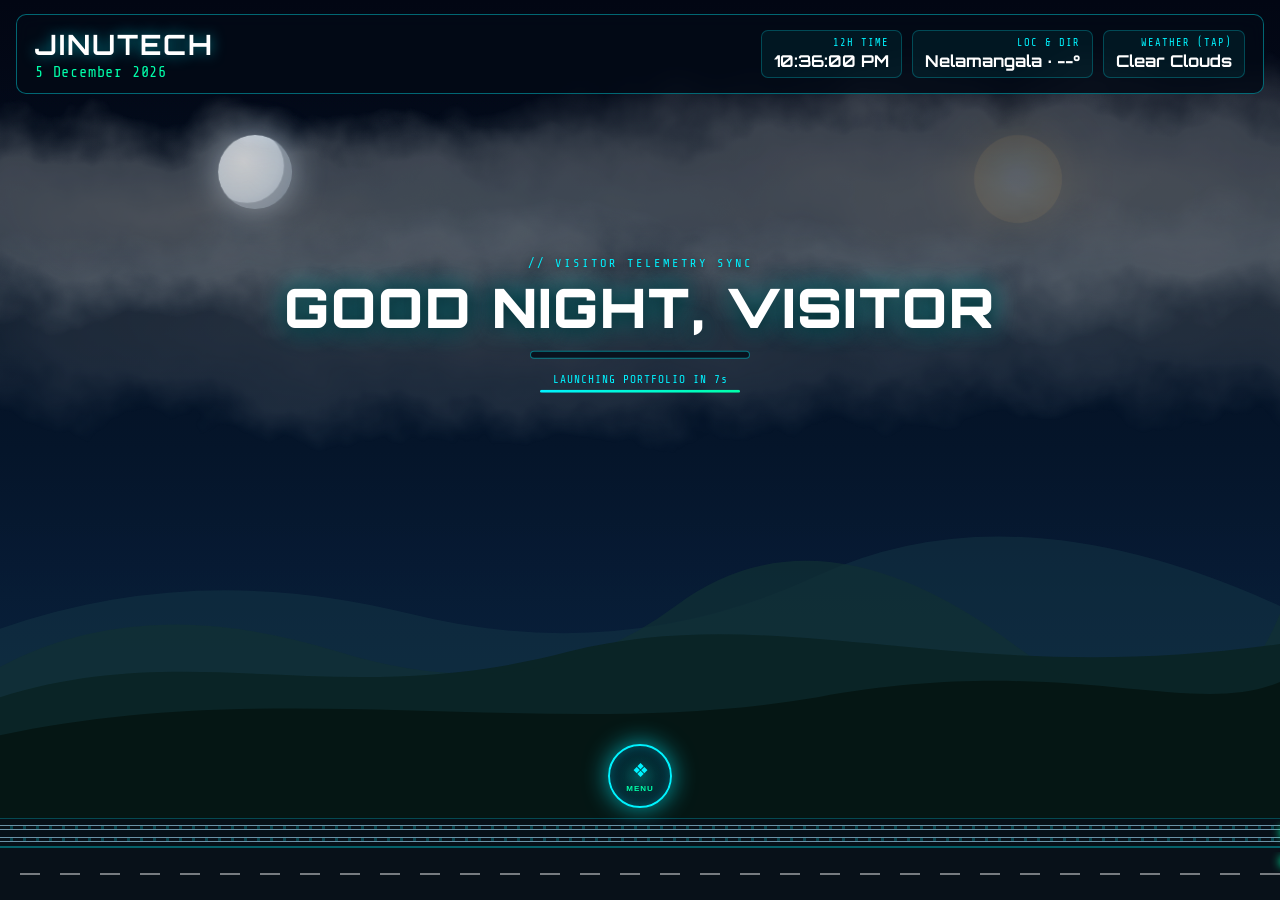
==== commit 5b8d23c0: "Update index.html" ====
--- a/index.html
+++ b/index.html
@@ -43,7 +43,7 @@
             inset: 0;
             z-index: 1;
             background: linear-gradient(180deg, #104882 0%, #2f7ec9 45%, #76b5eb 80%, #b8dbf9 100%);
-            transition: background 1.5s ease, filter 0.6s ease;
+            transition: background 1.5s ease, filter 0.8s ease;
         }
 
         body.sky-evening .sky-viewport {
@@ -54,8 +54,10 @@
             background: linear-gradient(180deg, #020611 0%, #061426 50%, #0d2745 100%);
         }
 
-        body.weather-cloudy .sky-viewport { filter: saturate(0.8) brightness(0.92); }
-        body.weather-rain .sky-viewport { filter: brightness(0.68) saturate(0.65); }
+        /* Weather State Lighting */
+        body.weather-clear .sky-viewport { filter: brightness(1.05) saturate(1.1); }
+        body.weather-cloudy .sky-viewport { filter: saturate(0.85) brightness(0.88); }
+        body.weather-rain .sky-viewport { filter: brightness(0.62) saturate(0.55); }
 
         /* Celestial Bodies */
         .celestial-sun, .celestial-moon {
@@ -63,15 +65,16 @@
             border-radius: 50%;
             z-index: 2;
             pointer-events: none;
-            will-change: transform;
+            will-change: transform, opacity;
+            transition: opacity 1s ease;
         }
 
         .celestial-sun {
             width: 88px;
             height: 88px;
-            top: 16%;
+            top: 15%;
             right: 17%;
-            background: radial-gradient(circle, #ffffff 10%, #fff1a8 30%, #ffaa22 75%, rgba(255,160,0,0) 100%);
+            background: radial-gradient(circle, #ffffff 12%, #fff1a8 32%, #ffaa22 75%, rgba(255,160,0,0) 100%);
             box-shadow: 0 0 45px rgba(255, 175, 40, 0.8), 0 0 95px rgba(255, 150, 0, 0.4);
             animation: sunPulse 6s ease-in-out infinite alternate;
         }
@@ -87,15 +90,16 @@
             animation: sunPulse 7s ease-in-out infinite alternate;
         }
 
-        body.sky-night .celestial-sun, body.sky-evening .celestial-sun { opacity: 0.2; }
+        body.sky-night .celestial-sun, body.sky-evening .celestial-sun { opacity: 0.15; }
         body.sky-night .celestial-moon, body.sky-evening .celestial-moon { opacity: 0.95; }
+        body.weather-rain .celestial-sun, body.weather-rain .celestial-moon { opacity: 0.08; }
 
         @keyframes sunPulse {
             0% { transform: scale(1) translate3d(0, 0, 0); }
             100% { transform: scale(1.04) translate3d(8px, -6px, 0); }
         }
 
-        /* --- CLOUD STAGE --- */
+        /* --- PROCEDURAL CLOUD STAGE --- */
         .cloud-stage {
             position: fixed;
             inset: 0;
@@ -107,54 +111,71 @@
         .cloud-mass {
             position: absolute;
             width: 220vw;
-            height: 48vh;
-            top: 5%;
+            height: 44vh;
+            top: 4%;
             left: -30vw;
             filter: url(#realistic-clouds) blur(1px);
+            opacity: 0.55;
+            transition: opacity 1.2s ease, filter 1.2s ease;
+            animation: cloudDriftSlow 75s linear infinite;
+        }
+
+        .cloud-mass.layer-foreground {
+            top: 12%;
             opacity: 0.4;
-            transition: opacity 0.6s ease;
-            animation: cloudDriftSlow 75s linear infinite;
-        }
-
-        .cloud-mass.layer-foreground {
-            top: 13%;
-            opacity: 0.25;
             animation: cloudDriftFast 45s linear infinite;
             filter: url(#realistic-clouds) blur(2px);
         }
 
-        body.weather-cloudy .cloud-mass { opacity: 0.9; }
-        body.weather-cloudy .cloud-mass.layer-foreground { opacity: 0.75; }
-        body.sky-night .cloud-mass { opacity: 0.3; filter: url(#realistic-clouds) brightness(0.45); }
-        body.weather-rain .cloud-mass { opacity: 0.96; filter: url(#realistic-clouds) brightness(0.48); }
-
-        @keyframes cloudDriftSlow { 0% { transform: translate3d(0, 0, 0); } 100% { transform: translate3d(-40vw, 0, 0); } }
+        /* Weather-specific Cloud Opacity & Darkness */
+        body.weather-clear .cloud-mass {
+            opacity: 0.5;
+            filter: url(#realistic-clouds) brightness(1.05) blur(1px);
+        }
+        body.weather-clear .cloud-mass.layer-foreground {
+            opacity: 0.35;
+        }
+
+        body.weather-cloudy .cloud-mass {
+            opacity: 0.92;
+            filter: url(#realistic-clouds) brightness(0.82) blur(1px);
+        }
+        body.weather-cloudy .cloud-mass.layer-foreground {
+            opacity: 0.8;
+            filter: url(#realistic-clouds) brightness(0.78) blur(2px);
+        }
+
+        body.weather-rain .cloud-mass {
+            opacity: 0.98;
+            filter: url(#realistic-clouds) brightness(0.42) blur(1px);
+        }
+        body.weather-rain .cloud-mass.layer-foreground {
+            opacity: 0.9;
+            filter: url(#realistic-clouds) brightness(0.38) blur(2px);
+        }
+
+        body.sky-night .cloud-mass { filter: url(#realistic-clouds) brightness(0.32); }
+
+        @keyframes cloudDriftSlow { 0% { transform: translate3d(0, 0, 0); } 100% { transform: translate3d(-35vw, 0, 0); } }
         @keyframes cloudDriftFast { 0% { transform: translate3d(-30vw, 0, 0); } 100% { transform: translate3d(15vw, 0, 0); } }
 
-        /* Rain Streaks from Clouds */
-        .rain-matrix {
+        /* --- CLOUD-ORIGIN REALISTIC RAIN CANVAS --- */
+        /* Positioned strictly starting from cloud underside (~18vh) to bottom */
+        .rain-canvas-stage {
             position: fixed;
-            top: 14%;
+            top: 18vh;
             left: 0;
-            right: 0;
-            bottom: 0;
+            width: 100vw;
+            height: 82vh;
             z-index: 4;
             pointer-events: none;
             opacity: 0;
-            transition: opacity 0.4s ease;
-            -webkit-mask-image: linear-gradient(to bottom, transparent 0%, black 14%, black 100%);
-            mask-image: linear-gradient(to bottom, transparent 0%, black 14%, black 100%);
-            background-image: repeating-linear-gradient(
-                104deg,
-                rgba(175, 230, 255, 0.36) 0px,
-                rgba(175, 230, 255, 0.36) 1.5px,
-                transparent 1.5px,
-                transparent 22px
-            );
-            animation: rainPour 0.42s linear infinite;
-        }
-        body.weather-rain .rain-matrix { opacity: 1; }
-        @keyframes rainPour { 0% { transform: translate3d(0, -22px, 0); } 100% { transform: translate3d(-6px, 22px, 0); } }
+            transition: opacity 0.8s ease;
+        }
+
+        body.weather-rain .rain-canvas-stage {
+            opacity: 1;
+        }
 
         /* --- VISIBLE MOUNTAIN RIDGES --- */
         .mountain-container {
@@ -174,7 +195,7 @@
             display: block;
         }
 
-        /* --- TWO-WAY TRACKS & TWO-LANE HIGHWAY --- */
+        /* --- TWO-WAY TRACKS & HIGHWAY --- */
         .transit-infrastructure {
             position: fixed;
             left: 0;
@@ -350,7 +371,7 @@
             align-items: center;
             gap: 12px;
             padding: 12px 18px;
-            background: rgba(3, 10, 22, 0.82);
+            background: rgba(3, 10, 22, 0.84);
             border: 1px solid var(--border-glow);
             border-radius: 10px;
             backdrop-filter: blur(8px);
@@ -386,6 +407,13 @@
             border-radius: 7px;
             min-width: 120px;
             text-align: right;
+            cursor: pointer;
+            transition: all 0.2s;
+        }
+
+        .telemetry-item:hover {
+            background: rgba(0, 243, 255, 0.14);
+            border-color: var(--neon-cyan);
         }
 
         .telemetry-item span {
@@ -403,10 +431,10 @@
             margin-top: 2px;
         }
 
-        /* Center Greeting & Animated Pulse Bar */
+        /* Center Greeting & Progress */
         .center-announcer {
             position: fixed;
-            top: 35%;
+            top: 36%;
             left: 50%;
             transform: translate(-50%, -50%);
             text-align: center;
@@ -461,7 +489,6 @@
             100% { transform: translateX(385%); }
         }
 
-        /* 8-Second Auto Progress Timer Bar */
         .countdown-strip {
             margin: 14px auto 0;
             width: min(200px, 50vw);
@@ -674,12 +701,14 @@
         }
     </style>
 </head>
-<body class="sky-day weather-cloudy">
+<!-- Initialized by default with Clear Clouds -->
+<body class="sky-day weather-clear">
 
     <div class="sky-viewport" id="sky-viewport"></div>
     <div class="celestial-sun"></div>
     <div class="celestial-moon"></div>
 
+    <!-- Procedural Vector Clouds -->
     <div class="cloud-stage">
         <svg style="position: absolute; width: 0; height: 0;">
             <filter id="realistic-clouds" x="0%" y="0%" width="100%" height="100%">
@@ -692,7 +721,7 @@
             <defs>
                 <radialGradient id="cloudGrad1" cx="50%" cy="50%" r="50%">
                     <stop offset="0%" stop-color="#ffffff" stop-opacity="0.95"/>
-                    <stop offset="55%" stop-color="#eaf3fc" stop-opacity="0.8"/>
+                    <stop offset="55%" stop-color="#eaf3fc" stop-opacity="0.82"/>
                     <stop offset="100%" stop-color="#cfdfee" stop-opacity="0"/>
                 </radialGradient>
             </defs>
@@ -714,9 +743,10 @@
         </svg>
     </div>
 
-    <div class="rain-matrix"></div>
-
-    <!-- MOUNTAIN RIDGES -->
+    <!-- Realistic Rain Canvas with Cloud-Underbelly Emitters & Splashes -->
+    <canvas id="rain-canvas" class="rain-canvas-stage"></canvas>
+
+    <!-- Mountain Silhouette -->
     <div class="mountain-container">
         <svg class="mountain-svg" viewBox="0 0 1440 450" preserveAspectRatio="none">
             <path d="M0,180 Q220,90 460,160 T920,110 T1440,150 L1440,450 L0,450 Z" fill="#183a48" opacity="0.45" />
@@ -726,7 +756,7 @@
         </svg>
     </div>
 
-    <!-- TWO-WAY TRAIN TRACKS & TWO-LANE HIGHWAY -->
+    <!-- Trains & Highway -->
     <div class="transit-infrastructure">
         <div class="rail-corridor">
             <div class="rail-track rail-upper"></div>
@@ -757,11 +787,11 @@
         </div>
     </div>
 
-    <!-- HUD TELEMETRY HEADER -->
+    <!-- HUD Telemetry Header -->
     <header class="hud-header">
         <div class="brand-node">
             <h1>JINUTECH</h1>
-            <span id="date-full-display">19 November 2026</span>
+            <span id="date-full-display">-- ---------- ----</span>
         </div>
 
         <div class="telemetry-cluster">
@@ -773,17 +803,18 @@
                 <span>LOC &amp; DIR</span>
                 <b id="loc-dir-display">Nelamangala · --°</b>
             </div>
-            <div class="telemetry-item">
-                <span>WEATHER</span>
-                <b id="weather-display">Cloudy</b>
+            <!-- Tap to toggle weather sequence: Clear Clouds -> Cloudy -> Rain -->
+            <div class="telemetry-item" onclick="cycleWeather()" title="Tap to toggle weather">
+                <span>WEATHER (TAP)</span>
+                <b id="weather-display">Clear Clouds</b>
             </div>
         </div>
     </header>
 
-    <!-- CENTER VISITOR GREETING + 8-SEC AUTO REDIRECT -->
+    <!-- Center Visitor Greeting + 8-Second Auto Redirect -->
     <div class="center-announcer">
         <div class="greeting-sub">// VISITOR TELEMETRY SYNC</div>
-        <h2 class="greeting-main" id="greeting-main">GOOD AFTERNOON, VISITOR</h2>
+        <h2 class="greeting-main" id="greeting-main">GOOD DAY, VISITOR</h2>
         <div class="vis-anim-wrap">
             <div class="vis-anim-sweep"></div>
         </div>
@@ -795,7 +826,7 @@
         </div>
     </div>
 
-    <!-- CIRCULAR COMMAND TRIGGER ON MOUNTAIN -->
+    <!-- Circular Command Trigger On Mountain -->
     <div class="circular-launcher">
         <div class="launcher-menu" id="launcher-menu">
             <div class="menu-title">// COMMAND &amp; LAUNCH MATRIX</div>
@@ -834,7 +865,7 @@
         </button>
     </div>
 
-    <!-- AUTHENTICATION MODAL -->
+    <!-- Auth Modal -->
     <div id="auth-modal">
         <div class="auth-card">
             <h3>ENCRYPTED HUB LOCK</h3>
@@ -849,7 +880,9 @@
     </div>
 
     <script>
-        let weatherState = 1; // 0: Clear, 1: Cloudy, 2: Rain
+        // 0: Clear Clouds (Default), 1: Heavy Cloudy, 2: Rain
+        let weatherState = 0; 
+        const weatherLabels = ["Clear Clouds", "Heavy Cloudy", "Live Rain"];
         let currentHeading = null;
         let currentLocLabel = "Nelamangala";
         let isRedirecting = false;
@@ -865,7 +898,17 @@
             if (weatherState === 0) document.body.classList.add("weather-clear");
             else if (weatherState === 1) document.body.classList.add("weather-cloudy");
             else document.body.classList.add("weather-rain");
-        }
+
+            document.getElementById("weather-display").innerText = weatherLabels[weatherState];
+        }
+
+        function cycleWeather() {
+            weatherState = (weatherState + 1) % 3;
+            applySkyAndWeatherClasses();
+        }
+
+        // Tap on sky also cycles weather
+        document.getElementById("sky-viewport").addEventListener("click", cycleWeather);
 
         function headingToCardinal(deg) {
             if (typeof deg !== "number" || Number.isNaN(deg)) return "--°";
@@ -921,23 +964,6 @@
                 updateLocDirText();
             }
         }, true);
-
-        async function fetchDeviceWeather(lat, lon) {
-            try {
-                const res = await fetch(`https://api.open-meteo.com/v1/forecast?latitude=${lat}&longitude=${lon}&current=temperature_2m,weather_code`);
-                if (res.ok) {
-                    const data = await res.json();
-                    const temp = Math.round(data.current.temperature_2m);
-                    const code = data.current.weather_code;
-                    let cond = "Clear";
-                    if (code >= 51) { cond = "Rain"; weatherState = 2; }
-                    else if (code >= 1) { cond = "Cloudy"; weatherState = 1; }
-                    else { weatherState = 0; }
-                    document.getElementById("weather-display").innerText = `${temp}°C · ${cond}`;
-                    applySkyAndWeatherClasses();
-                }
-            } catch (err) {}
-        }
 
         if (navigator.geolocation) {
             navigator.geolocation.getCurrentPosition(
@@ -949,7 +975,6 @@
                         currentHeading = pos.coords.heading;
                     }
                     updateLocDirText();
-                    fetchDeviceWeather(pos.coords.latitude, pos.coords.longitude);
                 },
                 () => {
                     currentLocLabel = "Nelamangala";
@@ -959,14 +984,112 @@
             );
         }
 
-        document.getElementById("sky-viewport").addEventListener("click", () => {
-            weatherState = (weatherState + 1) % 3;
-            const labels = ["Clear", "Cloudy", "Rain"];
-            document.getElementById("weather-display").innerText = labels[weatherState];
-            applySkyAndWeatherClasses();
-        });
-
-        /* --- 8-SECOND AUTO REDIRECT TO PORTFOLIO --- */
+        /* --- REALISTIC RAIN DROP & SPLASH ENGINE --- */
+        const canvas = document.getElementById("rain-canvas");
+        const ctx = canvas.getContext("2d");
+        let cw, ch;
+
+        function resizeCanvas() {
+            cw = canvas.width = window.innerWidth;
+            ch = canvas.height = window.innerHeight * 0.82; // strictly under the clouds
+        }
+        window.addEventListener("resize", resizeCanvas);
+        resizeCanvas();
+
+        const dropCount = 130;
+        const drops = [];
+        const splashes = [];
+
+        class Drop {
+            constructor() {
+                this.reset(true);
+            }
+
+            reset(initial = false) {
+                this.x = Math.random() * (cw + 120) - 60;
+                this.y = initial ? Math.random() * ch : -20; // starts at top of canvas (cloud underbelly)
+                this.z = Math.random() * 0.8 + 0.2; // depth factor (0.2 = far/slow, 1 = near/fast)
+                this.length = (14 + Math.random() * 12) * this.z;
+                this.speed = (16 + Math.random() * 10) * this.z;
+                this.angle = 0.12; // slight wind slant
+                this.alpha = (0.25 + Math.random() * 0.45) * this.z;
+                this.hitY = ch - 50 + (Math.random() * 30); // hits near bottom road
+            }
+
+            update() {
+                this.x += this.speed * this.angle;
+                this.y += this.speed;
+
+                if (this.y >= this.hitY) {
+                    // Create subtle ground splash ripple
+                    if (Math.random() < 0.4) {
+                        splashes.push(new Splash(this.x, this.hitY, this.alpha));
+                    }
+                    this.reset(false);
+                }
+            }
+
+            draw() {
+                ctx.beginPath();
+                ctx.strokeStyle = `rgba(180, 225, 255, ${this.alpha})`;
+                ctx.lineWidth = 1.2 * this.z;
+                ctx.lineCap = "round";
+                ctx.moveTo(this.x, this.y);
+                ctx.lineTo(this.x - (this.length * this.angle), this.y - this.length);
+                ctx.stroke();
+            }
+        }
+
+        class Splash {
+            constructor(x, y, alpha) {
+                this.x = x;
+                this.y = y;
+                this.r = 1;
+                this.maxR = 6 + Math.random() * 5;
+                this.alpha = alpha;
+            }
+
+            update() {
+                this.r += 0.8;
+                this.alpha -= 0.05;
+            }
+
+            draw() {
+                ctx.beginPath();
+                ctx.strokeStyle = `rgba(180, 230, 255, ${this.alpha})`;
+                ctx.lineWidth = 0.8;
+                ctx.ellipse(this.x, this.y, this.r * 1.6, this.r * 0.6, 0, 0, Math.PI * 2);
+                ctx.stroke();
+            }
+        }
+
+        for (let i = 0; i < dropCount; i++) {
+            drops.push(new Drop());
+        }
+
+        function renderRain() {
+            ctx.clearRect(0, 0, cw, ch);
+
+            if (weatherState === 2) { // only animate and render when Rain is active
+                for (let i = 0; i < drops.length; i++) {
+                    drops[i].update();
+                    drops[i].draw();
+                }
+
+                for (let i = splashes.length - 1; i >= 0; i--) {
+                    splashes[i].update();
+                    splashes[i].draw();
+                    if (splashes[i].alpha <= 0) {
+                        splashes.splice(i, 1);
+                    }
+                }
+            }
+
+            requestAnimationFrame(renderRain);
+        }
+        renderRain();
+
+        /* --- 8-SECOND AUTO REDIRECT --- */
         let remainingSeconds = 8;
         const timerTextEl = document.getElementById("timer-text");
         const countdownInterval = setInterval(() => {
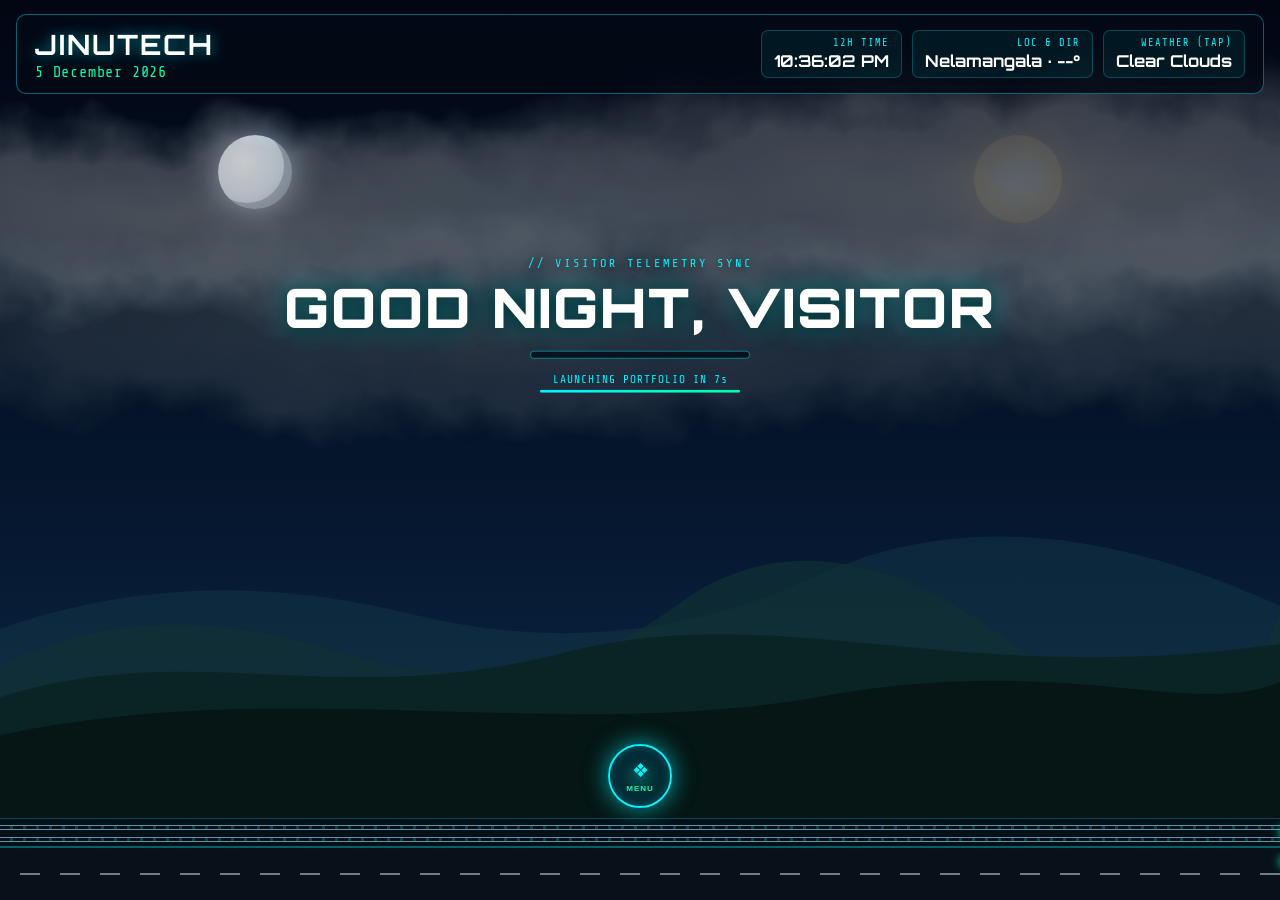
==== commit 9ff760c5: "Update index.html" ====
--- a/index.html
+++ b/index.html
@@ -13,7 +13,7 @@
             --neon-green: #00ffaa;
             --neon-amber: #ffaa00;
             --neon-red: #ff0044;
-            --panel-bg: rgba(4, 11, 24, 0.92);
+            --panel-bg: rgba(4, 11, 24, 0.95);
             --border-glow: rgba(0, 243, 255, 0.4);
             --font-hud: 'Share Tech Mono', monospace;
             --font-title: 'Orbitron', sans-serif;
@@ -54,10 +54,9 @@
             background: linear-gradient(180deg, #020611 0%, #061426 50%, #0d2745 100%);
         }
 
-        /* Weather State Lighting */
         body.weather-clear .sky-viewport { filter: brightness(1.05) saturate(1.1); }
         body.weather-cloudy .sky-viewport { filter: saturate(0.85) brightness(0.88); }
-        body.weather-rain .sky-viewport { filter: brightness(0.62) saturate(0.55); }
+        body.weather-rain .sky-viewport { filter: brightness(0.6) saturate(0.55); }
 
         /* Celestial Bodies */
         .celestial-sun, .celestial-moon {
@@ -127,14 +126,11 @@
             filter: url(#realistic-clouds) blur(2px);
         }
 
-        /* Weather-specific Cloud Opacity & Darkness */
         body.weather-clear .cloud-mass {
             opacity: 0.5;
             filter: url(#realistic-clouds) brightness(1.05) blur(1px);
         }
-        body.weather-clear .cloud-mass.layer-foreground {
-            opacity: 0.35;
-        }
+        body.weather-clear .cloud-mass.layer-foreground { opacity: 0.35; }
 
         body.weather-cloudy .cloud-mass {
             opacity: 0.92;
@@ -160,7 +156,6 @@
         @keyframes cloudDriftFast { 0% { transform: translate3d(-30vw, 0, 0); } 100% { transform: translate3d(15vw, 0, 0); } }
 
         /* --- CLOUD-ORIGIN REALISTIC RAIN CANVAS --- */
-        /* Positioned strictly starting from cloud underside (~18vh) to bottom */
         .rain-canvas-stage {
             position: fixed;
             top: 18vh;
@@ -173,9 +168,7 @@
             transition: opacity 0.8s ease;
         }
 
-        body.weather-rain .rain-canvas-stage {
-            opacity: 1;
-        }
+        body.weather-rain .rain-canvas-stage { opacity: 1; }
 
         /* --- VISIBLE MOUNTAIN RIDGES --- */
         .mountain-container {
@@ -667,7 +660,7 @@
         #auth-modal {
             position: fixed;
             inset: 0;
-            background: rgba(0, 5, 12, 0.9);
+            background: rgba(0, 5, 12, 0.92);
             backdrop-filter: blur(8px);
             display: none;
             justify-content: center;
@@ -678,37 +671,48 @@
 
         .auth-card {
             width: min(92vw, 360px);
+            margin: 0 auto;
             background: var(--panel-bg);
             border: 1px solid var(--neon-cyan);
-            border-radius: 10px;
+            border-radius: 12px;
             padding: 22px;
             text-align: center;
         }
 
         .auth-card input {
             width: 100%;
-            background: rgba(0, 0, 0, 0.65);
+            background: rgba(0, 0, 0, 0.75);
             border: 1px solid var(--border-glow);
             padding: 11px;
             text-align: center;
             font-family: var(--font-hud);
-            font-size: 1.05rem;
+            font-size: 1rem;
             color: var(--neon-cyan);
             margin: 14px 0;
             letter-spacing: 3px;
             outline: none;
-            border-radius: 4px;
+            border-radius: 6px;
+        }
+
+        .btn-unlock-contrast {
+            background: #071926 !important;
+            border: 1px solid var(--neon-green) !important;
+            color: var(--neon-green) !important;
+            font-weight: bold;
+        }
+
+        .btn-unlock-contrast:hover {
+            background: var(--neon-green) !important;
+            color: #030910 !important;
         }
     </style>
 </head>
-<!-- Initialized by default with Clear Clouds -->
 <body class="sky-day weather-clear">
 
     <div class="sky-viewport" id="sky-viewport"></div>
     <div class="celestial-sun"></div>
     <div class="celestial-moon"></div>
 
-    <!-- Procedural Vector Clouds -->
     <div class="cloud-stage">
         <svg style="position: absolute; width: 0; height: 0;">
             <filter id="realistic-clouds" x="0%" y="0%" width="100%" height="100%">
@@ -743,10 +747,8 @@
         </svg>
     </div>
 
-    <!-- Realistic Rain Canvas with Cloud-Underbelly Emitters & Splashes -->
     <canvas id="rain-canvas" class="rain-canvas-stage"></canvas>
 
-    <!-- Mountain Silhouette -->
     <div class="mountain-container">
         <svg class="mountain-svg" viewBox="0 0 1440 450" preserveAspectRatio="none">
             <path d="M0,180 Q220,90 460,160 T920,110 T1440,150 L1440,450 L0,450 Z" fill="#183a48" opacity="0.45" />
@@ -756,7 +758,6 @@
         </svg>
     </div>
 
-    <!-- Trains & Highway -->
     <div class="transit-infrastructure">
         <div class="rail-corridor">
             <div class="rail-track rail-upper"></div>
@@ -787,7 +788,6 @@
         </div>
     </div>
 
-    <!-- HUD Telemetry Header -->
     <header class="hud-header">
         <div class="brand-node">
             <h1>JINUTECH</h1>
@@ -803,7 +803,6 @@
                 <span>LOC &amp; DIR</span>
                 <b id="loc-dir-display">Nelamangala · --°</b>
             </div>
-            <!-- Tap to toggle weather sequence: Clear Clouds -> Cloudy -> Rain -->
             <div class="telemetry-item" onclick="cycleWeather()" title="Tap to toggle weather">
                 <span>WEATHER (TAP)</span>
                 <b id="weather-display">Clear Clouds</b>
@@ -811,7 +810,6 @@
         </div>
     </header>
 
-    <!-- Center Visitor Greeting + 8-Second Auto Redirect -->
     <div class="center-announcer">
         <div class="greeting-sub">// VISITOR TELEMETRY SYNC</div>
         <h2 class="greeting-main" id="greeting-main">GOOD DAY, VISITOR</h2>
@@ -826,7 +824,6 @@
         </div>
     </div>
 
-    <!-- Circular Command Trigger On Mountain -->
     <div class="circular-launcher">
         <div class="launcher-menu" id="launcher-menu">
             <div class="menu-title">// COMMAND &amp; LAUNCH MATRIX</div>
@@ -837,7 +834,7 @@
             </button>
 
             <button class="launch-btn secure" onclick="openAuth()">
-                <span>ENCRYPTED HUB [LOCK]</span>
+                <span>MASTER CONTROL [LOCK]</span>
                 <span>⚿</span>
             </button>
 
@@ -850,11 +847,11 @@
                 <button class="sub-site-btn" onclick="launchSite('portfolio.html')">
                     01 · PORTFOLIO SITE (Interactive Builds)
                 </button>
+                <button class="sub-site-btn" onclick="launchSite('master.html')">
+                    02 · MASTER CONTROL CONSOLE (master.html)
+                </button>
                 <button class="sub-site-btn" onclick="launchSite('https://jayakumar-2004.github.io/Sentinel-Web-Command/')">
-                    02 · RAKSHA-SURAKSHA WEB (Live Terminal)
-                </button>
-                <button class="sub-site-btn" onclick="openAuth()">
-                    03 · STARK MASTER OS (Encrypted Control)
+                    03 · RAKSHA-SURAKSHA WEB (Live Terminal)
                 </button>
             </div>
         </div>
@@ -865,27 +862,33 @@
         </button>
     </div>
 
-    <!-- Auth Modal -->
+    <!-- Passphrase Gate (SHA-256 local digest; no plaintext secret in code) -->
     <div id="auth-modal">
         <div class="auth-card">
-            <h3>ENCRYPTED HUB LOCK</h3>
-            <p style="font-size: 0.74rem; color: #9ec5e8;">ENTER MASTER PASSPHRASE</p>
-            <input type="password" id="gate-pass" placeholder="••••••••" maxlength="32">
+            <h3>MASTER CONTROL GATE</h3>
+            <p id="auth-sub" style="font-size: 0.74rem; color: #9ec5e8; margin-top: 4px;">ENTER MASTER PASSPHRASE</p>
+            <input type="password" id="gate-pass" placeholder="••••••••" maxlength="64" autocomplete="off">
+            <div id="gate-confirm-wrap" style="display:none;">
+                <input type="password" id="gate-pass-confirm" placeholder="CONFIRM PASSPHRASE" maxlength="64" autocomplete="off">
+            </div>
             <div style="display: flex; gap: 10px;">
                 <button class="launch-btn" style="flex: 1; justify-content: center;" onclick="closeAuth()">CANCEL</button>
-                <button class="launch-btn" style="flex: 1; justify-content: center; border-color: var(--neon-green); color: var(--neon-green);" onclick="validatePass()">UNLOCK</button>
+                <button id="btn-auth-submit" class="launch-btn btn-unlock-contrast" style="flex: 1; justify-content: center;" onclick="validatePass()">UNLOCK</button>
             </div>
-            <div id="auth-error" style="color: var(--neon-red); font-size: 0.75rem; margin-top: 10px; display: none;">[ ACCESS DENIED ]</div>
+            <div id="auth-error" style="color: var(--neon-red); font-size: 0.75rem; margin-top: 10px; display: none;"></div>
         </div>
     </div>
 
     <script>
-        // 0: Clear Clouds (Default), 1: Heavy Cloudy, 2: Rain
-        let weatherState = 0; 
+        const MASTER_HASH_STORAGE_KEY = "jinutech_master_sha256";
+        const MASTER_SESSION_KEY = "jinutech_master_session";
+
+        let weatherState = 0;
         const weatherLabels = ["Clear Clouds", "Heavy Cloudy", "Live Rain"];
         let currentHeading = null;
         let currentLocLabel = "Nelamangala";
         let isRedirecting = false;
+        let isSettingInitialPass = false;
 
         function applySkyAndWeatherClasses() {
             const h = new Date().getHours();
@@ -907,7 +910,6 @@
             applySkyAndWeatherClasses();
         }
 
-        // Tap on sky also cycles weather
         document.getElementById("sky-viewport").addEventListener("click", cycleWeather);
 
         function headingToCardinal(deg) {
@@ -984,19 +986,18 @@
             );
         }
 
-        /* --- REALISTIC RAIN DROP & SPLASH ENGINE --- */
         const canvas = document.getElementById("rain-canvas");
         const ctx = canvas.getContext("2d");
         let cw, ch;
 
         function resizeCanvas() {
             cw = canvas.width = window.innerWidth;
-            ch = canvas.height = window.innerHeight * 0.82; // strictly under the clouds
+            ch = canvas.height = window.innerHeight * 0.82;
         }
         window.addEventListener("resize", resizeCanvas);
         resizeCanvas();
 
-        const dropCount = 130;
+        const dropCount = 145;
         const drops = [];
         const splashes = [];
 
@@ -1007,13 +1008,13 @@
 
             reset(initial = false) {
                 this.x = Math.random() * (cw + 120) - 60;
-                this.y = initial ? Math.random() * ch : -20; // starts at top of canvas (cloud underbelly)
-                this.z = Math.random() * 0.8 + 0.2; // depth factor (0.2 = far/slow, 1 = near/fast)
-                this.length = (14 + Math.random() * 12) * this.z;
-                this.speed = (16 + Math.random() * 10) * this.z;
-                this.angle = 0.12; // slight wind slant
-                this.alpha = (0.25 + Math.random() * 0.45) * this.z;
-                this.hitY = ch - 50 + (Math.random() * 30); // hits near bottom road
+                this.y = initial ? Math.random() * ch : -18;
+                this.z = Math.random() * 0.8 + 0.25;
+                this.length = (16 + Math.random() * 14) * this.z;
+                this.speed = (17 + Math.random() * 10) * this.z;
+                this.angle = 0.12;
+                this.alpha = (0.42 + Math.random() * 0.42) * this.z;
+                this.hitY = ch - 50 + (Math.random() * 28);
             }
 
             update() {
@@ -1021,9 +1022,8 @@
                 this.y += this.speed;
 
                 if (this.y >= this.hitY) {
-                    // Create subtle ground splash ripple
-                    if (Math.random() < 0.4) {
-                        splashes.push(new Splash(this.x, this.hitY, this.alpha));
+                    if (Math.random() < 0.45) {
+                        splashes.push(new Splash(this.x, this.hitY, Math.min(1, this.alpha + 0.15)));
                     }
                     this.reset(false);
                 }
@@ -1031,8 +1031,8 @@
 
             draw() {
                 ctx.beginPath();
-                ctx.strokeStyle = `rgba(180, 225, 255, ${this.alpha})`;
-                ctx.lineWidth = 1.2 * this.z;
+                ctx.strokeStyle = `rgba(195, 235, 255, ${this.alpha})`;
+                ctx.lineWidth = 1.5 * this.z;
                 ctx.lineCap = "round";
                 ctx.moveTo(this.x, this.y);
                 ctx.lineTo(this.x - (this.length * this.angle), this.y - this.length);
@@ -1045,19 +1045,18 @@
                 this.x = x;
                 this.y = y;
                 this.r = 1;
-                this.maxR = 6 + Math.random() * 5;
                 this.alpha = alpha;
             }
 
             update() {
-                this.r += 0.8;
+                this.r += 0.85;
                 this.alpha -= 0.05;
             }
 
             draw() {
                 ctx.beginPath();
-                ctx.strokeStyle = `rgba(180, 230, 255, ${this.alpha})`;
-                ctx.lineWidth = 0.8;
+                ctx.strokeStyle = `rgba(195, 238, 255, ${this.alpha})`;
+                ctx.lineWidth = 0.9;
                 ctx.ellipse(this.x, this.y, this.r * 1.6, this.r * 0.6, 0, 0, Math.PI * 2);
                 ctx.stroke();
             }
@@ -1070,7 +1069,7 @@
         function renderRain() {
             ctx.clearRect(0, 0, cw, ch);
 
-            if (weatherState === 2) { // only animate and render when Rain is active
+            if (weatherState === 2) {
                 for (let i = 0; i < drops.length; i++) {
                     drops[i].update();
                     drops[i].draw();
@@ -1089,7 +1088,6 @@
         }
         renderRain();
 
-        /* --- 8-SECOND AUTO REDIRECT --- */
         let remainingSeconds = 8;
         const timerTextEl = document.getElementById("timer-text");
         const countdownInterval = setInterval(() => {
@@ -1130,8 +1128,25 @@
             else window.location.href = url;
         }
 
+        async function sha256Hex(text) {
+            const encoder = new TextEncoder();
+            const buf = await crypto.subtle.digest("SHA-256", encoder.encode(text));
+            return Array.from(new Uint8Array(buf)).map(b => b.toString(16).padStart(2, "0")).join("");
+        }
+
         function openAuth() {
             clearInterval(countdownInterval);
+            const hasDigest = Boolean(localStorage.getItem(MASTER_HASH_STORAGE_KEY));
+            isSettingInitialPass = !hasDigest;
+
+            document.getElementById("auth-sub").innerText = isSettingInitialPass
+                ? "SET LOCAL PASSPHRASE (SHA-256)"
+                : "ENTER MASTER PASSPHRASE";
+            document.getElementById("gate-confirm-wrap").style.display = isSettingInitialPass ? "block" : "none";
+            document.getElementById("btn-auth-submit").innerText = isSettingInitialPass ? "SAVE & OPEN" : "UNLOCK";
+            document.getElementById("auth-error").style.display = "none";
+            document.getElementById("gate-pass").value = "";
+            document.getElementById("gate-pass-confirm").value = "";
             document.getElementById("auth-modal").style.display = "flex";
             document.getElementById("launcher-menu").classList.remove("open");
             document.getElementById("gate-pass").focus();
@@ -1142,12 +1157,39 @@
             document.getElementById("auth-error").style.display = "none";
         }
 
-        function validatePass() {
+        function showAuthError(msg) {
+            const errEl = document.getElementById("auth-error");
+            errEl.innerText = msg;
+            errEl.style.display = "block";
+        }
+
+        async function validatePass() {
             const pass = document.getElementById("gate-pass").value;
-            if (pass === "Jinufolio@2026" || pass === "2026") {
-                window.location.href = "dashboard.html";
+            if (!pass || pass.length < 6) {
+                showAuthError("[ MIN 6 CHARS REQUIRED ]");
+                return;
+            }
+
+            if (isSettingInitialPass) {
+                const confirmPass = document.getElementById("gate-pass-confirm").value;
+                if (pass !== confirmPass) {
+                    showAuthError("[ PASSPHRASES DO NOT MATCH ]");
+                    return;
+                }
+                const digest = await sha256Hex(pass);
+                localStorage.setItem(MASTER_HASH_STORAGE_KEY, digest);
+                sessionStorage.setItem(MASTER_SESSION_KEY, "1");
+                window.location.href = "master.html";
+                return;
+            }
+
+            const storedDigest = localStorage.getItem(MASTER_HASH_STORAGE_KEY);
+            const candidateDigest = await sha256Hex(pass);
+            if (candidateDigest === storedDigest) {
+                sessionStorage.setItem(MASTER_SESSION_KEY, "1");
+                window.location.href = "master.html";
             } else {
-                document.getElementById("auth-error").style.display = "block";
+                showAuthError("[ ACCESS DENIED ]");
             }
         }
     </script>
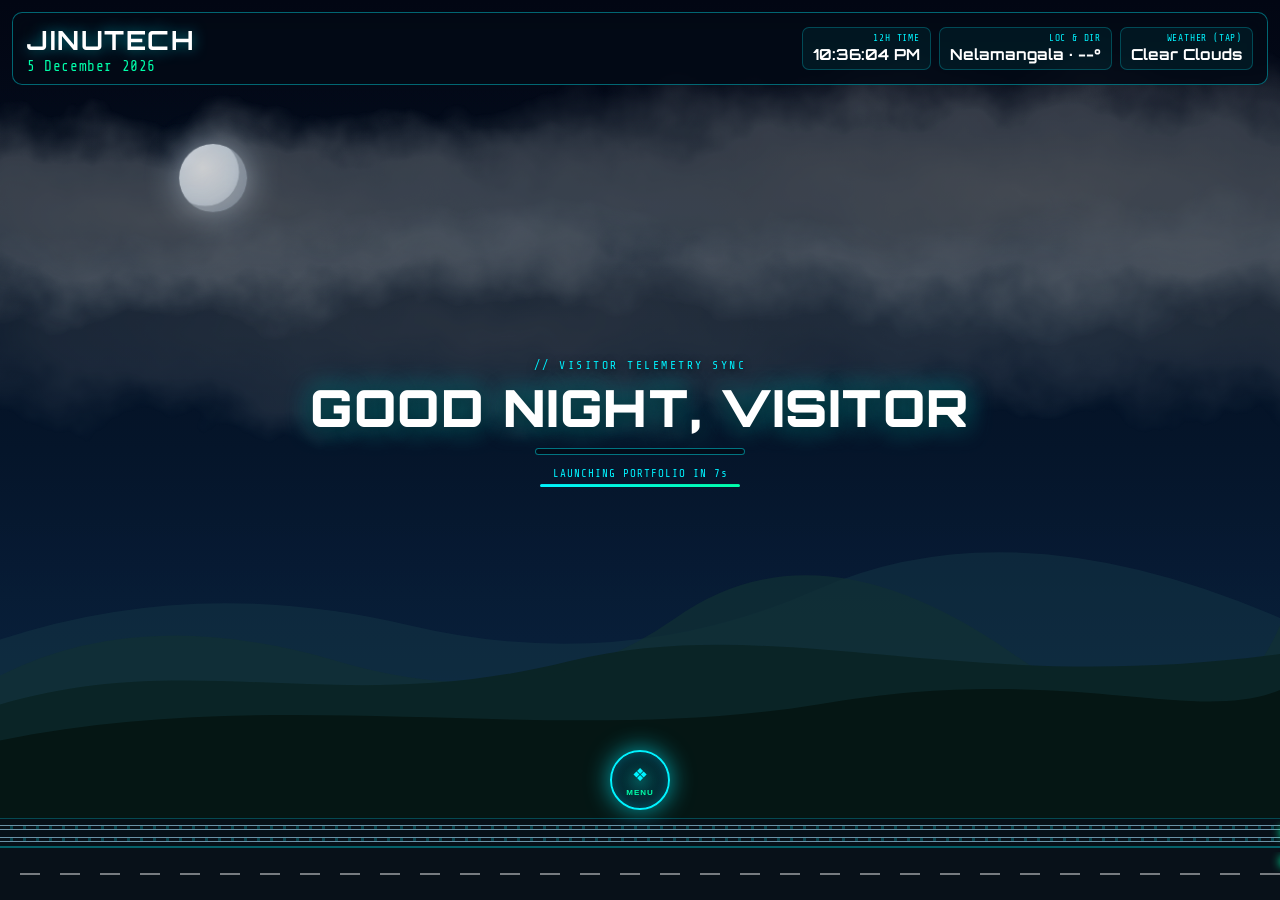
==== commit 2eacf8a7: "Update index.html" ====
--- a/index.html
+++ b/index.html
@@ -69,27 +69,28 @@
         }
 
         .celestial-sun {
-            width: 88px;
-            height: 88px;
-            top: 15%;
-            right: 17%;
+            width: 82px;
+            height: 82px;
+            top: 16%;
+            right: 14%;
             background: radial-gradient(circle, #ffffff 12%, #fff1a8 32%, #ffaa22 75%, rgba(255,160,0,0) 100%);
             box-shadow: 0 0 45px rgba(255, 175, 40, 0.8), 0 0 95px rgba(255, 150, 0, 0.4);
+            opacity: 1;
             animation: sunPulse 6s ease-in-out infinite alternate;
         }
 
         .celestial-moon {
-            width: 74px;
-            height: 74px;
-            top: 15%;
-            left: 17%;
+            width: 68px;
+            height: 68px;
+            top: 16%;
+            left: 14%;
             background: radial-gradient(circle at 35% 35%, #ffffff 0%, #d8e5f2 50%, #90a8c0 100%);
             box-shadow: 0 0 35px rgba(215, 235, 255, 0.7), inset -8px -6px 0 rgba(15, 30, 50, 0.35);
             opacity: 0;
             animation: sunPulse 7s ease-in-out infinite alternate;
         }
 
-        body.sky-night .celestial-sun, body.sky-evening .celestial-sun { opacity: 0.15; }
+        body.sky-night .celestial-sun, body.sky-evening .celestial-sun { opacity: 0; }
         body.sky-night .celestial-moon, body.sky-evening .celestial-moon { opacity: 0.95; }
         body.weather-rain .celestial-sun, body.weather-rain .celestial-moon { opacity: 0.08; }
 
@@ -127,10 +128,10 @@
         }
 
         body.weather-clear .cloud-mass {
-            opacity: 0.5;
+            opacity: 0.45;
             filter: url(#realistic-clouds) brightness(1.05) blur(1px);
         }
-        body.weather-clear .cloud-mass.layer-foreground { opacity: 0.35; }
+        body.weather-clear .cloud-mass.layer-foreground { opacity: 0.32; }
 
         body.weather-cloudy .cloud-mass {
             opacity: 0.92;
@@ -177,7 +178,7 @@
             right: 0;
             bottom: 66px;
             width: 100%;
-            height: 38vh;
+            height: 36vh;
             z-index: 5;
             pointer-events: none;
         }
@@ -355,16 +356,16 @@
         /* --- TELEMETRY HEADER --- */
         .hud-header {
             position: fixed;
-            top: 14px;
-            left: 16px;
-            right: 16px;
+            top: 12px;
+            left: 12px;
+            right: 12px;
             display: flex;
             flex-wrap: wrap;
             justify-content: space-between;
             align-items: center;
-            gap: 12px;
-            padding: 12px 18px;
-            background: rgba(3, 10, 22, 0.84);
+            gap: 10px;
+            padding: 10px 14px;
+            background: rgba(3, 10, 22, 0.86);
             border: 1px solid var(--border-glow);
             border-radius: 10px;
             backdrop-filter: blur(8px);
@@ -373,8 +374,8 @@
 
         .brand-node h1 {
             font-family: var(--font-title);
-            font-size: clamp(1.2rem, 3.8vw, 1.75rem);
-            letter-spacing: 2px;
+            font-size: clamp(1.05rem, 3.4vw, 1.65rem);
+            letter-spacing: 1.5px;
             color: #ffffff;
             text-shadow: 0 0 14px rgba(0, 243, 255, 0.55);
         }
@@ -382,23 +383,23 @@
         .brand-node span {
             display: block;
             color: var(--neon-green);
-            font-size: clamp(0.78rem, 2vw, 0.95rem);
-            letter-spacing: 0.8px;
+            font-size: clamp(0.7rem, 1.9vw, 0.9rem);
+            letter-spacing: 0.6px;
             margin-top: 2px;
         }
 
         .telemetry-cluster {
             display: flex;
             flex-wrap: wrap;
-            gap: 10px;
+            gap: 8px;
         }
 
         .telemetry-item {
             background: rgba(0, 243, 255, 0.06);
             border: 1px solid rgba(0, 243, 255, 0.24);
-            padding: 6px 12px;
+            padding: 5px 10px;
             border-radius: 7px;
-            min-width: 120px;
+            min-width: 105px;
             text-align: right;
             cursor: pointer;
             transition: all 0.2s;
@@ -411,55 +412,84 @@
 
         .telemetry-item span {
             display: block;
-            font-size: 0.65rem;
+            font-size: 0.6rem;
             color: var(--neon-cyan);
-            letter-spacing: 1px;
+            letter-spacing: 0.8px;
         }
 
         .telemetry-item b {
             display: block;
             color: #ffffff;
-            font-size: clamp(0.85rem, 2.2vw, 1.02rem);
+            font-size: clamp(0.74rem, 2vw, 0.95rem);
             font-family: var(--font-title);
             margin-top: 2px;
+            white-space: nowrap;
+        }
+
+        /* Compact Mobile Telemetry Layout so Header Never Overlaps Center Announcer */
+        @media (max-width: 640px) {
+            .hud-header {
+                flex-direction: column;
+                align-items: stretch;
+                gap: 8px;
+                padding: 9px 11px;
+            }
+
+            .brand-node {
+                display: flex;
+                justify-content: space-between;
+                align-items: baseline;
+            }
+
+            .telemetry-cluster {
+                display: grid;
+                grid-template-columns: repeat(3, 1fr);
+                gap: 6px;
+            }
+
+            .telemetry-item {
+                min-width: 0;
+                padding: 5px 6px;
+                text-align: center;
+            }
         }
 
         /* Center Greeting & Progress */
         .center-announcer {
             position: fixed;
-            top: 36%;
+            top: 47%;
             left: 50%;
             transform: translate(-50%, -50%);
             text-align: center;
             z-index: 20;
             pointer-events: none;
             width: 100%;
-            padding: 0 16px;
+            padding: 0 14px;
         }
 
         .greeting-sub {
-            font-size: 0.75rem;
-            letter-spacing: 3px;
+            font-size: 0.72rem;
+            letter-spacing: 2.5px;
             color: var(--neon-cyan);
             margin-bottom: 6px;
             text-transform: uppercase;
-            text-shadow: 0 2px 8px rgba(0, 0, 0, 0.8);
+            text-shadow: 0 2px 8px rgba(0, 0, 0, 0.85);
         }
 
         .greeting-main {
             font-family: var(--font-title);
-            font-size: clamp(1.8rem, 5.5vw, 3.4rem);
+            font-size: clamp(1.45rem, 5.2vw, 3.2rem);
             font-weight: 900;
             color: #ffffff;
             text-shadow: 0 2px 20px rgba(0, 0, 0, 0.9), 0 0 24px rgba(0, 243, 255, 0.7);
-            letter-spacing: 2px;
+            letter-spacing: 1.5px;
             line-height: 1.15;
         }
 
         .vis-anim-wrap {
-            width: min(220px, 60vw);
-            height: 8px;
-            margin: 12px auto 0;
+            width: min(210px, 58vw);
+            height: 7px;
+            margin: 11px auto 0;
             border-radius: 999px;
             background: rgba(2, 10, 20, 0.75);
             border: 1px solid rgba(0, 243, 255, 0.45);
@@ -483,8 +513,8 @@
         }
 
         .countdown-strip {
-            margin: 14px auto 0;
-            width: min(200px, 50vw);
+            margin: 12px auto 0;
+            width: min(200px, 52vw);
             display: flex;
             flex-direction: column;
             align-items: center;
@@ -492,7 +522,7 @@
         }
 
         .countdown-label {
-            font-size: 0.7rem;
+            font-size: 0.68rem;
             color: var(--neon-cyan);
             letter-spacing: 1px;
         }
@@ -520,7 +550,7 @@
         /* --- CIRCULAR LAUNCH BUTTON (ON MOUNTAIN) --- */
         .circular-launcher {
             position: fixed;
-            bottom: 92px;
+            bottom: 90px;
             left: 50%;
             transform: translateX(-50%);
             z-index: 30;
@@ -530,8 +560,8 @@
         }
 
         .core-orb-btn {
-            width: 64px;
-            height: 64px;
+            width: 60px;
+            height: 60px;
             border-radius: 50%;
             background: radial-gradient(circle, rgba(0, 243, 255, 0.28) 0%, rgba(4, 11, 24, 0.95) 75%);
             border: 2px solid var(--neon-cyan);
@@ -551,7 +581,7 @@
         }
 
         .orb-icon {
-            font-size: 19px;
+            font-size: 18px;
             color: var(--neon-cyan);
             transition: transform 0.35s ease;
         }
@@ -566,7 +596,7 @@
 
         .launcher-menu {
             position: absolute;
-            bottom: 78px;
+            bottom: 74px;
             width: min(92vw, 370px);
             background: var(--panel-bg);
             border: 1px solid var(--border-glow);
@@ -862,7 +892,6 @@
         </button>
     </div>
 
-    <!-- Passphrase Gate (SHA-256 local digest; no plaintext secret in code) -->
     <div id="auth-modal">
         <div class="auth-card">
             <h3>MASTER CONTROL GATE</h3>
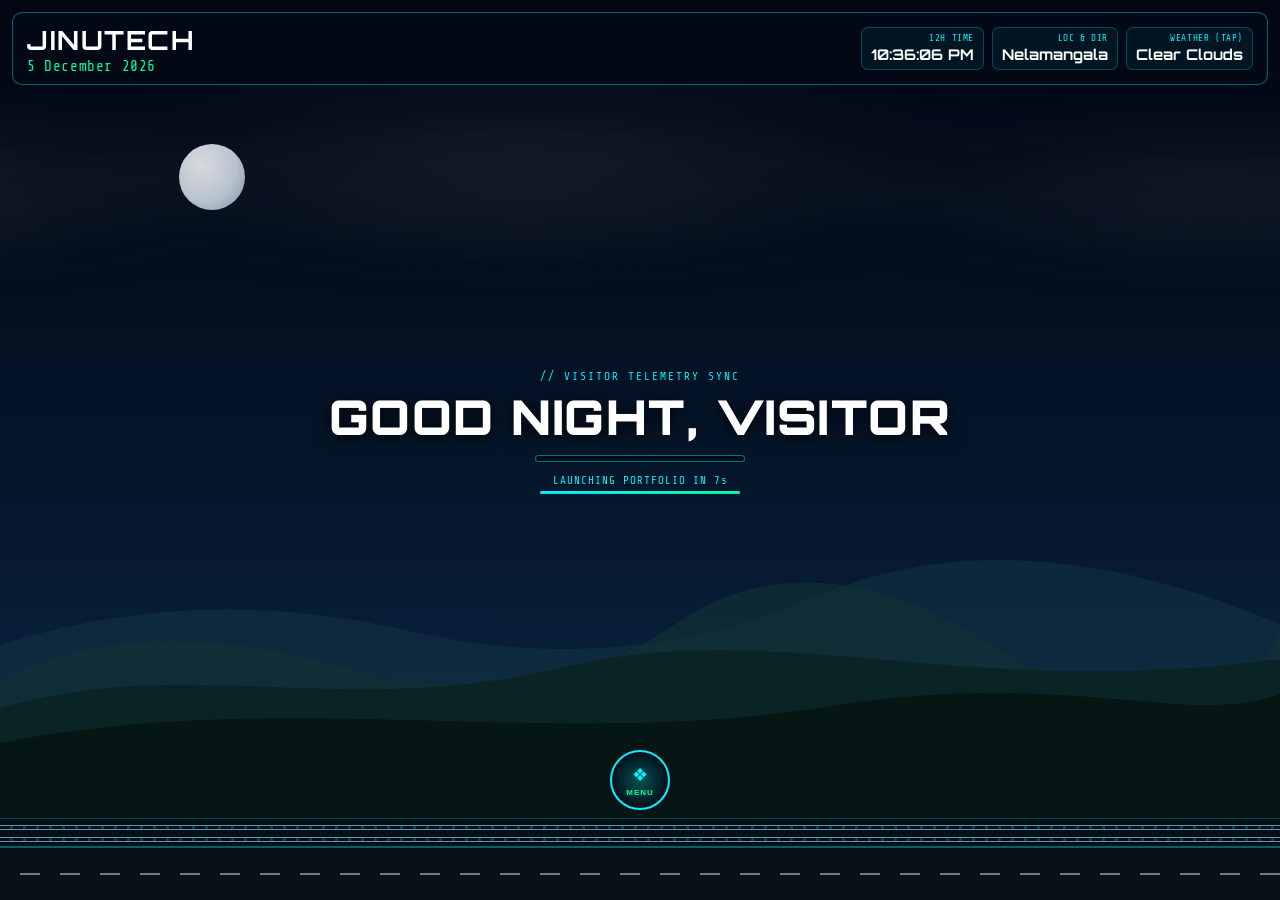
==== commit 11c221a6: "Update index.html" ====
--- a/index.html
+++ b/index.html
@@ -13,7 +13,7 @@
             --neon-green: #00ffaa;
             --neon-amber: #ffaa00;
             --neon-red: #ff0044;
-            --panel-bg: rgba(4, 11, 24, 0.95);
+            --panel-bg: rgba(4, 11, 24, 0.96);
             --border-glow: rgba(0, 243, 255, 0.4);
             --font-hud: 'Share Tech Mono', monospace;
             --font-title: 'Orbitron', sans-serif;
@@ -37,13 +37,13 @@
             color: #d8ecff;
         }
 
-        /* --- PROCEDURAL LIVE SKY --- */
+        /* --- PROCEDURAL SKY --- */
         .sky-viewport {
             position: fixed;
             inset: 0;
             z-index: 1;
             background: linear-gradient(180deg, #104882 0%, #2f7ec9 45%, #76b5eb 80%, #b8dbf9 100%);
-            transition: background 1.5s ease, filter 0.8s ease;
+            transition: background 0.8s ease, filter 0.6s ease;
         }
 
         body.sky-evening .sky-viewport {
@@ -54,9 +54,9 @@
             background: linear-gradient(180deg, #020611 0%, #061426 50%, #0d2745 100%);
         }
 
-        body.weather-clear .sky-viewport { filter: brightness(1.05) saturate(1.1); }
-        body.weather-cloudy .sky-viewport { filter: saturate(0.85) brightness(0.88); }
-        body.weather-rain .sky-viewport { filter: brightness(0.6) saturate(0.55); }
+        body.weather-clear .sky-viewport { filter: brightness(1.04) saturate(1.08); }
+        body.weather-cloudy .sky-viewport { filter: saturate(0.85) brightness(0.86); }
+        body.weather-rain .sky-viewport { filter: brightness(0.58) saturate(0.55); }
 
         /* Celestial Bodies */
         .celestial-sun, .celestial-moon {
@@ -65,41 +65,32 @@
             z-index: 2;
             pointer-events: none;
             will-change: transform, opacity;
-            transition: opacity 1s ease;
+            transition: opacity 0.8s ease;
         }
 
         .celestial-sun {
-            width: 82px;
-            height: 82px;
+            width: 78px;
+            height: 78px;
             top: 16%;
             right: 14%;
-            background: radial-gradient(circle, #ffffff 12%, #fff1a8 32%, #ffaa22 75%, rgba(255,160,0,0) 100%);
-            box-shadow: 0 0 45px rgba(255, 175, 40, 0.8), 0 0 95px rgba(255, 150, 0, 0.4);
+            background: radial-gradient(circle, #ffffff 12%, #fff1a8 35%, #ffaa22 75%, rgba(255,160,0,0) 100%);
             opacity: 1;
-            animation: sunPulse 6s ease-in-out infinite alternate;
         }
 
         .celestial-moon {
-            width: 68px;
-            height: 68px;
+            width: 66px;
+            height: 66px;
             top: 16%;
             left: 14%;
-            background: radial-gradient(circle at 35% 35%, #ffffff 0%, #d8e5f2 50%, #90a8c0 100%);
-            box-shadow: 0 0 35px rgba(215, 235, 255, 0.7), inset -8px -6px 0 rgba(15, 30, 50, 0.35);
+            background: radial-gradient(circle at 35% 35%, #ffffff 0%, #d8e5f2 55%, #90a8c0 100%);
             opacity: 0;
-            animation: sunPulse 7s ease-in-out infinite alternate;
         }
 
         body.sky-night .celestial-sun, body.sky-evening .celestial-sun { opacity: 0; }
         body.sky-night .celestial-moon, body.sky-evening .celestial-moon { opacity: 0.95; }
         body.weather-rain .celestial-sun, body.weather-rain .celestial-moon { opacity: 0.08; }
 
-        @keyframes sunPulse {
-            0% { transform: scale(1) translate3d(0, 0, 0); }
-            100% { transform: scale(1.04) translate3d(8px, -6px, 0); }
-        }
-
-        /* --- PROCEDURAL CLOUD STAGE --- */
+        /* --- SMOOTH GPU CLOUD LAYERS (NO HEAVY SVG TURBULENCE) --- */
         .cloud-stage {
             position: fixed;
             inset: 0;
@@ -108,77 +99,88 @@
             overflow: hidden;
         }
 
-        .cloud-mass {
+        .cloud-band {
             position: absolute;
-            width: 220vw;
-            height: 44vh;
-            top: 4%;
-            left: -30vw;
-            filter: url(#realistic-clouds) blur(1px);
-            opacity: 0.55;
-            transition: opacity 1.2s ease, filter 1.2s ease;
-            animation: cloudDriftSlow 75s linear infinite;
-        }
-
-        .cloud-mass.layer-foreground {
-            top: 12%;
-            opacity: 0.4;
-            animation: cloudDriftFast 45s linear infinite;
-            filter: url(#realistic-clouds) blur(2px);
-        }
-
-        body.weather-clear .cloud-mass {
-            opacity: 0.45;
-            filter: url(#realistic-clouds) brightness(1.05) blur(1px);
-        }
-        body.weather-clear .cloud-mass.layer-foreground { opacity: 0.32; }
-
-        body.weather-cloudy .cloud-mass {
-            opacity: 0.92;
-            filter: url(#realistic-clouds) brightness(0.82) blur(1px);
-        }
-        body.weather-cloudy .cloud-mass.layer-foreground {
-            opacity: 0.8;
-            filter: url(#realistic-clouds) brightness(0.78) blur(2px);
-        }
-
-        body.weather-rain .cloud-mass {
-            opacity: 0.98;
-            filter: url(#realistic-clouds) brightness(0.42) blur(1px);
-        }
-        body.weather-rain .cloud-mass.layer-foreground {
-            opacity: 0.9;
-            filter: url(#realistic-clouds) brightness(0.38) blur(2px);
-        }
-
-        body.sky-night .cloud-mass { filter: url(#realistic-clouds) brightness(0.32); }
-
-        @keyframes cloudDriftSlow { 0% { transform: translate3d(0, 0, 0); } 100% { transform: translate3d(-35vw, 0, 0); } }
-        @keyframes cloudDriftFast { 0% { transform: translate3d(-30vw, 0, 0); } 100% { transform: translate3d(15vw, 0, 0); } }
-
-        /* --- CLOUD-ORIGIN REALISTIC RAIN CANVAS --- */
+            left: -40vw;
+            width: 180vw;
+            height: 22vh;
+            top: 7%;
+            border-radius: 999px;
+            background:
+                radial-gradient(ellipse 22% 65% at 18% 55%, rgba(255,255,255,0.48), transparent 72%),
+                radial-gradient(ellipse 28% 75% at 45% 45%, rgba(235,246,255,0.52), transparent 75%),
+                radial-gradient(ellipse 24% 60% at 75% 58%, rgba(220,236,250,0.45), transparent 72%);
+            filter: blur(14px);
+            will-change: transform, opacity;
+            animation: driftLeft 70s linear infinite;
+            transition: opacity 0.8s ease, filter 0.8s ease;
+        }
+
+        .cloud-band.fg {
+            top: 14%;
+            height: 18vh;
+            opacity: 0.35;
+            filter: blur(18px);
+            animation: driftRight 48s linear infinite;
+        }
+
+        body.weather-clear .cloud-band { opacity: 0.45; }
+        body.weather-clear .cloud-band.fg { opacity: 0.3; }
+
+        body.weather-cloudy .cloud-band {
+            opacity: 0.88;
+            filter: blur(14px) brightness(0.78);
+        }
+        body.weather-cloudy .cloud-band.fg {
+            opacity: 0.75;
+            filter: blur(18px) brightness(0.74);
+        }
+
+        body.weather-rain .cloud-band {
+            opacity: 0.96;
+            filter: blur(14px) brightness(0.38);
+        }
+        body.weather-rain .cloud-band.fg {
+            opacity: 0.88;
+            filter: blur(18px) brightness(0.34);
+        }
+
+        body.sky-night .cloud-band { filter: blur(14px) brightness(0.28); }
+        body.sky-night .cloud-band.fg { filter: blur(18px) brightness(0.24); }
+
+        @keyframes driftLeft {
+            0% { transform: translate3d(0, 0, 0); }
+            100% { transform: translate3d(-22vw, 0, 0); }
+        }
+
+        @keyframes driftRight {
+            0% { transform: translate3d(-18vw, 0, 0); }
+            100% { transform: translate3d(12vw, 0, 0); }
+        }
+
+        /* --- CLOUD-UNDERBELLY RAIN CANVAS --- */
         .rain-canvas-stage {
             position: fixed;
-            top: 18vh;
+            top: 19vh;
             left: 0;
             width: 100vw;
-            height: 82vh;
+            height: 81vh;
             z-index: 4;
             pointer-events: none;
             opacity: 0;
-            transition: opacity 0.8s ease;
+            transition: opacity 0.5s ease;
         }
 
         body.weather-rain .rain-canvas-stage { opacity: 1; }
 
-        /* --- VISIBLE MOUNTAIN RIDGES --- */
+        /* --- MOUNTAIN RIDGES --- */
         .mountain-container {
             position: fixed;
             left: 0;
             right: 0;
             bottom: 66px;
             width: 100%;
-            height: 36vh;
+            height: 35vh;
             z-index: 5;
             pointer-events: none;
         }
@@ -226,23 +228,25 @@
         .train-ltr {
             position: absolute;
             top: -4px;
-            left: -260px;
-            width: 220px;
+            left: -240px;
+            width: 210px;
             height: 10px;
             display: flex;
             gap: 2px;
-            animation: trainLTR 15s linear infinite;
+            will-change: transform;
+            animation: trainLTR 16s linear infinite;
         }
 
         .train-rtl {
             position: absolute;
             top: 8px;
             left: 100vw;
-            width: 220px;
+            width: 210px;
             height: 10px;
             display: flex;
             gap: 2px;
-            animation: trainRTL 18s linear infinite 2s;
+            will-change: transform;
+            animation: trainRTL 19s linear infinite 2s;
         }
 
         .train-car {
@@ -250,7 +254,6 @@
             height: 100%;
             background: linear-gradient(180deg, #00f3ff, #005588);
             border-radius: 2px;
-            box-shadow: 0 0 8px rgba(0, 243, 255, 0.45);
             font-size: 6px;
             display: flex;
             align-items: center;
@@ -260,27 +263,25 @@
         }
 
         .train-engine-right {
-            width: 30px;
+            width: 28px;
             background: #ffaa00;
-            box-shadow: 0 0 10px #ffaa00;
             border-radius: 2px 5px 2px 2px;
         }
 
         .train-engine-left {
-            width: 30px;
+            width: 28px;
             background: #00ffaa;
-            box-shadow: 0 0 10px #00ffaa;
             border-radius: 5px 2px 2px 2px;
         }
 
         @keyframes trainLTR {
-            0% { transform: translateX(0); }
-            100% { transform: translateX(135vw); }
+            0% { transform: translate3d(0, 0, 0); }
+            100% { transform: translate3d(135vw, 0, 0); }
         }
 
         @keyframes trainRTL {
-            0% { transform: translateX(0); }
-            100% { transform: translateX(-135vw); }
+            0% { transform: translate3d(0, 0, 0); }
+            100% { transform: translate3d(-135vw, 0, 0); }
         }
 
         .highway-road {
@@ -326,31 +327,29 @@
             width: 34px;
             height: 9px;
             border-radius: 3px;
-            box-shadow: 0 0 10px currentColor;
+            will-change: transform;
         }
 
         .v-upper-rtl {
             left: 100vw;
             background: #00ffaa;
-            color: #00ffaa;
-            animation: laneRTL 11s linear infinite;
+            animation: laneRTL 12s linear infinite;
         }
 
         .v-lower-ltr {
             left: -50px;
             background: #ff0044;
-            color: #ff0044;
-            animation: laneLTR 13s linear infinite 2s;
+            animation: laneLTR 14s linear infinite 2s;
         }
 
         @keyframes laneRTL {
-            0% { transform: translateX(0); }
-            100% { transform: translateX(-130vw); }
+            0% { transform: translate3d(0, 0, 0); }
+            100% { transform: translate3d(-130vw, 0, 0); }
         }
 
         @keyframes laneLTR {
-            0% { transform: translateX(0); }
-            100% { transform: translateX(130vw); }
+            0% { transform: translate3d(0, 0, 0); }
+            100% { transform: translate3d(130vw, 0, 0); }
         }
 
         /* --- TELEMETRY HEADER --- */
@@ -365,10 +364,9 @@
             align-items: center;
             gap: 10px;
             padding: 10px 14px;
-            background: rgba(3, 10, 22, 0.86);
+            background: rgba(3, 10, 22, 0.88);
             border: 1px solid var(--border-glow);
             border-radius: 10px;
-            backdrop-filter: blur(8px);
             z-index: 20;
         }
 
@@ -377,7 +375,6 @@
             font-size: clamp(1.05rem, 3.4vw, 1.65rem);
             letter-spacing: 1.5px;
             color: #ffffff;
-            text-shadow: 0 0 14px rgba(0, 243, 255, 0.55);
         }
 
         .brand-node span {
@@ -390,19 +387,18 @@
 
         .telemetry-cluster {
             display: flex;
-            flex-wrap: wrap;
             gap: 8px;
         }
 
         .telemetry-item {
             background: rgba(0, 243, 255, 0.06);
             border: 1px solid rgba(0, 243, 255, 0.24);
-            padding: 5px 10px;
+            padding: 5px 9px;
             border-radius: 7px;
-            min-width: 105px;
+            min-width: 0;
             text-align: right;
             cursor: pointer;
-            transition: all 0.2s;
+            overflow: hidden;
         }
 
         .telemetry-item:hover {
@@ -412,43 +408,45 @@
 
         .telemetry-item span {
             display: block;
-            font-size: 0.6rem;
+            font-size: 0.58rem;
             color: var(--neon-cyan);
-            letter-spacing: 0.8px;
+            letter-spacing: 0.6px;
+            white-space: nowrap;
         }
 
         .telemetry-item b {
             display: block;
             color: #ffffff;
-            font-size: clamp(0.74rem, 2vw, 0.95rem);
+            font-size: clamp(0.68rem, 1.85vw, 0.92rem);
             font-family: var(--font-title);
             margin-top: 2px;
             white-space: nowrap;
-        }
-
-        /* Compact Mobile Telemetry Layout so Header Never Overlaps Center Announcer */
+            overflow: hidden;
+            text-overflow: ellipsis;
+        }
+
         @media (max-width: 640px) {
             .hud-header {
                 flex-direction: column;
                 align-items: stretch;
                 gap: 8px;
-                padding: 9px 11px;
+                padding: 9px 10px;
             }
 
             .brand-node {
                 display: flex;
                 justify-content: space-between;
                 align-items: baseline;
+                gap: 8px;
             }
 
             .telemetry-cluster {
                 display: grid;
-                grid-template-columns: repeat(3, 1fr);
+                grid-template-columns: 0.95fr 1.15fr 0.95fr;
                 gap: 6px;
             }
 
             .telemetry-item {
-                min-width: 0;
                 padding: 5px 6px;
                 text-align: center;
             }
@@ -457,7 +455,7 @@
         /* Center Greeting & Progress */
         .center-announcer {
             position: fixed;
-            top: 47%;
+            top: 48%;
             left: 50%;
             transform: translate(-50%, -50%);
             text-align: center;
@@ -468,26 +466,25 @@
         }
 
         .greeting-sub {
-            font-size: 0.72rem;
-            letter-spacing: 2.5px;
+            font-size: 0.7rem;
+            letter-spacing: 2px;
             color: var(--neon-cyan);
             margin-bottom: 6px;
             text-transform: uppercase;
-            text-shadow: 0 2px 8px rgba(0, 0, 0, 0.85);
         }
 
         .greeting-main {
             font-family: var(--font-title);
-            font-size: clamp(1.45rem, 5.2vw, 3.2rem);
+            font-size: clamp(1.4rem, 5vw, 3rem);
             font-weight: 900;
             color: #ffffff;
-            text-shadow: 0 2px 20px rgba(0, 0, 0, 0.9), 0 0 24px rgba(0, 243, 255, 0.7);
+            text-shadow: 0 2px 16px rgba(0, 0, 0, 0.85);
             letter-spacing: 1.5px;
             line-height: 1.15;
         }
 
         .vis-anim-wrap {
-            width: min(210px, 58vw);
+            width: min(210px, 56vw);
             height: 7px;
             margin: 11px auto 0;
             border-radius: 999px;
@@ -504,12 +501,13 @@
             width: 35%;
             height: 100%;
             background: linear-gradient(90deg, transparent, var(--neon-cyan), var(--neon-green), transparent);
-            animation: sweepBar 2.1s ease-in-out infinite;
+            will-change: transform;
+            animation: sweepBar 2.2s ease-in-out infinite;
         }
 
         @keyframes sweepBar {
-            0% { transform: translateX(0); }
-            100% { transform: translateX(385%); }
+            0% { transform: translate3d(0, 0, 0); }
+            100% { transform: translate3d(385%, 0, 0); }
         }
 
         .countdown-strip {
@@ -542,12 +540,16 @@
             animation: timerFill 8s linear forwards;
         }
 
+        .countdown-bar-fill.paused {
+            animation-play-state: paused;
+        }
+
         @keyframes timerFill {
             0% { width: 0%; }
             100% { width: 100%; }
         }
 
-        /* --- CIRCULAR LAUNCH BUTTON (ON MOUNTAIN) --- */
+        /* --- CIRCULAR LAUNCH BUTTON --- */
         .circular-launcher {
             position: fixed;
             bottom: 90px;
@@ -563,27 +565,25 @@
             width: 60px;
             height: 60px;
             border-radius: 50%;
-            background: radial-gradient(circle, rgba(0, 243, 255, 0.28) 0%, rgba(4, 11, 24, 0.95) 75%);
+            background: radial-gradient(circle, rgba(0, 243, 255, 0.28) 0%, rgba(4, 11, 24, 0.96) 75%);
             border: 2px solid var(--neon-cyan);
-            box-shadow: 0 0 24px rgba(0, 243, 255, 0.65), inset 0 0 14px rgba(0, 243, 255, 0.4);
             cursor: pointer;
             display: flex;
             flex-direction: column;
             align-items: center;
             justify-content: center;
-            transition: all 0.3s ease;
-        }
-
-        .core-orb-btn:hover, .core-orb-btn:active {
-            transform: scale(1.08);
-            box-shadow: 0 0 32px var(--neon-cyan), inset 0 0 22px var(--neon-green);
+            transition: transform 0.2s ease, border-color 0.2s ease;
+        }
+
+        .core-orb-btn:active {
+            transform: scale(0.96);
             border-color: var(--neon-green);
         }
 
         .orb-icon {
             font-size: 18px;
             color: var(--neon-cyan);
-            transition: transform 0.35s ease;
+            transition: transform 0.25s ease;
         }
 
         .orb-tag {
@@ -597,26 +597,17 @@
         .launcher-menu {
             position: absolute;
             bottom: 74px;
-            width: min(92vw, 370px);
+            width: min(92vw, 360px);
             background: var(--panel-bg);
             border: 1px solid var(--border-glow);
             border-radius: 14px;
-            padding: 15px;
-            backdrop-filter: blur(14px);
-            box-shadow: 0 10px 40px rgba(0, 0, 0, 0.8), 0 0 20px rgba(0, 243, 255, 0.3);
+            padding: 14px;
             display: none;
             flex-direction: column;
-            gap: 9px;
-            transform-origin: bottom center;
-            animation: menuPopup 0.25s ease forwards;
+            gap: 8px;
         }
 
         .launcher-menu.open { display: flex; }
-
-        @keyframes menuPopup {
-            from { opacity: 0; transform: scale(0.88) translateY(14px); }
-            to { opacity: 1; transform: scale(1) translateY(0); }
-        }
 
         .menu-title {
             font-size: 0.72rem;
@@ -631,16 +622,15 @@
             background: rgba(0, 243, 255, 0.08);
             border: 1px solid rgba(0, 243, 255, 0.3);
             color: #ffffff;
-            padding: 11px 14px;
+            padding: 10px 14px;
             border-radius: 8px;
             font-family: var(--font-hud);
-            font-size: 0.82rem;
+            font-size: 0.8rem;
             letter-spacing: 1px;
             cursor: pointer;
             display: flex;
             align-items: center;
             justify-content: space-between;
-            transition: all 0.2s ease;
         }
 
         .launch-btn:hover {
@@ -664,7 +654,7 @@
             gap: 6px;
             margin-top: 2px;
             padding: 8px;
-            background: rgba(0, 5, 12, 0.75);
+            background: rgba(0, 5, 12, 0.8);
             border-radius: 6px;
             border: 1px dashed rgba(0, 243, 255, 0.3);
         }
@@ -691,7 +681,6 @@
             position: fixed;
             inset: 0;
             background: rgba(0, 5, 12, 0.92);
-            backdrop-filter: blur(8px);
             display: none;
             justify-content: center;
             align-items: center;
@@ -705,7 +694,7 @@
             background: var(--panel-bg);
             border: 1px solid var(--neon-cyan);
             border-radius: 12px;
-            padding: 22px;
+            padding: 20px;
             text-align: center;
         }
 
@@ -713,12 +702,12 @@
             width: 100%;
             background: rgba(0, 0, 0, 0.75);
             border: 1px solid var(--border-glow);
-            padding: 11px;
+            padding: 10px;
             text-align: center;
             font-family: var(--font-hud);
-            font-size: 1rem;
+            font-size: 0.95rem;
             color: var(--neon-cyan);
-            margin: 14px 0;
+            margin: 12px 0;
             letter-spacing: 3px;
             outline: none;
             border-radius: 6px;
@@ -730,11 +719,6 @@
             color: var(--neon-green) !important;
             font-weight: bold;
         }
-
-        .btn-unlock-contrast:hover {
-            background: var(--neon-green) !important;
-            color: #030910 !important;
-        }
     </style>
 </head>
 <body class="sky-day weather-clear">
@@ -744,37 +728,8 @@
     <div class="celestial-moon"></div>
 
     <div class="cloud-stage">
-        <svg style="position: absolute; width: 0; height: 0;">
-            <filter id="realistic-clouds" x="0%" y="0%" width="100%" height="100%">
-                <feTurbulence type="fractalNoise" baseFrequency="0.012" numOctaves="4" seed="42" result="noise" />
-                <feDisplacementMap in="SourceGraphic" in2="noise" scale="65" xChannelSelector="R" yChannelSelector="G" />
-            </filter>
-        </svg>
-
-        <svg class="cloud-mass" viewBox="0 0 1200 400" preserveAspectRatio="none">
-            <defs>
-                <radialGradient id="cloudGrad1" cx="50%" cy="50%" r="50%">
-                    <stop offset="0%" stop-color="#ffffff" stop-opacity="0.95"/>
-                    <stop offset="55%" stop-color="#eaf3fc" stop-opacity="0.82"/>
-                    <stop offset="100%" stop-color="#cfdfee" stop-opacity="0"/>
-                </radialGradient>
-            </defs>
-            <ellipse cx="250" cy="180" rx="240" ry="110" fill="url(#cloudGrad1)"/>
-            <ellipse cx="600" cy="160" rx="320" ry="140" fill="url(#cloudGrad1)"/>
-            <ellipse cx="980" cy="190" rx="260" ry="120" fill="url(#cloudGrad1)"/>
-        </svg>
-
-        <svg class="cloud-mass layer-foreground" viewBox="0 0 1200 400" preserveAspectRatio="none">
-            <defs>
-                <radialGradient id="cloudGrad2" cx="50%" cy="50%" r="50%">
-                    <stop offset="0%" stop-color="#ffffff" stop-opacity="0.75"/>
-                    <stop offset="65%" stop-color="#dfeefa" stop-opacity="0.55"/>
-                    <stop offset="100%" stop-color="#bed6ec" stop-opacity="0"/>
-                </radialGradient>
-            </defs>
-            <ellipse cx="380" cy="220" rx="310" ry="120" fill="url(#cloudGrad2)"/>
-            <ellipse cx="820" cy="200" rx="340" ry="130" fill="url(#cloudGrad2)"/>
-        </svg>
+        <div class="cloud-band"></div>
+        <div class="cloud-band fg"></div>
     </div>
 
     <canvas id="rain-canvas" class="rain-canvas-stage"></canvas>
@@ -831,7 +786,7 @@
             </div>
             <div class="telemetry-item">
                 <span>LOC &amp; DIR</span>
-                <b id="loc-dir-display">Nelamangala · --°</b>
+                <b id="loc-dir-display">Nelamangala</b>
             </div>
             <div class="telemetry-item" onclick="cycleWeather()" title="Tap to toggle weather">
                 <span>WEATHER (TAP)</span>
@@ -849,7 +804,7 @@
         <div class="countdown-strip">
             <span class="countdown-label" id="timer-text">LAUNCHING PORTFOLIO IN 8s</span>
             <div class="countdown-bar-bg">
-                <div class="countdown-bar-fill"></div>
+                <div class="countdown-bar-fill" id="timer-fill"></div>
             </div>
         </div>
     </div>
@@ -916,53 +871,63 @@
         const weatherLabels = ["Clear Clouds", "Heavy Cloudy", "Live Rain"];
         let currentHeading = null;
         let currentLocLabel = "Nelamangala";
+        let lastSkyBucket = "";
         let isRedirecting = false;
         let isSettingInitialPass = false;
 
-        function applySkyAndWeatherClasses() {
-            const h = new Date().getHours();
-            document.body.classList.remove("sky-day", "sky-evening", "sky-night", "weather-clear", "weather-cloudy", "weather-rain");
-
-            if (h >= 5 && h < 17) document.body.classList.add("sky-day");
-            else if (h >= 17 && h < 20) document.body.classList.add("sky-evening");
-            else document.body.classList.add("sky-night");
-
+        function getSkyBucket(hour) {
+            if (hour >= 5 && hour < 17) return "sky-day";
+            if (hour >= 17 && hour < 20) return "sky-evening";
+            return "sky-night";
+        }
+
+        function applySkyAndWeatherClasses(hour) {
+            const nextSky = getSkyBucket(hour);
+            if (nextSky !== lastSkyBucket) {
+                document.body.classList.remove("sky-day", "sky-evening", "sky-night");
+                document.body.classList.add(nextSky);
+                lastSkyBucket = nextSky;
+            }
+
+            document.body.classList.remove("weather-clear", "weather-cloudy", "weather-rain");
             if (weatherState === 0) document.body.classList.add("weather-clear");
             else if (weatherState === 1) document.body.classList.add("weather-cloudy");
             else document.body.classList.add("weather-rain");
 
-            document.getElementById("weather-display").innerText = weatherLabels[weatherState];
+            document.getElementById("weather-display").textContent = weatherLabels[weatherState];
         }
 
         function cycleWeather() {
+            pauseRedirect();
             weatherState = (weatherState + 1) % 3;
-            applySkyAndWeatherClasses();
+            applySkyAndWeatherClasses(new Date().getHours());
         }
 
         document.getElementById("sky-viewport").addEventListener("click", cycleWeather);
 
         function headingToCardinal(deg) {
-            if (typeof deg !== "number" || Number.isNaN(deg)) return "--°";
+            if (typeof deg !== "number" || Number.isNaN(deg)) return "";
             const dirs = ["N", "NE", "E", "SE", "S", "SW", "W", "NW"];
             const idx = Math.round(((deg % 360) + 360) % 360 / 45) % 8;
-            return `${Math.round(deg)}° ${dirs[idx]}`;
+            return ` · ${Math.round(deg)}° ${dirs[idx]}`;
         }
 
         function updateLocDirText() {
-            document.getElementById("loc-dir-display").innerText = `${currentLocLabel} · ${headingToCardinal(currentHeading)}`;
+            const label = `${currentLocLabel}${headingToCardinal(currentHeading)}`;
+            document.getElementById("loc-dir-display").textContent = label;
         }
 
         function updateClockAndGreeting() {
             const now = new Date();
             const h = now.getHours();
 
-            document.getElementById("date-full-display").innerText = now.toLocaleDateString("en-GB", {
+            document.getElementById("date-full-display").textContent = now.toLocaleDateString("en-GB", {
                 day: "numeric",
                 month: "long",
                 year: "numeric"
             });
 
-            document.getElementById("time-12h-display").innerText = now.toLocaleTimeString("en-US", {
+            document.getElementById("time-12h-display").textContent = now.toLocaleTimeString("en-US", {
                 hour: "2-digit",
                 minute: "2-digit",
                 second: "2-digit",
@@ -974,12 +939,12 @@
             else if (h >= 17 && h < 21) greet = "GOOD EVENING, VISITOR";
             else if (h >= 21 || h < 5) greet = "GOOD NIGHT, VISITOR";
 
-            document.getElementById("greeting-main").innerText = greet;
-            applySkyAndWeatherClasses();
-            updateLocDirText();
+            document.getElementById("greeting-main").textContent = greet;
+            applySkyAndWeatherClasses(h);
         }
 
         updateClockAndGreeting();
+        updateLocDirText();
         setInterval(updateClockAndGreeting, 1000);
 
         window.addEventListener("deviceorientationabsolute", (e) => {
@@ -999,9 +964,9 @@
         if (navigator.geolocation) {
             navigator.geolocation.getCurrentPosition(
                 (pos) => {
-                    const lat = pos.coords.latitude.toFixed(2);
-                    const lon = pos.coords.longitude.toFixed(2);
-                    currentLocLabel = `${lat}°N, ${lon}°E`;
+                    const lat = pos.coords.latitude.toFixed(1);
+                    const lon = pos.coords.longitude.toFixed(1);
+                    currentLocLabel = `${lat}°N,${lon}°E`;
                     if (typeof pos.coords.heading === "number" && !Number.isNaN(pos.coords.heading)) {
                         currentHeading = pos.coords.heading;
                     }
@@ -1011,22 +976,24 @@
                     currentLocLabel = "Nelamangala";
                     updateLocDirText();
                 },
-                { timeout: 6000 }
+                { timeout: 5000 }
             );
         }
 
+        /* --- LIGHTWEIGHT RAIN & SPLASH ENGINE --- */
         const canvas = document.getElementById("rain-canvas");
         const ctx = canvas.getContext("2d");
-        let cw, ch;
+        let cw = 0;
+        let ch = 0;
 
         function resizeCanvas() {
             cw = canvas.width = window.innerWidth;
-            ch = canvas.height = window.innerHeight * 0.82;
+            ch = canvas.height = Math.floor(window.innerHeight * 0.81);
         }
         window.addEventListener("resize", resizeCanvas);
         resizeCanvas();
 
-        const dropCount = 145;
+        const dropCount = 85;
         const drops = [];
         const splashes = [];
 
@@ -1035,24 +1002,23 @@
                 this.reset(true);
             }
 
-            reset(initial = false) {
-                this.x = Math.random() * (cw + 120) - 60;
-                this.y = initial ? Math.random() * ch : -18;
-                this.z = Math.random() * 0.8 + 0.25;
-                this.length = (16 + Math.random() * 14) * this.z;
-                this.speed = (17 + Math.random() * 10) * this.z;
+            reset(initial) {
+                this.x = Math.random() * (cw + 80) - 40;
+                this.y = initial ? Math.random() * ch : -16;
+                this.z = Math.random() * 0.75 + 0.25;
+                this.length = (14 + Math.random() * 12) * this.z;
+                this.speed = (16 + Math.random() * 9) * this.z;
                 this.angle = 0.12;
-                this.alpha = (0.42 + Math.random() * 0.42) * this.z;
-                this.hitY = ch - 50 + (Math.random() * 28);
+                this.alpha = (0.4 + Math.random() * 0.4) * this.z;
+                this.hitY = ch - 46 + (Math.random() * 22);
             }
 
             update() {
                 this.x += this.speed * this.angle;
                 this.y += this.speed;
-
                 if (this.y >= this.hitY) {
-                    if (Math.random() < 0.45) {
-                        splashes.push(new Splash(this.x, this.hitY, Math.min(1, this.alpha + 0.15)));
+                    if (splashes.length < 30 && Math.random() < 0.35) {
+                        splashes.push({ x: this.x, y: this.hitY, r: 1, alpha: Math.min(0.9, this.alpha + 0.15) });
                     }
                     this.reset(false);
                 }
@@ -1061,69 +1027,62 @@
             draw() {
                 ctx.beginPath();
                 ctx.strokeStyle = `rgba(195, 235, 255, ${this.alpha})`;
-                ctx.lineWidth = 1.5 * this.z;
-                ctx.lineCap = "round";
+                ctx.lineWidth = 1.4 * this.z;
                 ctx.moveTo(this.x, this.y);
                 ctx.lineTo(this.x - (this.length * this.angle), this.y - this.length);
                 ctx.stroke();
             }
         }
 
-        class Splash {
-            constructor(x, y, alpha) {
-                this.x = x;
-                this.y = y;
-                this.r = 1;
-                this.alpha = alpha;
-            }
-
-            update() {
-                this.r += 0.85;
-                this.alpha -= 0.05;
-            }
-
-            draw() {
-                ctx.beginPath();
-                ctx.strokeStyle = `rgba(195, 238, 255, ${this.alpha})`;
-                ctx.lineWidth = 0.9;
-                ctx.ellipse(this.x, this.y, this.r * 1.6, this.r * 0.6, 0, 0, Math.PI * 2);
-                ctx.stroke();
-            }
-        }
-
         for (let i = 0; i < dropCount; i++) {
             drops.push(new Drop());
         }
 
         function renderRain() {
-            ctx.clearRect(0, 0, cw, ch);
-
             if (weatherState === 2) {
+                ctx.clearRect(0, 0, cw, ch);
                 for (let i = 0; i < drops.length; i++) {
                     drops[i].update();
                     drops[i].draw();
                 }
-
                 for (let i = splashes.length - 1; i >= 0; i--) {
-                    splashes[i].update();
-                    splashes[i].draw();
-                    if (splashes[i].alpha <= 0) {
-                        splashes.splice(i, 1);
-                    }
+                    const s = splashes[i];
+                    ctx.beginPath();
+                    ctx.strokeStyle = `rgba(195, 238, 255, ${s.alpha})`;
+                    ctx.lineWidth = 0.9;
+                    ctx.ellipse(s.x, s.y, s.r * 1.6, s.r * 0.6, 0, 0, Math.PI * 2);
+                    ctx.stroke();
+                    s.r += 0.9;
+                    s.alpha -= 0.06;
+                    if (s.alpha <= 0) splashes.splice(i, 1);
                 }
-            }
-
+            } else {
+                ctx.clearRect(0, 0, cw, ch);
+            }
             requestAnimationFrame(renderRain);
         }
-        renderRain();
-
+        requestAnimationFrame(renderRain);
+
+        /* --- REDIRECT CONTROL --- */
         let remainingSeconds = 8;
+        let redirectPaused = false;
         const timerTextEl = document.getElementById("timer-text");
+        const timerFillEl = document.getElementById("timer-fill");
+
+        function pauseRedirect() {
+            if (!redirectPaused) {
+                redirectPaused = true;
+                if (timerFillEl) timerFillEl.classList.add("paused");
+                if (timerTextEl && !isRedirecting) timerTextEl.textContent = "AUTO-REDIRECT PAUSED";
+            }
+        }
+
         const countdownInterval = setInterval(() => {
+            if (redirectPaused || isRedirecting) return;
             remainingSeconds--;
-            if (remainingSeconds > 0 && timerTextEl) {
-                timerTextEl.innerText = `LAUNCHING PORTFOLIO IN ${remainingSeconds}s`;
-            } else if (remainingSeconds <= 0) {
+            if (remainingSeconds > 0) {
+                if (timerTextEl) timerTextEl.textContent = `LAUNCHING PORTFOLIO IN ${remainingSeconds}s`;
+            } else {
                 clearInterval(countdownInterval);
                 openPortfolio();
             }
@@ -1137,8 +1096,7 @@
         }
 
         function toggleLauncherMenu() {
-            clearInterval(countdownInterval);
-            if (timerTextEl) timerTextEl.innerText = "AUTO-REDIRECT PAUSED";
+            pauseRedirect();
             const menu = document.getElementById("launcher-menu");
             const icon = document.getElementById("orb-icon");
             menu.classList.toggle("open");
@@ -1149,7 +1107,7 @@
             const sub = document.getElementById("store-subdrawer");
             const arr = document.getElementById("store-arrow");
             sub.classList.toggle("active");
-            arr.innerText = sub.classList.contains("active") ? "▲" : "▼";
+            arr.textContent = sub.classList.contains("active") ? "▲" : "▼";
         }
 
         function launchSite(url) {
@@ -1158,21 +1116,20 @@
         }
 
         async function sha256Hex(text) {
-            const encoder = new TextEncoder();
-            const buf = await crypto.subtle.digest("SHA-256", encoder.encode(text));
+            const buf = await crypto.subtle.digest("SHA-256", new TextEncoder().encode(text));
             return Array.from(new Uint8Array(buf)).map(b => b.toString(16).padStart(2, "0")).join("");
         }
 
         function openAuth() {
-            clearInterval(countdownInterval);
+            pauseRedirect();
             const hasDigest = Boolean(localStorage.getItem(MASTER_HASH_STORAGE_KEY));
             isSettingInitialPass = !hasDigest;
 
-            document.getElementById("auth-sub").innerText = isSettingInitialPass
+            document.getElementById("auth-sub").textContent = isSettingInitialPass
                 ? "SET LOCAL PASSPHRASE (SHA-256)"
                 : "ENTER MASTER PASSPHRASE";
             document.getElementById("gate-confirm-wrap").style.display = isSettingInitialPass ? "block" : "none";
-            document.getElementById("btn-auth-submit").innerText = isSettingInitialPass ? "SAVE & OPEN" : "UNLOCK";
+            document.getElementById("btn-auth-submit").textContent = isSettingInitialPass ? "SAVE & OPEN" : "UNLOCK";
             document.getElementById("auth-error").style.display = "none";
             document.getElementById("gate-pass").value = "";
             document.getElementById("gate-pass-confirm").value = "";
@@ -1188,7 +1145,7 @@
 
         function showAuthError(msg) {
             const errEl = document.getElementById("auth-error");
-            errEl.innerText = msg;
+            errEl.textContent = msg;
             errEl.style.display = "block";
         }
 
